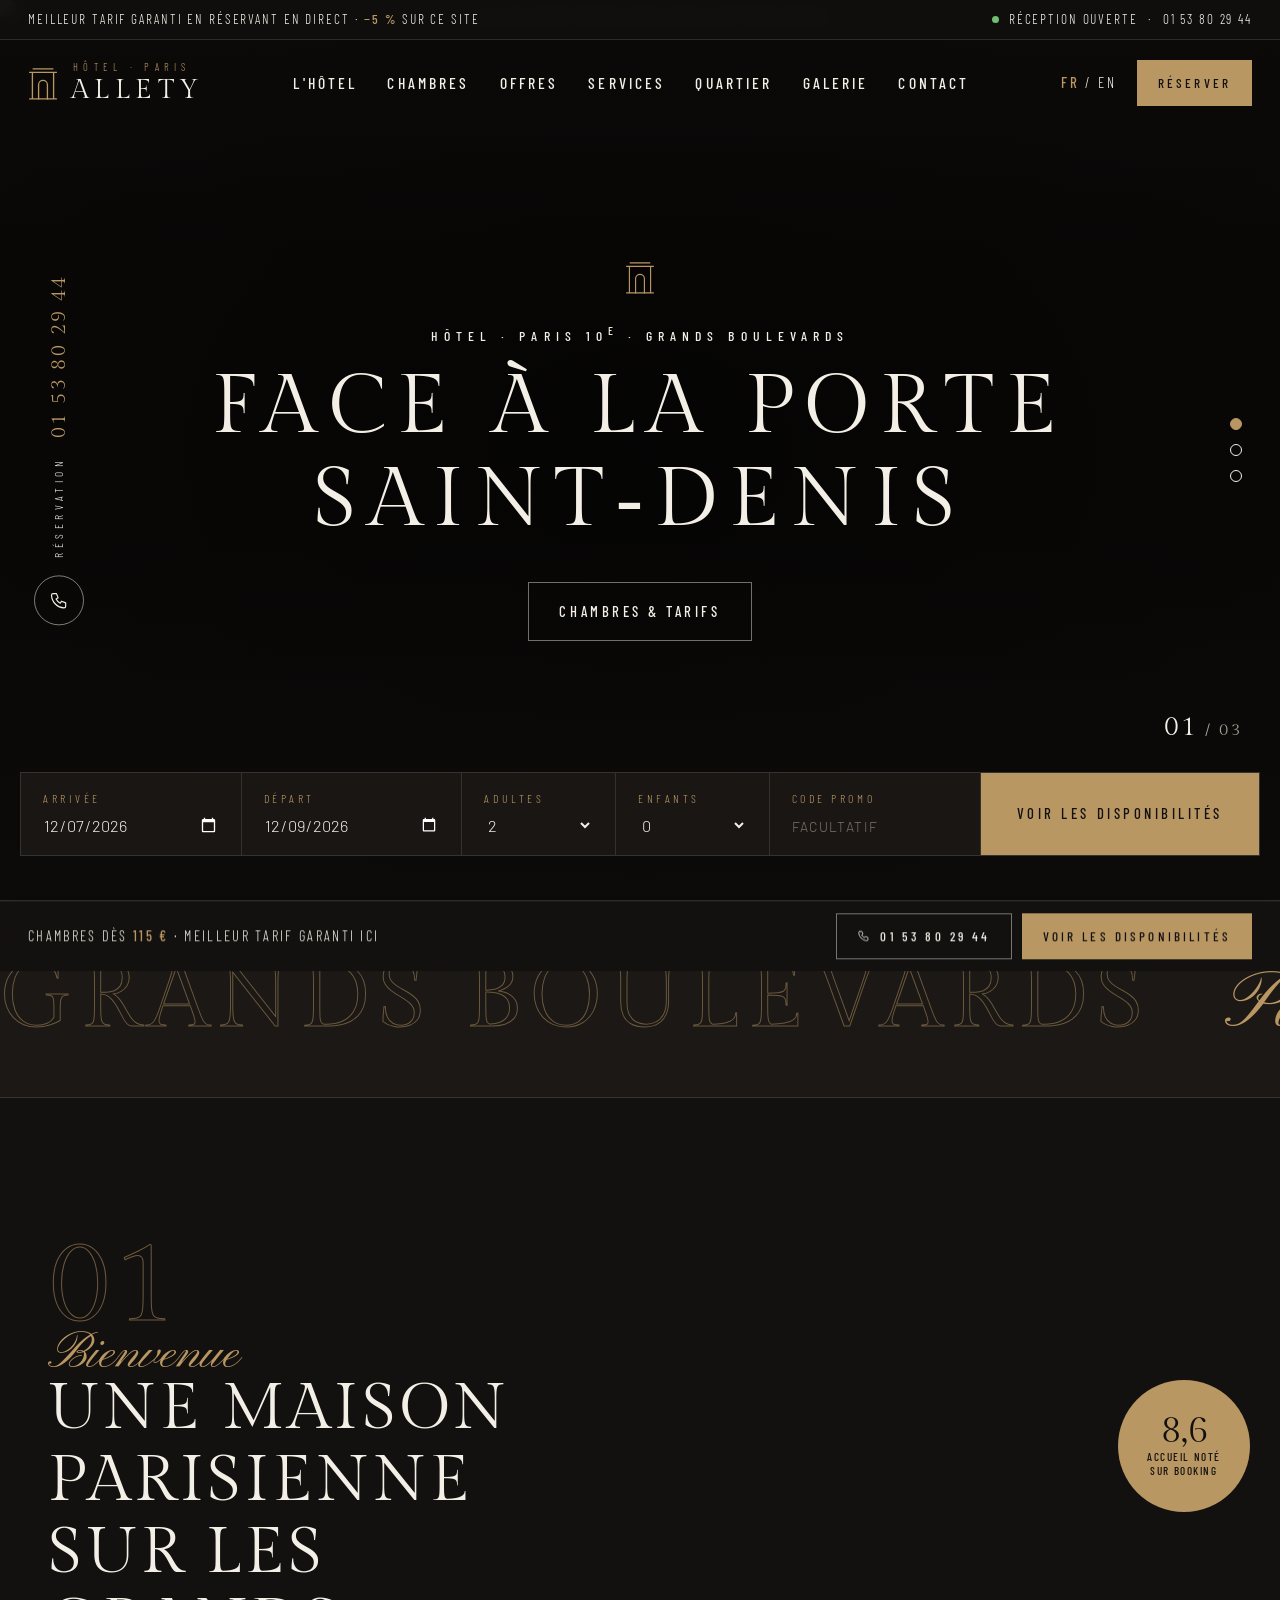
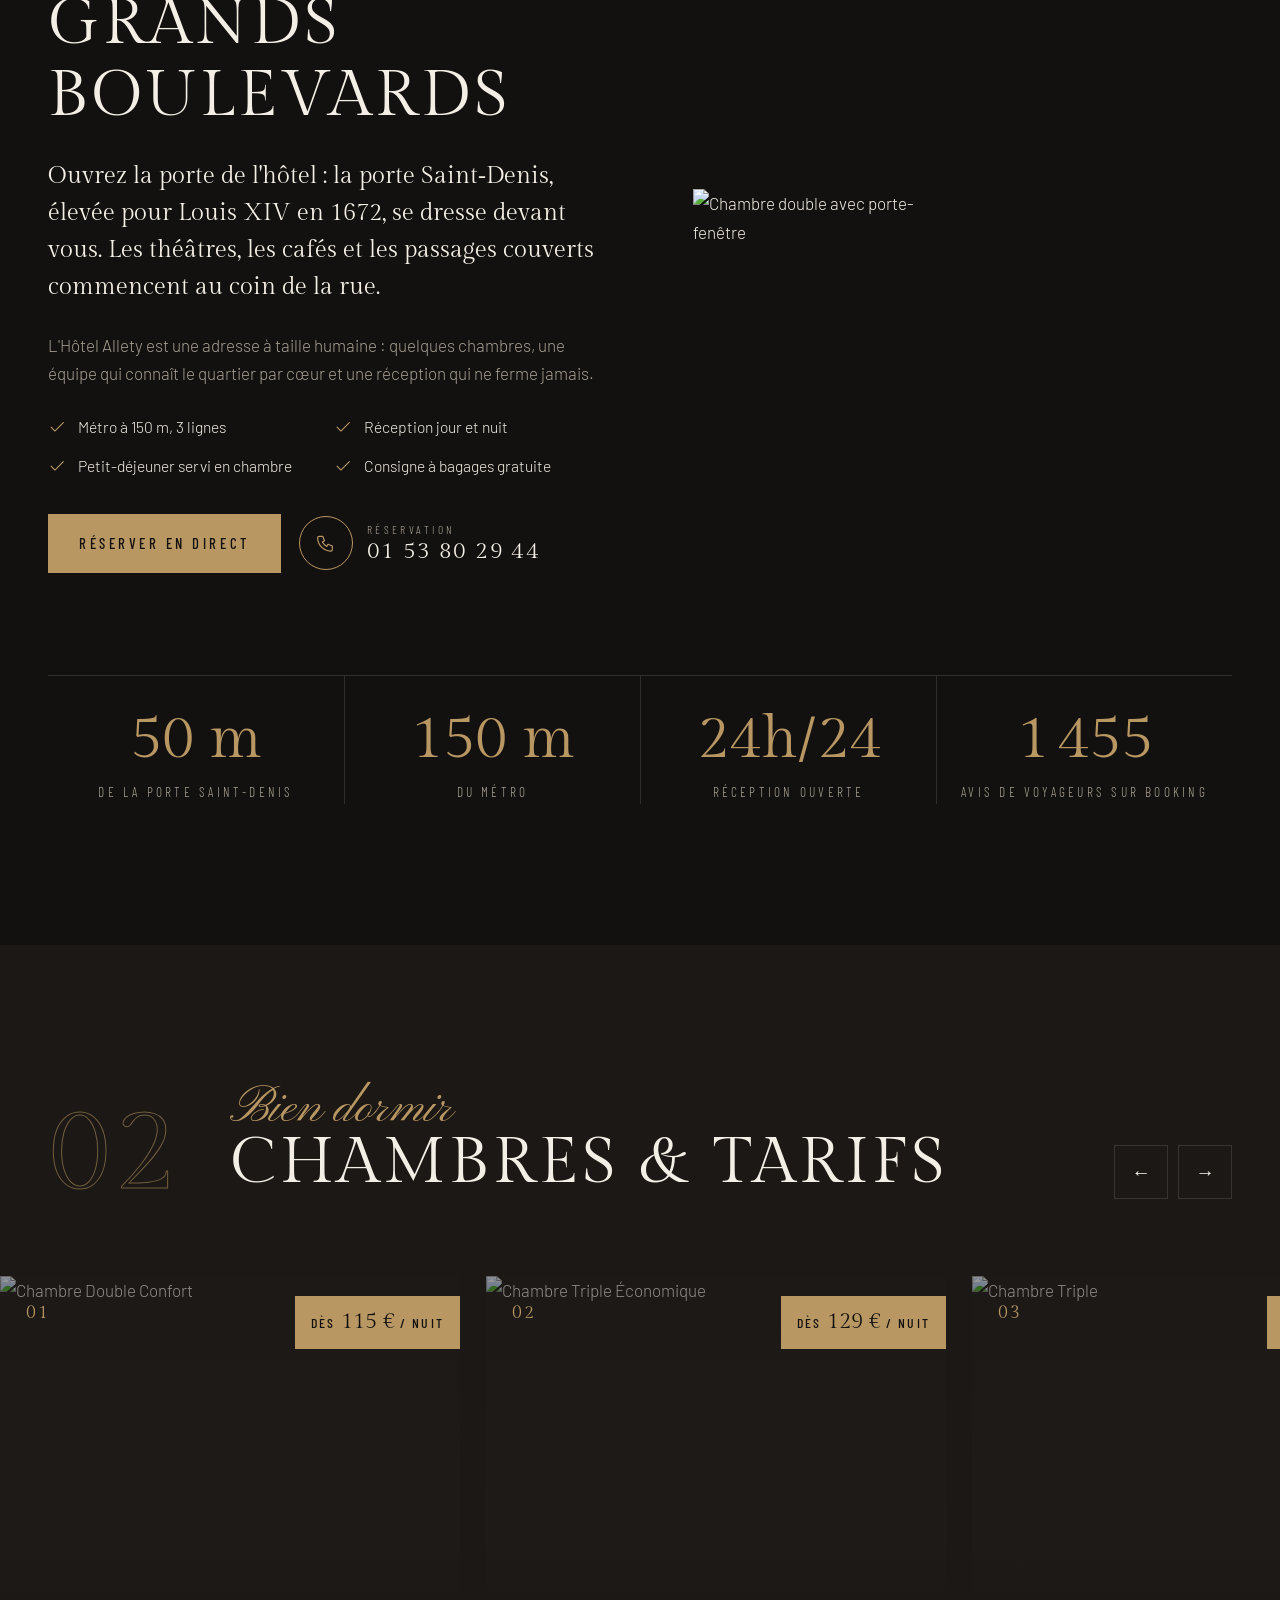
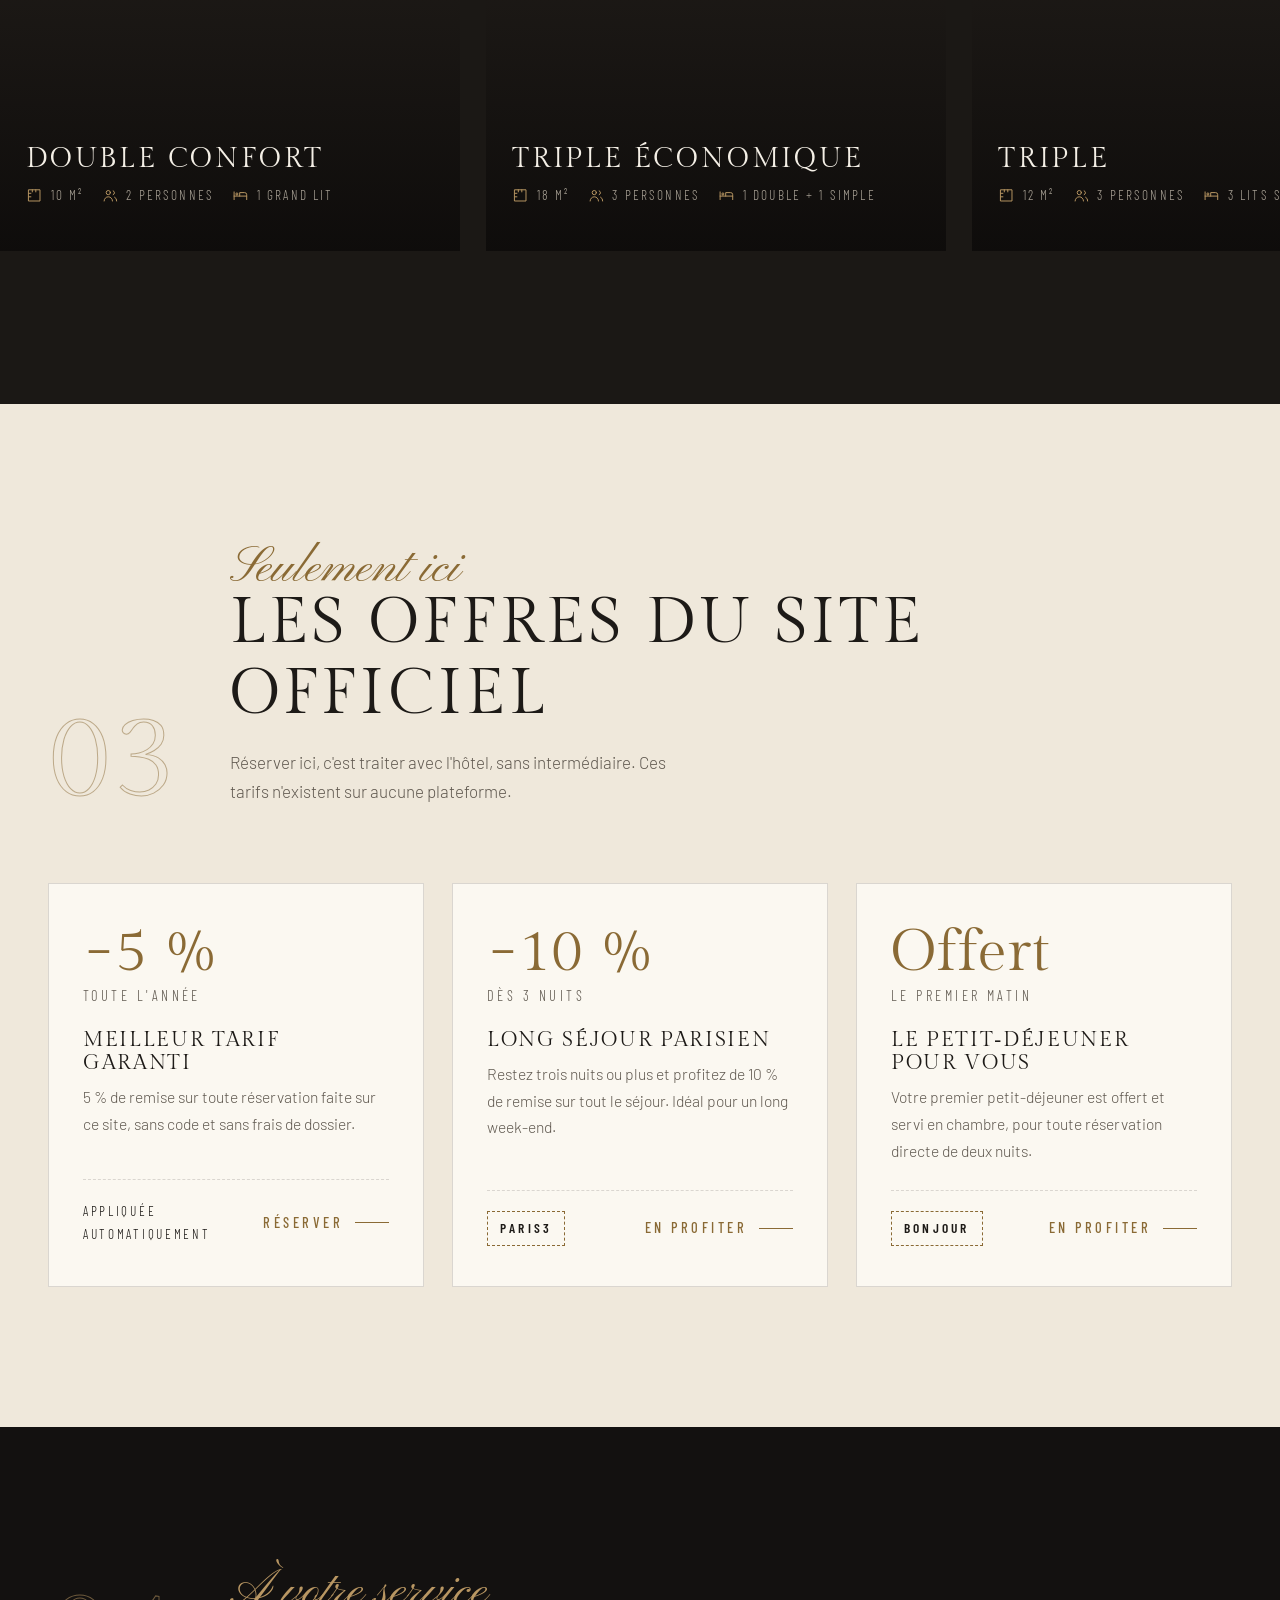
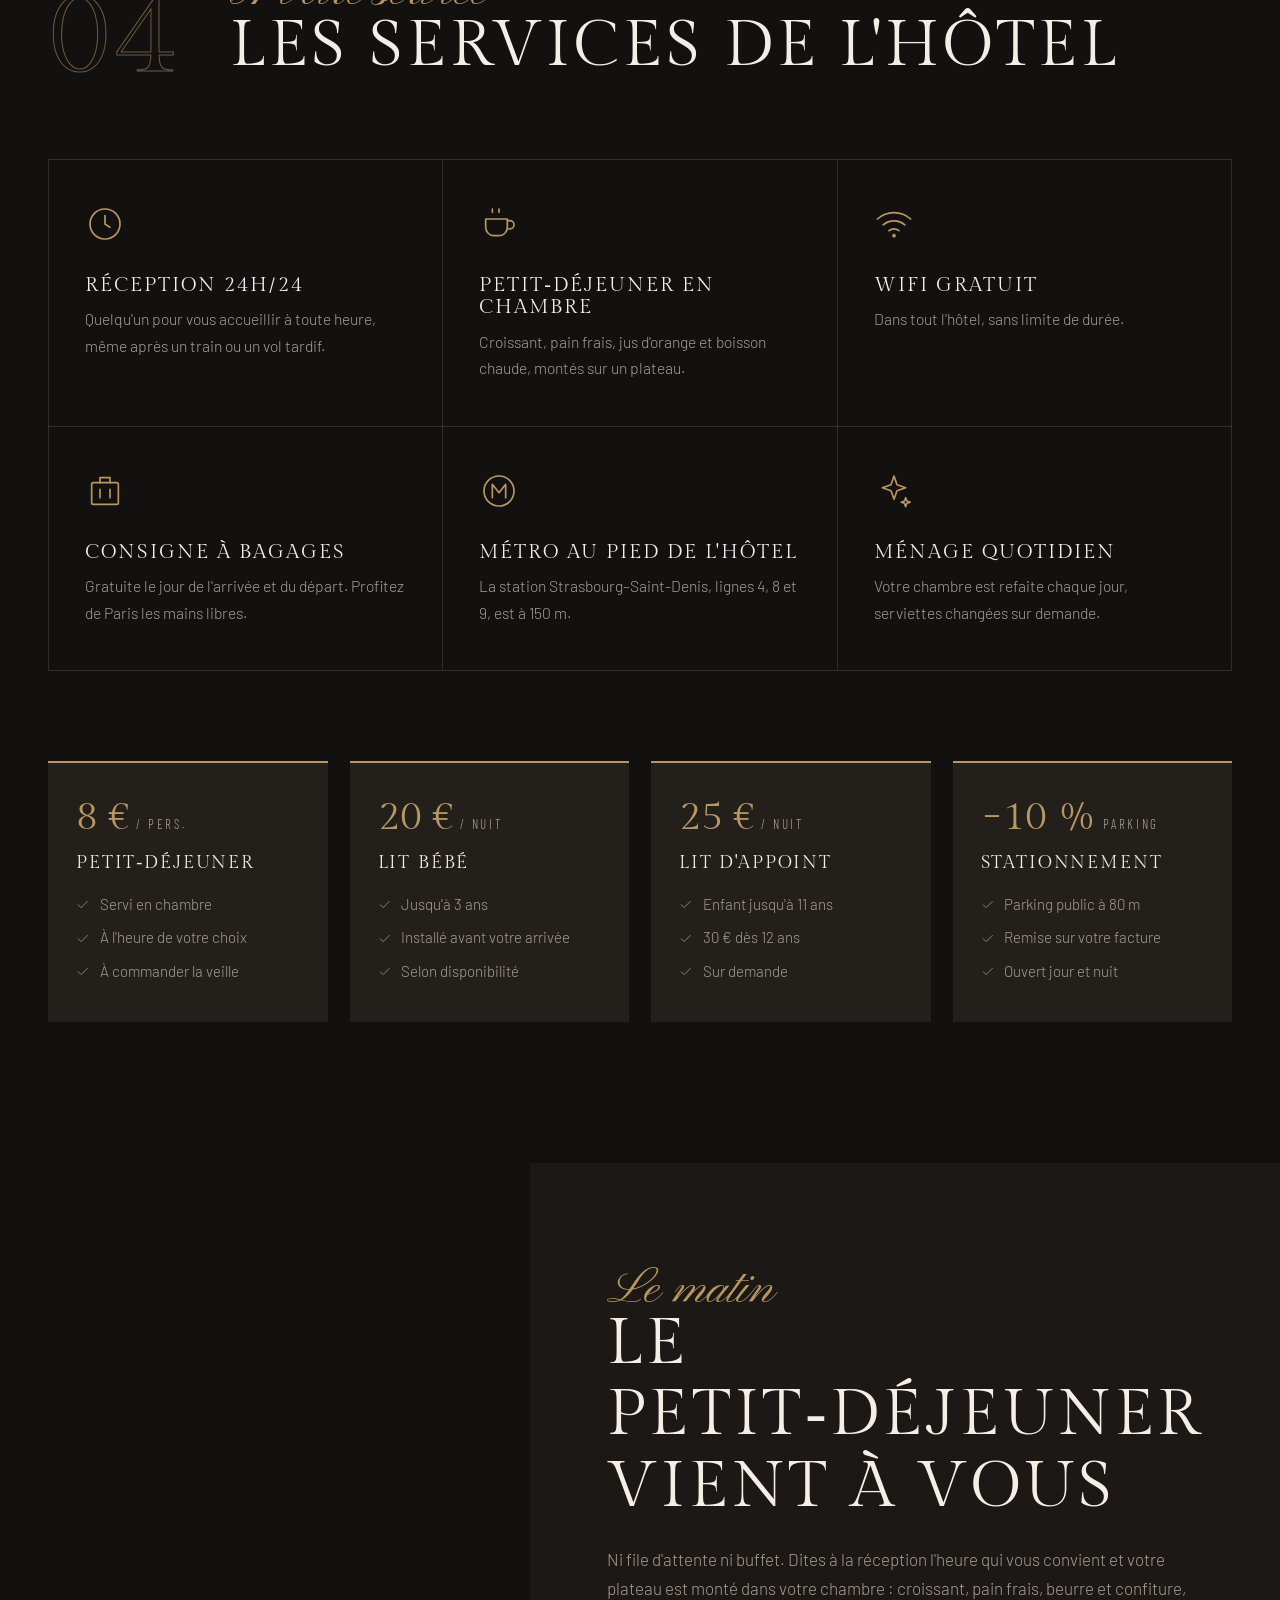
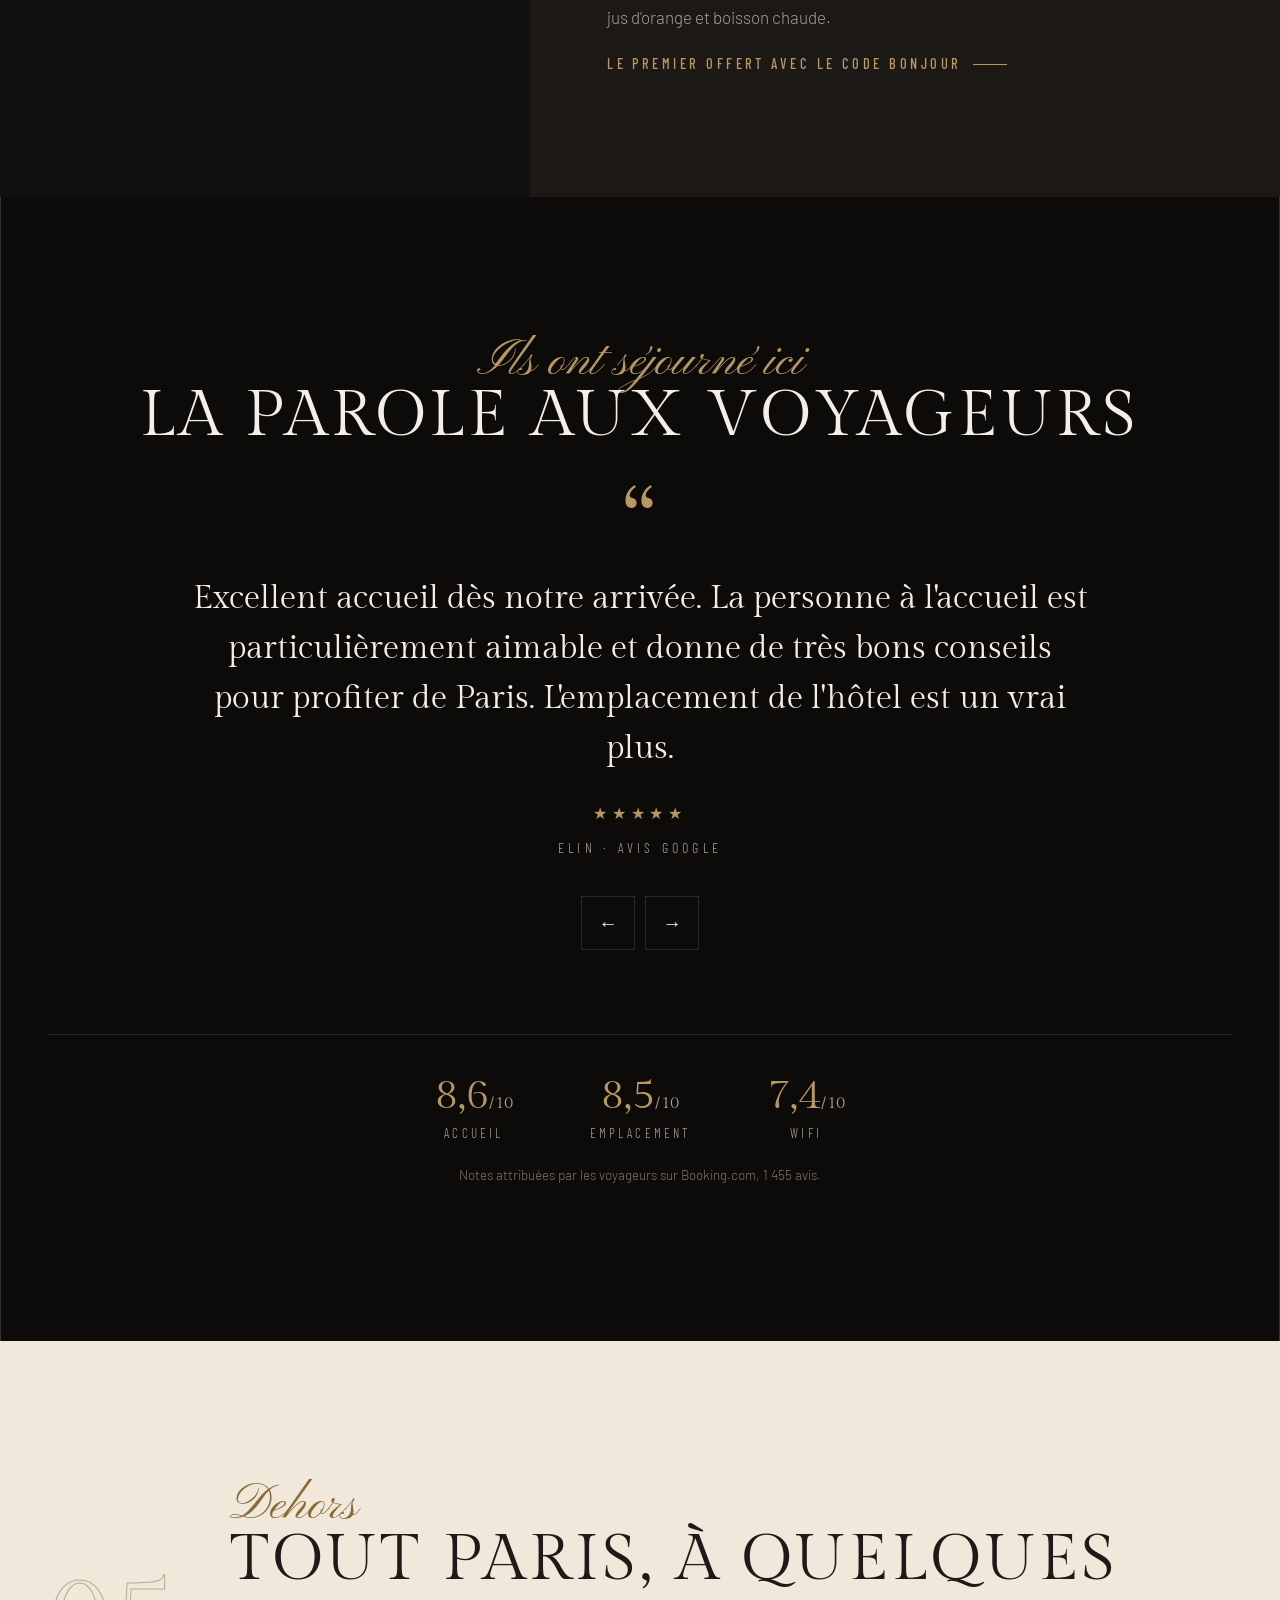
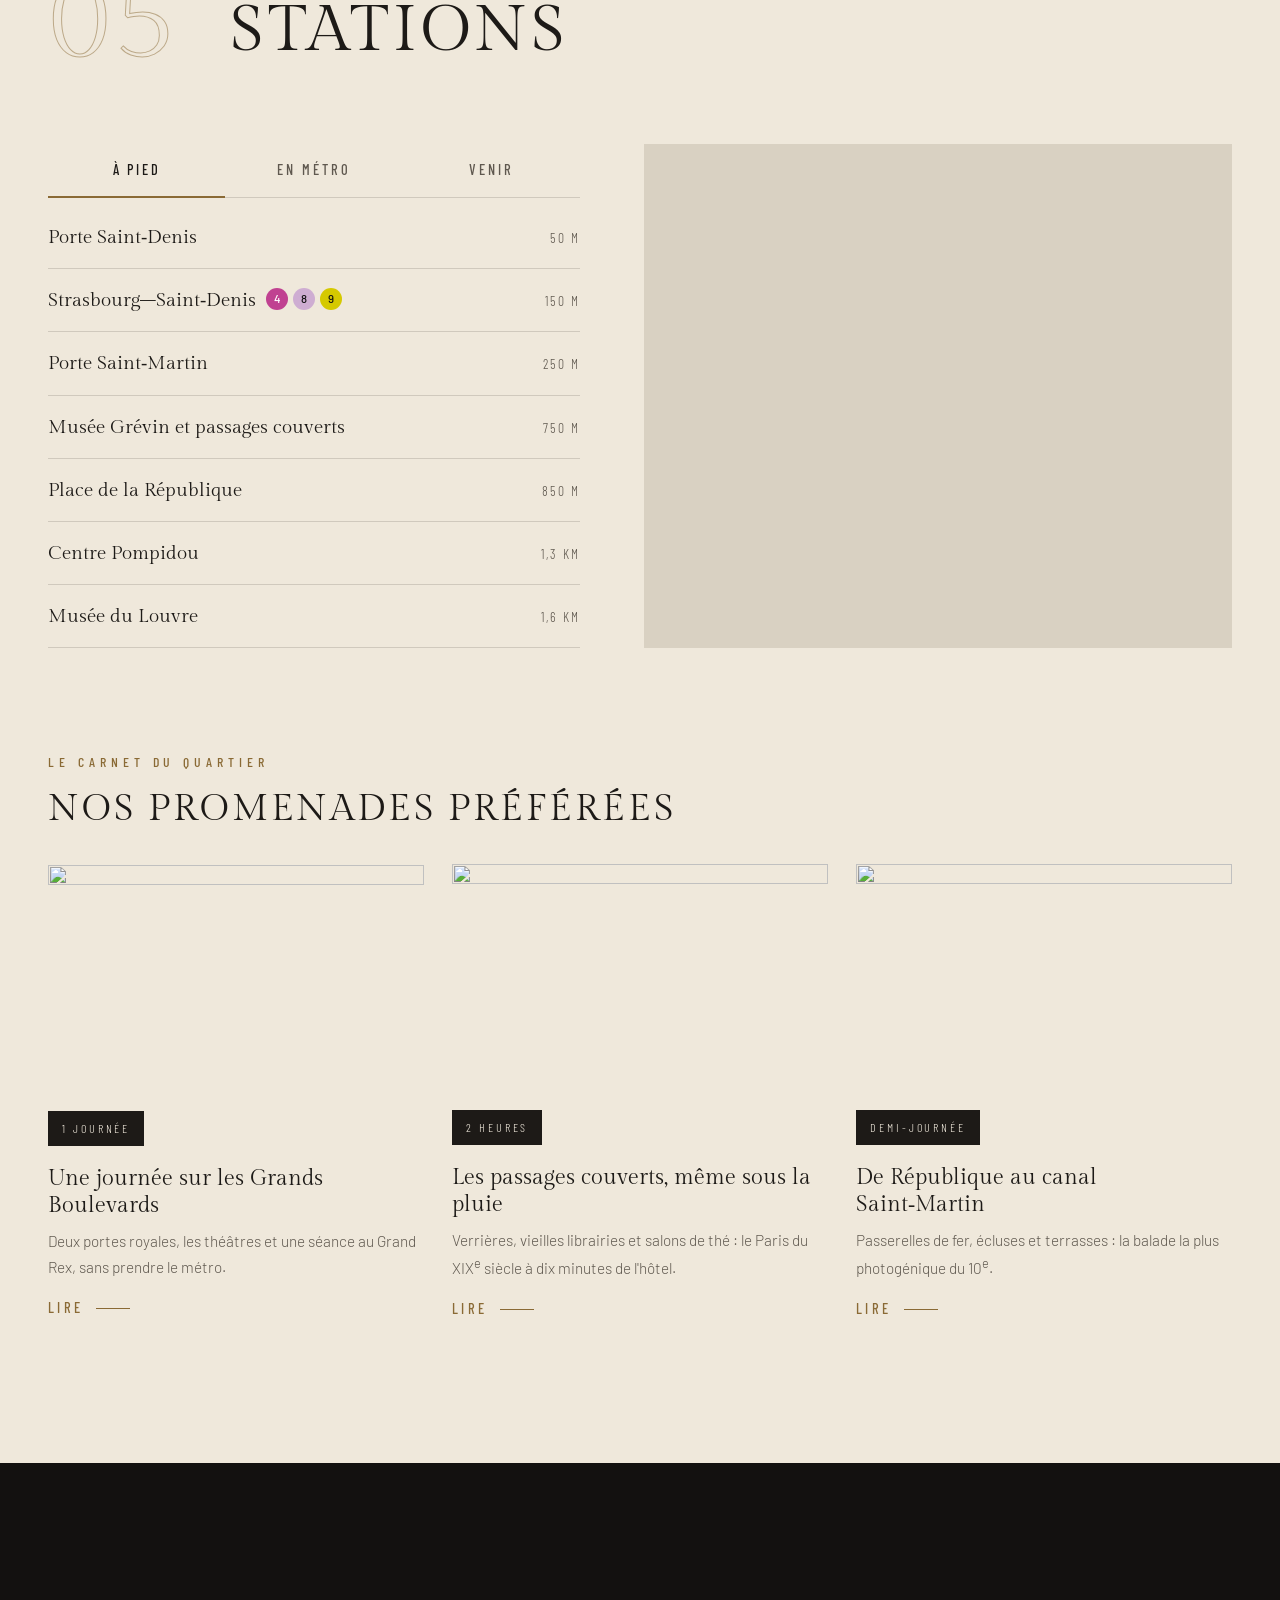
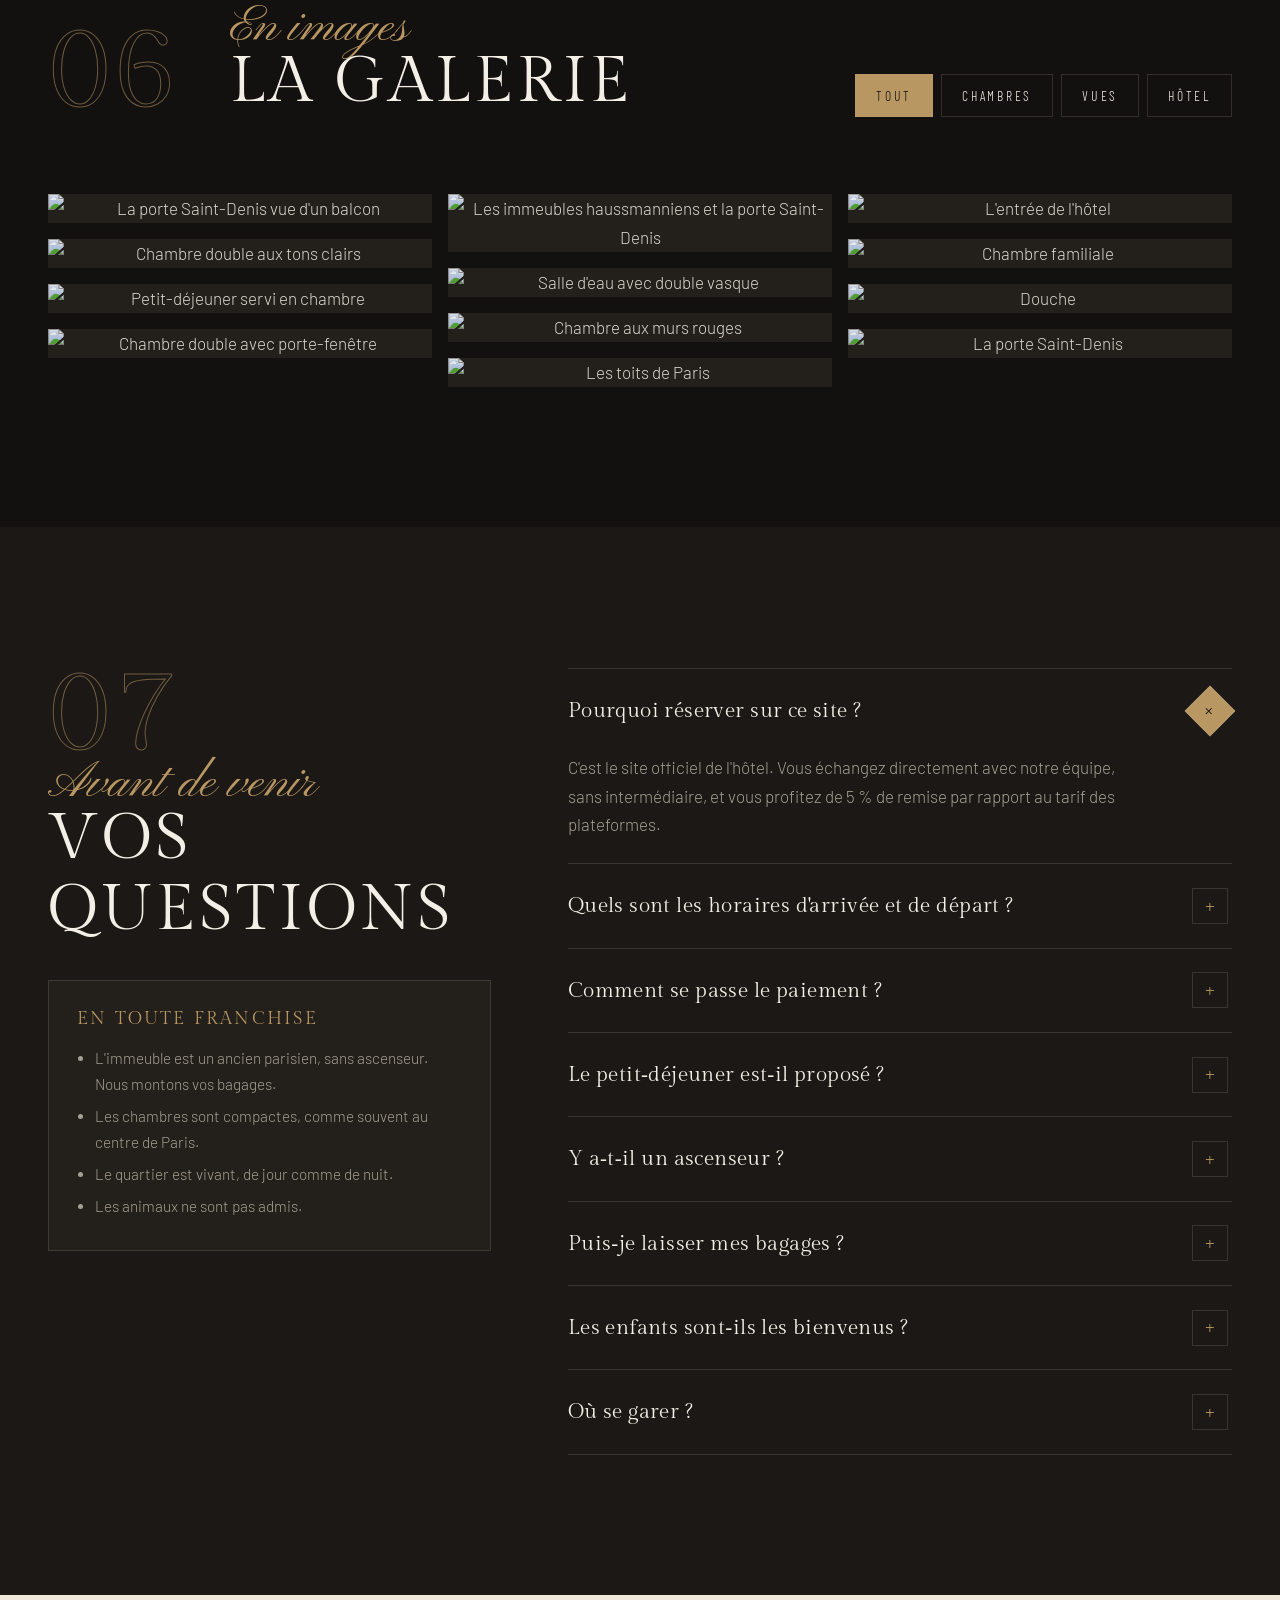
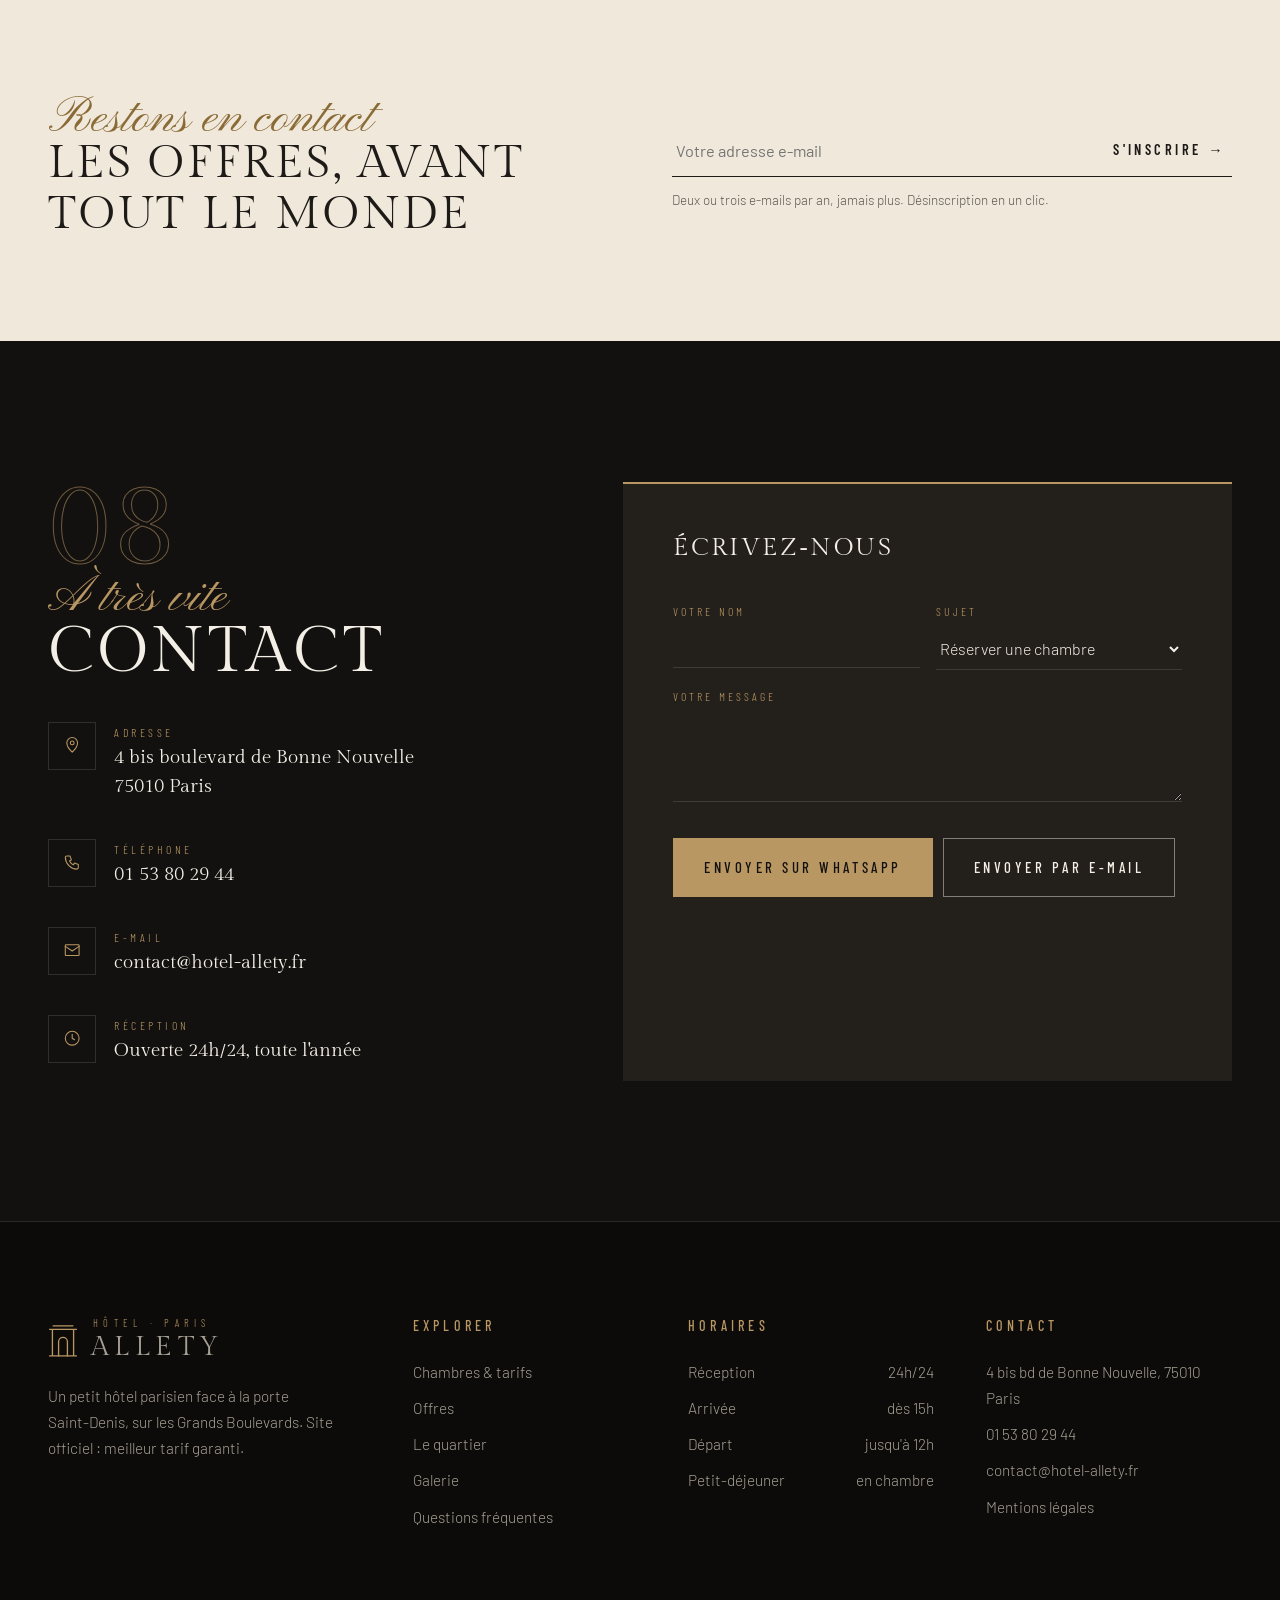
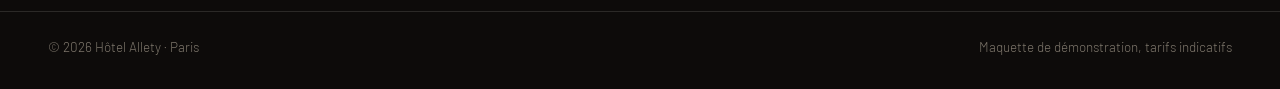
==== v2/index.html @ c83631f5 "Maquette v2 : index.html" ====
<!doctype html>
<html lang="fr">
<head>
<meta charset="utf-8">
<meta name="viewport" content="width=device-width, initial-scale=1, viewport-fit=cover">
<title>Hôtel Allety Paris | Site officiel, face à la porte Saint-Denis</title>
<meta name="description" content="Hôtel Allety, Paris 10e : face à la porte Saint-Denis, à 150 m du métro. Réception 24h/24. Réservez en direct au meilleur tarif garanti.">
<meta name="robots" content="noindex, nofollow">
<meta property="og:type" content="website">
<meta property="og:title" content="Hôtel Allety Paris | Site officiel">
<meta property="og:description" content="Votre adresse parisienne face à la porte Saint-Denis. Réservation directe, meilleur tarif garanti.">
<meta name="theme-color" content="#131110">
<link rel="icon" href="data:image/svg+xml,%3Csvg xmlns='http://www.w3.org/2000/svg' viewBox='0 0 64 64'%3E%3Crect width='64' height='64' fill='%23131110'/%3E%3Cg fill='none' stroke='%23b99763' stroke-width='3' stroke-linecap='square'%3E%3Cpath d='M14 52V18h36v34M10 18h44M16 12h32M10 52h44'/%3E%3Cpath d='M25 52V34a7 7 0 0 1 14 0v18'/%3E%3C/g%3E%3C/svg%3E">
<link rel="preconnect" href="https://fonts.googleapis.com">
<link rel="preconnect" href="https://fonts.gstatic.com" crossorigin>
<link href="https://fonts.googleapis.com/css2?family=Barlow+Condensed:wght@400;500;600&family=Barlow:wght@300;400;500&family=Gilda+Display&family=Pinyon+Script&display=swap" rel="stylesheet">
<script type="application/ld+json">
{"@context":"https://schema.org","@type":"Hotel","name":"Hôtel Allety","telephone":"+33153802944",
"address":{"@type":"PostalAddress","streetAddress":"4 bis boulevard de Bonne Nouvelle","postalCode":"75010","addressLocality":"Paris","addressCountry":"FR"},
"geo":{"@type":"GeoCoordinates","latitude":48.8700489,"longitude":2.3525853},
"checkinTime":"15:00","checkoutTime":"12:00","petsAllowed":false,"priceRange":"€",
"amenityFeature":[{"@type":"LocationFeatureSpecification","name":"Wifi gratuit","value":true},{"@type":"LocationFeatureSpecification","name":"Réception 24h/24","value":true},{"@type":"LocationFeatureSpecification","name":"Petit-déjeuner","value":true}]}
</script>
<style>
:root{
  --noir:#131110; --brun:#1b1815; --carte:#231f1b; --trait:rgba(244,239,230,.13);
  --or:#b99763; --or-clair:#d3b684; --creme:#f4efe6; --gris:#a69f93;
  --sable:#efe8db; --encre:#1d1a17; --encre-doux:#5f584f; --trait-clair:rgba(29,26,23,.15);
  --titre:"Gilda Display","Cormorant Garamond",Georgia,serif;
  --cond:"Barlow Condensed","Arial Narrow",sans-serif;
  --texte:"Barlow","Segoe UI",sans-serif;
  --script:"Pinyon Script","Snell Roundhand",cursive;
  --large:1240px;
}
*{box-sizing:border-box}
[hidden]{display:none!important}
html{scroll-behavior:smooth;-webkit-text-size-adjust:100%}
body{margin:0;background:var(--noir);color:var(--creme);font-family:var(--texte);font-weight:300;font-size:17px;line-height:1.7;-webkit-font-smoothing:antialiased;overflow-x:hidden}
body.fige{overflow:hidden}
img{display:block;max-width:100%}
a{color:inherit}
button{font:inherit;color:inherit}
h1,h2,h3,h4{font-family:var(--titre);font-weight:400;margin:0;line-height:1.12}
h2{font-size:clamp(2.1rem,5vw,4rem);text-transform:uppercase;letter-spacing:.06em}
h3{font-size:1.55rem;letter-spacing:.03em}
p{margin:0 0 1em}
.c{max-width:var(--large);margin:0 auto;padding-inline:28px}
section{padding-block:clamp(84px,11vw,150px);position:relative}
.clair{background:var(--sable);color:var(--encre)}
.clair p{color:var(--encre-doux)}
.brun{background:var(--brun)}
p.doux{color:var(--gris)}
.script{font-family:var(--script);font-size:clamp(2rem,4vw,3.1rem);color:var(--or);line-height:1;display:block;margin-bottom:-.15em;text-transform:none;letter-spacing:0}
.clair .script{color:#8a6a35}
.sur{font-family:var(--cond);font-size:.86rem;letter-spacing:.36em;text-transform:uppercase;color:var(--or);font-weight:500;margin:0 0 14px}
.clair .sur{color:#8a6a35}
.num{font-family:var(--titre);font-size:clamp(3.6rem,9vw,7.5rem);line-height:.8;color:transparent;-webkit-text-stroke:1px rgba(185,151,99,.55);letter-spacing:.02em}
.clair .num{-webkit-text-stroke:1px rgba(138,106,53,.5)}
.tete{display:grid;grid-template-columns:auto 1fr;gap:clamp(20px,4vw,56px);align-items:end;margin-bottom:clamp(44px,6vw,80px)}
.tete .intro{max-width:46ch;margin:18px 0 0}
svg.i{width:1em;height:1em;fill:none;stroke:currentColor;stroke-width:1.4;stroke-linecap:round;stroke-linejoin:round;flex:none}

/* Boutons */
.b{display:inline-flex;align-items:center;justify-content:center;gap:10px;font-family:var(--cond);font-size:.92rem;font-weight:500;letter-spacing:.24em;text-transform:uppercase;text-decoration:none;padding:16px 30px;border:1px solid var(--or);background:var(--or);color:var(--noir);cursor:pointer;transition:background .3s,color .3s,border-color .3s;white-space:nowrap}
.b:hover{background:transparent;color:var(--or)}
.b.vide{background:transparent;color:var(--creme);border-color:rgba(244,239,230,.45)}
.b.vide:hover{background:var(--creme);color:var(--noir);border-color:var(--creme)}
.clair .b.vide{color:var(--encre);border-color:rgba(29,26,23,.4)}
.clair .b.vide:hover{background:var(--encre);color:var(--sable);border-color:var(--encre)}
.b.petit{padding:11px 20px;font-size:.82rem}
.l{font-family:var(--cond);font-size:.9rem;letter-spacing:.24em;text-transform:uppercase;text-decoration:none;font-weight:500;display:inline-flex;align-items:center;gap:12px;background:none;border:0;padding:0;cursor:pointer;color:var(--or)}
.l::after{content:"";width:34px;height:1px;background:currentColor;transition:width .3s}
.l:hover::after{width:58px}
.clair .l{color:#8a6a35}
:focus-visible{outline:2px solid var(--or-clair);outline-offset:3px}

/* Chargement */
.charge{position:fixed;inset:0;z-index:200;background:var(--noir);display:flex;flex-direction:column;align-items:center;justify-content:center;gap:22px;transition:opacity .7s,visibility .7s}
.charge.fini{opacity:0;visibility:hidden}
.charge svg{width:46px;height:54px;color:var(--or)}
.charge span{font-family:var(--cond);letter-spacing:.5em;font-size:.8rem;text-transform:uppercase;color:var(--gris);padding-left:.5em}
.charge i{width:120px;height:1px;background:var(--trait);position:relative;overflow:hidden}
.charge i::after{content:"";position:absolute;inset:0;background:var(--or);transform:translateX(-100%);animation:barre 1.1s ease-in-out infinite}
@keyframes barre{to{transform:translateX(100%)}}
.progres{position:fixed;top:0;left:0;height:2px;background:var(--or);z-index:120;width:0}

/* En-tête */
.haut{position:fixed;inset:0 0 auto 0;z-index:100;transition:transform .4s,background .4s}
.annonce{background:rgba(19,17,16,.72);backdrop-filter:blur(6px);border-bottom:1px solid var(--trait);font-family:var(--cond);font-size:.84rem;letter-spacing:.14em;text-transform:uppercase}
.annonce .c{display:flex;justify-content:space-between;gap:20px;padding-block:8px;max-width:1400px}
.annonce b{color:var(--or);font-weight:500}
.annonce .etat{display:flex;align-items:center;gap:10px;white-space:nowrap}
.annonce .etat a{text-decoration:none}
.point{width:7px;height:7px;border-radius:50%;background:#6fbf73;box-shadow:0 0 0 0 rgba(111,191,115,.6);animation:pouls 2s infinite}
@keyframes pouls{70%{box-shadow:0 0 0 8px rgba(111,191,115,0)}100%{box-shadow:0 0 0 0 rgba(111,191,115,0)}}
.nav .c{display:flex;align-items:center;justify-content:space-between;gap:24px;padding-block:20px;max-width:1400px;transition:padding .4s}
.haut.colle{background:rgba(19,17,16,.94);backdrop-filter:blur(8px);transform:translateY(-37px);box-shadow:0 1px 0 var(--trait)}
.haut.colle .nav .c{padding-block:12px}
.logo{display:flex;align-items:center;gap:13px;text-decoration:none}
.logo svg{width:30px;height:36px;color:var(--or)}
.logo span{display:block;line-height:1}
.logo .p{font-family:var(--cond);font-size:.66rem;letter-spacing:.5em;color:var(--or);margin-bottom:5px;padding-left:2px}
.logo .n{font-family:var(--titre);font-size:1.7rem;letter-spacing:.2em;text-transform:uppercase}
.liens{display:flex;gap:30px;font-family:var(--cond);font-size:.98rem;letter-spacing:.2em;text-transform:uppercase;font-weight:500}
.liens a{text-decoration:none;padding:6px 0;position:relative}
.liens a::after{content:"";position:absolute;left:0;right:100%;bottom:0;height:1px;background:var(--or);transition:right .3s}
.liens a:hover::after{right:0}
.outils{display:flex;align-items:center;gap:18px}
.lg{background:none;border:0;font-family:var(--cond);letter-spacing:.18em;font-size:.92rem;cursor:pointer;padding:6px 2px}
.lg b{color:var(--or);font-weight:500}
.burger{background:none;border:1px solid var(--trait);width:46px;height:46px;cursor:pointer;display:none;flex-direction:column;justify-content:center;gap:6px;padding:0 12px}
.burger i{height:1px;background:var(--creme);display:block}
.burger i:last-child{width:60%}

/* Menu plein écran */
.voile{position:fixed;inset:0;z-index:150;background:var(--noir);display:grid;grid-template-columns:1.1fr .9fr;opacity:0;visibility:hidden;transition:opacity .45s,visibility .45s}
.voile.ouvert{opacity:1;visibility:visible}
.voile .gauche{padding:clamp(80px,10vh,120px) clamp(28px,7vw,110px) 40px;display:flex;flex-direction:column;justify-content:center;overflow:auto}
.voile nav a{display:flex;align-items:baseline;gap:20px;font-family:var(--titre);font-size:clamp(1.9rem,4.6vw,3.6rem);text-transform:uppercase;letter-spacing:.08em;text-decoration:none;padding:.16em 0;transition:color .3s,padding .3s}
.voile nav a small{font-family:var(--cond);font-size:.82rem;letter-spacing:.3em;color:var(--or)}
.voile nav a:hover{color:var(--or);padding-left:14px}
.voile .bas{margin-top:38px;padding-top:26px;border-top:1px solid var(--trait);display:flex;flex-wrap:wrap;gap:12px 40px;font-family:var(--cond);letter-spacing:.14em;text-transform:uppercase;font-size:.92rem;color:var(--gris)}
.voile .bas a{text-decoration:none;color:var(--creme)}
.voile .droite{position:relative;overflow:hidden}
.voile .droite img{width:100%;height:100%;object-fit:cover;filter:brightness(.7)}
.fermer{position:absolute;top:22px;right:26px;z-index:3;width:48px;height:48px;border:1px solid var(--trait);background:rgba(19,17,16,.5);cursor:pointer;font-size:1.3rem;display:grid;place-items:center}
.fermer:hover{border-color:var(--or);color:var(--or)}

/* Accueil */
.heros{position:relative;height:100svh;min-height:680px;overflow:hidden;background:#000;padding:0}
.diapo{position:absolute;inset:0;opacity:0;transition:opacity 1.6s ease;display:flex;align-items:center;justify-content:center;text-align:center}
.diapo.actif{opacity:1;z-index:2}
.diapo img{position:absolute;inset:0;width:100%;height:100%;object-fit:cover;transform:scale(1.14);transition:transform 9s linear}
.diapo.actif img{transform:scale(1)}
.diapo::after{content:"";position:absolute;inset:0;background:radial-gradient(ellipse at center,rgba(13,11,10,.42) 0%,rgba(13,11,10,.72) 100%),linear-gradient(180deg,rgba(13,11,10,.7) 0%,rgba(13,11,10,0) 28%,rgba(13,11,10,0) 60%,rgba(13,11,10,.85) 100%)}
.diapo .txt{position:relative;z-index:2;padding:0 24px;max-width:1100px;transform:translateY(26px);opacity:0;transition:transform 1.1s .5s cubic-bezier(.2,.7,.2,1),opacity 1.1s .5s}
.diapo.actif .txt{transform:none;opacity:1}
.diapo .arc{width:30px;height:36px;color:var(--or);margin:0 auto 18px}
.diapo h1,.diapo .h1{font-family:var(--titre);font-size:clamp(2.3rem,6.4vw,5.6rem);text-transform:uppercase;letter-spacing:.14em;line-height:1.14;margin:6px 0 34px}
.diapo .sur{color:var(--creme);letter-spacing:.44em}
.tel-v{position:absolute;left:34px;top:50%;z-index:5;transform:translateY(-50%);display:flex;flex-direction:column;align-items:center;gap:18px;text-decoration:none}
.tel-v span{writing-mode:vertical-rl;transform:rotate(180deg);font-family:var(--titre);font-size:1.25rem;letter-spacing:.12em;color:var(--or)}
.tel-v small{writing-mode:vertical-rl;transform:rotate(180deg);font-family:var(--cond);letter-spacing:.4em;font-size:.72rem;text-transform:uppercase}
.tel-v i{width:50px;height:50px;border:1px solid rgba(244,239,230,.5);border-radius:50%;display:grid;place-items:center;font-size:1.25rem;transition:background .3s,color .3s}
.tel-v:hover i{background:var(--or);color:var(--noir);border-color:var(--or)}
.pts{position:absolute;right:38px;top:50%;z-index:5;transform:translateY(-50%);display:flex;flex-direction:column;gap:14px}
.pts button{width:12px;height:12px;border-radius:50%;border:1px solid var(--creme);background:transparent;padding:0;cursor:pointer;transition:background .3s,border-color .3s}
.pts button.actif{background:var(--or);border-color:var(--or)}
.compte{position:absolute;right:38px;bottom:150px;z-index:5;font-family:var(--titre);font-size:1.05rem;letter-spacing:.14em;color:var(--gris)}
.compte b{color:var(--creme);font-weight:400;font-size:1.7rem}

/* Barre de réservation */
.resa{position:absolute;left:0;right:0;bottom:44px;z-index:6}
.resa form{max-width:var(--large);margin:0 auto;display:grid;grid-template-columns:1.15fr 1.15fr .8fr .8fr 1.1fr auto;background:rgba(27,24,21,.94);backdrop-filter:blur(8px);border:1px solid var(--trait)}
.ch{padding:15px 22px;border-right:1px solid var(--trait);min-width:0}
.ch label{display:block;font-family:var(--cond);font-size:.74rem;letter-spacing:.3em;text-transform:uppercase;color:var(--or);margin-bottom:3px}
.ch input,.ch select{width:100%;min-width:0;background:transparent;border:0;color:var(--creme);font-family:var(--texte);font-size:1.02rem;font-weight:300;padding:3px 0;color-scheme:dark;border-radius:0}
.ch input::placeholder{color:#7d766b;text-transform:uppercase;letter-spacing:.1em;font-size:.86rem}
.ch select option{background:var(--brun)}
.resa .b{height:100%;padding-inline:36px;border:0}
.resa .b:hover{background:var(--or-clair);color:var(--noir)}
.collante{position:fixed;left:0;right:0;bottom:0;z-index:90;background:rgba(19,17,16,.96);backdrop-filter:blur(8px);border-top:1px solid var(--trait);transform:translateY(100%);transition:transform .45s}
.collante.vue{transform:none}
.collante .c{display:flex;align-items:center;justify-content:space-between;gap:20px;padding-block:12px;max-width:1400px}
.collante p{margin:0;font-family:var(--cond);letter-spacing:.16em;text-transform:uppercase;font-size:.9rem}
.collante p b{color:var(--or);font-weight:500}
.collante .act{display:flex;gap:10px}

/* Bandeau défilant */
.defile{padding:0;border-block:1px solid var(--trait);overflow:hidden;background:var(--brun)}
.defile div{display:flex;width:max-content;animation:defile 46s linear infinite}
.defile span{font-family:var(--titre);font-size:clamp(2.6rem,7vw,5.6rem);text-transform:uppercase;letter-spacing:.1em;padding:22px 0;white-space:nowrap;color:transparent;-webkit-text-stroke:1px rgba(185,151,99,.5)}
.defile span b{font-weight:400;color:var(--or);-webkit-text-stroke:0;font-family:var(--script);text-transform:none;letter-spacing:0;font-size:.9em;padding:0 .5em}
@keyframes defile{to{transform:translateX(-50%)}}

/* L'hôtel */
.hotel .g{display:grid;grid-template-columns:1fr 1fr;gap:clamp(40px,7vw,120px);align-items:center}
.hotel h2{margin-bottom:26px}
.hotel .grand{font-family:var(--titre);font-size:clamp(1.2rem,1.9vw,1.5rem);line-height:1.55;color:var(--creme)}
.atouts{list-style:none;margin:26px 0 34px;padding:0;display:grid;grid-template-columns:1fr 1fr;gap:12px 24px}
.atouts li{display:flex;align-items:center;gap:12px;font-size:.98rem}
.atouts svg{color:var(--or);font-size:1.15rem}
.appel{display:flex;align-items:center;gap:18px;flex-wrap:wrap}
.appel a.t{display:flex;align-items:center;gap:14px;text-decoration:none}
.appel a.t i{width:54px;height:54px;border:1px solid var(--or);border-radius:50%;display:grid;place-items:center;color:var(--or);font-size:1.3rem}
.appel a.t small{display:block;font-family:var(--cond);letter-spacing:.3em;text-transform:uppercase;font-size:.72rem;color:var(--gris);line-height:1.4}
.appel a.t b{font-family:var(--titre);font-weight:400;font-size:1.45rem;letter-spacing:.06em;line-height:1.2}
.duo{position:relative;padding:0 0 70px 60px}
.duo .a{width:100%;aspect-ratio:3/4;object-fit:cover}
.duo .bb{position:absolute;left:0;bottom:0;width:52%;aspect-ratio:1;object-fit:cover;border:8px solid var(--noir)}
.duo .badge{position:absolute;right:-18px;top:34px;width:132px;height:132px;border-radius:50%;background:var(--or);color:var(--noir);display:flex;flex-direction:column;align-items:center;justify-content:center;text-align:center;font-family:var(--cond);text-transform:uppercase;letter-spacing:.14em;font-size:.7rem;line-height:1.3;font-weight:500}
.duo .badge b{font-family:var(--titre);font-size:2.3rem;font-weight:400;letter-spacing:0;line-height:1}
.chiffres{display:grid;grid-template-columns:repeat(4,1fr);margin-top:clamp(60px,8vw,110px);border-top:1px solid var(--trait)}
.chiffres div{padding:34px 20px 0;text-align:center}
.chiffres div+div{border-left:1px solid var(--trait)}
.chiffres b{display:block;font-family:var(--titre);font-weight:400;font-size:clamp(2.4rem,4.6vw,3.9rem);line-height:1;color:var(--or)}
.chiffres div>span{display:block;margin-top:12px;font-family:var(--cond);letter-spacing:.24em;text-transform:uppercase;font-size:.84rem;color:var(--gris)}

/* Chambres */
.chambres{overflow:hidden}
.chambres .tete,.tete.trois{grid-template-columns:auto 1fr auto}
.fleches{display:flex;gap:10px}
.fleches button{width:54px;height:54px;border:1px solid var(--trait);background:transparent;cursor:pointer;font-size:1.2rem;display:grid;place-items:center;transition:background .3s,color .3s,border-color .3s}
.fleches button:hover{background:var(--or);color:var(--noir);border-color:var(--or)}
.rail{display:flex;gap:26px;overflow-x:auto;scroll-snap-type:x mandatory;padding:0 max(28px,calc((100vw - var(--large))/2 + 28px)) 12px;scrollbar-width:none}
.rail::-webkit-scrollbar{display:none}
.piece{flex:0 0 min(460px,82vw);scroll-snap-align:start;position:relative;overflow:hidden;background:var(--carte);cursor:pointer}
.piece img{width:100%;aspect-ratio:4/5;object-fit:cover;transition:transform 1.4s cubic-bezier(.2,.7,.2,1),filter .6s;filter:brightness(.82) saturate(1.05)}
.piece:hover img{transform:scale(1.07);filter:brightness(.6)}
.piece::after{content:"";position:absolute;inset:0;background:linear-gradient(0deg,rgba(13,11,10,.94) 0%,rgba(13,11,10,.2) 55%,rgba(13,11,10,.3) 100%);pointer-events:none}
.piece .no{position:absolute;top:22px;left:26px;z-index:2;font-family:var(--titre);font-size:1.1rem;letter-spacing:.14em;color:var(--or)}
.piece .prix{position:absolute;top:20px;right:0;z-index:2;background:var(--or);color:var(--noir);font-family:var(--cond);letter-spacing:.16em;text-transform:uppercase;font-size:.86rem;font-weight:500;padding:8px 16px}
.piece .prix b{font-family:var(--titre);font-size:1.35rem;font-weight:400;letter-spacing:0}
.piece .bas{position:absolute;left:0;right:0;bottom:0;z-index:2;padding:26px}
.piece h3{font-size:1.75rem;text-transform:uppercase;letter-spacing:.1em}
.piece .meta{display:flex;flex-wrap:wrap;gap:6px 18px;font-family:var(--cond);letter-spacing:.16em;text-transform:uppercase;font-size:.84rem;color:var(--gris);margin:10px 0 18px}
.piece .meta span{display:flex;align-items:center;gap:8px}
.piece .meta svg{color:var(--or);font-size:1.05rem}
.piece .btns{display:flex;gap:10px;max-height:0;opacity:0;transition:max-height .5s,opacity .5s}
.piece:hover .btns,.piece:focus-within .btns{max-height:70px;opacity:1}

/* Offres */
.offres .grille{display:grid;grid-template-columns:repeat(3,1fr);gap:28px}
.offre{background:#fbf8f1;border:1px solid var(--trait-clair);padding:40px 34px;display:flex;flex-direction:column;position:relative;transition:transform .4s,box-shadow .4s}
.offre:hover{transform:translateY(-6px);box-shadow:0 30px 60px -34px rgba(29,26,23,.5)}
.offre .pc{font-family:var(--titre);font-size:3.6rem;line-height:1;color:#8a6a35}
.offre .pc small{font-family:var(--cond);font-size:.9rem;letter-spacing:.24em;text-transform:uppercase;display:block;margin-top:8px;color:var(--encre-doux)}
.offre h3{margin:24px 0 10px;text-transform:uppercase;letter-spacing:.08em;font-size:1.3rem}
.offre p{font-size:.98rem;flex:1}
.offre .code{display:flex;align-items:center;justify-content:space-between;gap:12px;border-top:1px dashed var(--trait-clair);padding-top:20px;margin-top:10px;font-family:var(--cond);letter-spacing:.2em;text-transform:uppercase;font-size:.84rem}
.offre .code b{font-weight:600;color:var(--encre);border:1px dashed #8a6a35;padding:5px 12px;letter-spacing:.24em}

/* Services */
.services .grille{display:grid;grid-template-columns:repeat(3,1fr);border-top:1px solid var(--trait);border-left:1px solid var(--trait)}
.service{padding:44px 36px;border-right:1px solid var(--trait);border-bottom:1px solid var(--trait);transition:background .4s}
.service:hover{background:var(--carte)}
.service svg{font-size:2.5rem;color:var(--or);stroke-width:1;margin-bottom:22px}
.service h3{font-size:1.25rem;text-transform:uppercase;letter-spacing:.1em;margin-bottom:10px}
.service p{margin:0;color:var(--gris);font-size:.98rem}
.extras{display:grid;grid-template-columns:repeat(4,1fr);gap:22px;margin-top:clamp(56px,7vw,90px)}
.extra{background:var(--carte);padding:34px 28px;border-top:2px solid var(--or)}
.extra .p{font-family:var(--titre);font-size:2.5rem;line-height:1;color:var(--or)}
.extra .p small{font-family:var(--cond);font-size:.82rem;letter-spacing:.2em;text-transform:uppercase;color:var(--gris);margin-left:6px}
.extra h3{font-size:1.15rem;text-transform:uppercase;letter-spacing:.1em;margin:16px 0 14px}
.extra ul{margin:0;padding:0;list-style:none;color:var(--gris);font-size:.94rem}
.extra li{display:flex;gap:10px;align-items:baseline;padding:4px 0}
.extra li svg{color:var(--or);font-size:.85rem;transform:translateY(2px)}

/* Matin */
.matin{padding:0}
.matin .g{display:grid;grid-template-columns:1fr 1fr;min-height:620px}
.matin .img{position:relative;overflow:hidden}
.matin .img img{position:absolute;inset:-14% 0;width:100%;height:128%;object-fit:cover}
.matin .t{padding:clamp(60px,8vw,120px) clamp(28px,6vw,100px);display:flex;flex-direction:column;justify-content:center;background:var(--brun)}
.matin h2{margin-bottom:22px}

/* Avis */
.avis{background:#0d0b0a;text-align:center;overflow:hidden}
.avis .fond{position:absolute;inset:-12% 0;height:124%;width:100%;object-fit:cover;opacity:.22;filter:grayscale(.4)}
.avis .c{position:relative}
.avis h2{margin-bottom:46px}
.avis .guil{font-family:var(--titre);font-size:6rem;line-height:.6;color:var(--or);display:block;height:54px}
.temoin{display:none;max-width:900px;margin:0 auto}
.temoin.actif{display:block;animation:monte .8s both}
@keyframes monte{from{opacity:0;transform:translateY(18px)}to{opacity:1;transform:none}}
.temoin p{font-family:var(--titre);font-size:clamp(1.35rem,2.6vw,2.1rem);line-height:1.5;color:var(--creme);margin:22px 0 26px}
.etoiles{color:var(--or);letter-spacing:.3em;font-size:1rem}
.temoin cite{display:block;font-style:normal;font-family:var(--cond);letter-spacing:.3em;text-transform:uppercase;font-size:.88rem;color:var(--gris);margin-top:10px}
.avis .fleches{justify-content:center;margin-top:36px}
.notes{display:flex;justify-content:center;gap:clamp(26px,6vw,80px);flex-wrap:wrap;margin-top:clamp(50px,7vw,84px);padding-top:40px;border-top:1px solid var(--trait)}
.notes div b{display:block;font-family:var(--titre);font-size:2.6rem;font-weight:400;line-height:1;color:var(--or)}
.notes div b small{font-size:.42em;color:var(--gris)}
.notes div span{font-family:var(--cond);letter-spacing:.24em;text-transform:uppercase;font-size:.82rem;color:var(--gris)}
.source{margin-top:18px;font-size:.84rem;color:#7d766b}

/* Quartier */
.quartier .g{display:grid;grid-template-columns:.95fr 1.05fr;gap:clamp(32px,5vw,80px);align-items:stretch}
.onglets{display:flex;gap:0;border-bottom:1px solid var(--trait-clair);margin-bottom:8px}
.onglets button{flex:1;background:none;border:0;border-bottom:2px solid transparent;margin-bottom:-1px;padding:14px 8px;font-family:var(--cond);letter-spacing:.2em;text-transform:uppercase;font-size:.9rem;font-weight:500;cursor:pointer;color:var(--encre-doux)}
.onglets button.actif{color:var(--encre);border-color:#8a6a35}
.trajets{margin:0;padding:0;list-style:none}
.trajets li{display:flex;justify-content:space-between;align-items:baseline;gap:16px;padding:15px 0;border-bottom:1px solid var(--trait-clair)}
.trajets li span:first-child{font-family:var(--titre);font-size:1.18rem;color:var(--encre)}
.trajets li span:last-child{font-family:var(--cond);letter-spacing:.14em;text-transform:uppercase;font-size:.86rem;color:var(--encre-doux);text-align:right}
.m{display:inline-flex;align-items:center;justify-content:center;width:22px;height:22px;border-radius:50%;font-family:var(--texte);font-size:.72rem;font-weight:500;color:#111;margin-left:5px;vertical-align:3px;font-style:normal}
.m4{background:#c04191;color:#fff}.m8{background:#ceadd2}.m9{background:#d5c900}.m14{background:#62259d;color:#fff}.mb{background:#5291ce;color:#fff}
.plan{min-height:480px;background:#d9d1c2;position:relative}
.plan iframe{position:absolute;inset:0;width:100%;height:100%;border:0;filter:grayscale(.7) sepia(.18) contrast(1.05)}
.carnet{margin-top:clamp(64px,8vw,110px)}
.carnet .ligne{display:flex;justify-content:space-between;align-items:end;gap:20px;flex-wrap:wrap;margin-bottom:34px}
.carnet h3{font-size:clamp(1.6rem,3vw,2.3rem);text-transform:uppercase;letter-spacing:.08em;color:var(--encre)}
.articles{display:grid;grid-template-columns:repeat(3,1fr);gap:28px}
.article{cursor:pointer;background:none;border:0;padding:0;text-align:left;color:inherit}
.article .ph{overflow:hidden;position:relative}
.article img{width:100%;aspect-ratio:4/3;object-fit:cover;transition:transform 1.2s cubic-bezier(.2,.7,.2,1)}
.article:hover img{transform:scale(1.06)}
.article .cat{position:absolute;left:0;bottom:0;background:var(--encre);color:var(--sable);font-family:var(--cond);letter-spacing:.24em;text-transform:uppercase;font-size:.76rem;padding:7px 14px}
.article h4{font-size:1.35rem;color:var(--encre);margin:20px 0 8px;line-height:1.25}
.article p{font-size:.96rem;margin:0 0 12px}

/* Galerie */
.filtres{display:flex;flex-wrap:wrap;gap:8px}
.filtres button{background:none;border:1px solid var(--trait);padding:9px 20px;font-family:var(--cond);letter-spacing:.2em;text-transform:uppercase;font-size:.86rem;cursor:pointer;transition:background .3s,color .3s,border-color .3s}
.filtres button.actif,.filtres button:hover{background:var(--or);color:var(--noir);border-color:var(--or)}
.mur{columns:3;column-gap:16px}
.mur button{display:block;width:100%;margin:0 0 16px;padding:0;border:0;background:var(--carte);cursor:zoom-in;position:relative;overflow:hidden;break-inside:avoid}
.mur img{width:100%;transition:transform 1.2s cubic-bezier(.2,.7,.2,1),filter .5s;filter:brightness(.9)}
.mur button:hover img{transform:scale(1.05);filter:brightness(.55)}
.mur button span{position:absolute;inset:auto 0 0 0;padding:18px;font-family:var(--cond);letter-spacing:.2em;text-transform:uppercase;font-size:.84rem;text-align:left;opacity:0;transform:translateY(8px);transition:opacity .4s,transform .4s}
.mur button:hover span{opacity:1;transform:none}
.visionneuse{position:fixed;inset:0;z-index:180;background:rgba(10,9,8,.96);display:flex;align-items:center;justify-content:center;opacity:0;visibility:hidden;transition:opacity .35s,visibility .35s}
.visionneuse.ouvert{opacity:1;visibility:visible}
.visionneuse img{max-width:min(92vw,1300px);max-height:82vh;object-fit:contain}
.visionneuse p{position:absolute;bottom:24px;left:0;right:0;text-align:center;margin:0;font-family:var(--cond);letter-spacing:.24em;text-transform:uppercase;font-size:.88rem;color:var(--gris)}
.visionneuse .nv{position:absolute;top:50%;transform:translateY(-50%);width:58px;height:58px;border:1px solid var(--trait);background:rgba(19,17,16,.6);cursor:pointer;font-size:1.3rem}
.visionneuse .nv:hover{background:var(--or);color:var(--noir)}
.visionneuse .pr{left:22px}.visionneuse .sv{right:22px}

/* Questions */
.questions .g{display:grid;grid-template-columns:.8fr 1.2fr;gap:clamp(32px,6vw,100px)}
.franc{margin-top:34px;padding:28px;border:1px solid var(--trait);background:var(--carte)}
.franc h3{font-size:1.15rem;text-transform:uppercase;letter-spacing:.12em;color:var(--or);margin-bottom:12px}
.franc ul{margin:0;padding-left:18px;color:var(--gris);font-size:.96rem}
.franc li{padding:3px 0}
details{border-bottom:1px solid var(--trait)}
details:first-of-type{border-top:1px solid var(--trait)}
summary{list-style:none;cursor:pointer;padding:24px 50px 24px 0;font-family:var(--titre);font-size:1.3rem;letter-spacing:.02em;position:relative;transition:color .3s}
summary:hover{color:var(--or)}
summary::-webkit-details-marker{display:none}
summary::after{content:"+";position:absolute;right:4px;top:50%;transform:translateY(-50%);width:34px;height:34px;border:1px solid var(--trait);display:grid;place-items:center;font-family:var(--texte);font-size:1.2rem;color:var(--or);transition:transform .3s,background .3s,color .3s}
details[open] summary::after{transform:translateY(-50%) rotate(45deg);background:var(--or);color:var(--noir)}
details p{color:var(--gris);padding:0 50px 24px 0;margin:0;max-width:62ch}

/* Lettre */
.lettre{padding-block:clamp(60px,8vw,100px)}
.lettre .g{display:grid;grid-template-columns:1fr 1fr;gap:clamp(28px,5vw,80px);align-items:center}
.lettre h2{font-size:clamp(1.8rem,3.6vw,2.9rem)}
.lettre form{display:flex;border-bottom:1px solid var(--encre)}
.lettre input{flex:1;min-width:0;background:transparent;border:0;padding:16px 4px;font-family:var(--texte);font-size:1.02rem;color:var(--encre)}
.lettre button{background:none;border:0;font-family:var(--cond);letter-spacing:.24em;text-transform:uppercase;font-weight:600;font-size:.9rem;cursor:pointer;color:var(--encre);padding:0 6px}
.lettre small{display:block;margin-top:12px;color:var(--encre-doux);font-size:.84rem}
.ok{color:#3d6b3f!important;font-weight:400}

/* Contact */
.contact .g{display:grid;grid-template-columns:.9fr 1.1fr;gap:clamp(36px,6vw,100px)}
.infos{margin:34px 0 0;display:grid;gap:22px}
.infos div{display:flex;gap:18px;align-items:flex-start}
.infos i{width:48px;height:48px;border:1px solid var(--trait);display:grid;place-items:center;color:var(--or);font-size:1.15rem;flex:none}
.infos small{display:block;font-family:var(--cond);letter-spacing:.3em;text-transform:uppercase;font-size:.74rem;color:var(--or)}
.infos span,.infos a{font-family:var(--titre);font-size:1.2rem;text-decoration:none;line-height:1.4}
.formulaire{background:var(--carte);padding:clamp(28px,4vw,50px);border-top:2px solid var(--or)}
.formulaire h3{text-transform:uppercase;letter-spacing:.1em;margin-bottom:24px}
.formulaire .r{display:grid;grid-template-columns:1fr 1fr;gap:16px}
.formulaire label{display:block;font-family:var(--cond);letter-spacing:.26em;text-transform:uppercase;font-size:.74rem;color:var(--or);margin:16px 0 6px}
.formulaire input,.formulaire select,.formulaire textarea{width:100%;background:transparent;border:0;border-bottom:1px solid var(--trait);color:var(--creme);font-family:var(--texte);font-size:1rem;font-weight:300;padding:10px 0;color-scheme:dark;border-radius:0}
.formulaire select option{background:var(--brun)}
.formulaire textarea{min-height:90px;resize:vertical}
.formulaire .envoi{display:flex;flex-wrap:wrap;gap:10px;margin-top:28px}

/* Pied */
.pied{background:#0d0b0a;padding:clamp(60px,8vw,96px) 0 0;border-top:1px solid var(--trait)}
.pied .cols{display:grid;grid-template-columns:1.4fr 1fr 1.1fr 1.1fr;gap:clamp(28px,4vw,60px)}
.pied h4{font-family:var(--cond);font-weight:500;letter-spacing:.3em;text-transform:uppercase;font-size:.88rem;color:var(--or);margin-bottom:20px}
.pied p,.pied li{color:var(--gris);font-size:.96rem}
.pied ul{margin:0;padding:0;list-style:none}
.pied li{padding:5px 0;display:flex;justify-content:space-between;gap:14px}
.pied a,.pied .lienb{text-decoration:none;background:none;border:0;padding:0;cursor:pointer;color:var(--gris);font-weight:300}
.pied a:hover,.pied .lienb:hover{color:var(--or)}
.pied .logo{margin-bottom:22px}
.fin{margin-top:clamp(48px,6vw,80px);border-top:1px solid var(--trait);padding-block:24px 30px;font-size:.84rem;color:#7d766b}
.fin .c{display:flex;justify-content:space-between;gap:12px 30px;flex-wrap:wrap}

/* Boutons flottants */
.remonter{position:fixed;right:24px;bottom:92px;z-index:80;width:50px;height:50px;border:1px solid var(--or);background:rgba(19,17,16,.85);color:var(--or);cursor:pointer;font-size:1.1rem;opacity:0;visibility:hidden;transition:opacity .4s,visibility .4s,background .3s,color .3s}
.remonter.vue{opacity:1;visibility:visible}
.remonter:hover{background:var(--or);color:var(--noir)}

/* Fenêtres */
.fenetre{position:fixed;inset:0;z-index:170;background:rgba(10,9,8,.82);backdrop-filter:blur(5px);display:flex;align-items:center;justify-content:center;padding:20px;opacity:0;visibility:hidden;transition:opacity .35s,visibility .35s}
.fenetre.ouvert{opacity:1;visibility:visible}
.boite{background:var(--brun);border:1px solid var(--trait);width:min(1080px,100%);max-height:92vh;overflow:auto;position:relative;transform:translateY(24px);transition:transform .45s cubic-bezier(.2,.7,.2,1)}
.fenetre.ouvert .boite{transform:none}
.boite.etroite{width:min(720px,100%)}
.boite .dedans{padding:clamp(26px,4vw,52px)}
.boite h2{font-size:clamp(1.7rem,3.4vw,2.6rem);margin-bottom:8px}
.fiche{display:grid;grid-template-columns:1.05fr .95fr}
.fiche .vis{position:relative;background:#000;min-height:420px}
.fiche .vis img{position:absolute;inset:0;width:100%;height:100%;object-fit:cover}
.fiche .mini{position:absolute;left:14px;right:14px;bottom:14px;display:flex;gap:8px;z-index:2}
.fiche .mini button{flex:1;height:64px;border:2px solid transparent;padding:0;cursor:pointer;background:#000;opacity:.6;overflow:hidden;position:relative}
.fiche .mini button.actif{border-color:var(--or);opacity:1}
.fiche .mini img{position:absolute;inset:0;width:100%;height:100%;object-fit:cover}
.fiche .tarif{font-family:var(--titre);font-size:2.2rem;color:var(--or);line-height:1;margin:14px 0 18px}
.fiche .tarif small{font-family:var(--cond);font-size:.84rem;letter-spacing:.2em;text-transform:uppercase;color:var(--gris);margin-left:8px}
.equip{list-style:none;margin:22px 0;padding:22px 0;border-block:1px solid var(--trait);display:grid;grid-template-columns:1fr 1fr;gap:12px 20px;font-size:.96rem}
.equip li{display:flex;align-items:center;gap:12px}
.equip svg{color:var(--or);font-size:1.2rem}
.regles{display:grid;grid-template-columns:1fr 1fr;gap:14px 20px;font-size:.94rem;color:var(--gris);margin-bottom:26px}
.regles b{display:block;font-family:var(--cond);font-weight:500;letter-spacing:.24em;text-transform:uppercase;font-size:.76rem;color:var(--or)}
.etapes{display:flex;gap:26px;font-family:var(--cond);letter-spacing:.24em;text-transform:uppercase;font-size:.82rem;color:#7d766b;margin:14px 0 26px;flex-wrap:wrap}
.etapes span.actif{color:var(--or)}
.choix{display:grid;gap:14px}
.option{display:grid;grid-template-columns:130px 1fr auto;gap:20px;align-items:center;background:var(--carte);border:1px solid var(--trait);padding:12px 20px 12px 12px}
.option img{width:130px;height:96px;object-fit:cover}
.option h3{font-size:1.2rem;text-transform:uppercase;letter-spacing:.08em}
.option .d{font-family:var(--cond);letter-spacing:.14em;text-transform:uppercase;font-size:.82rem;color:var(--gris)}
.option .px{text-align:right;white-space:nowrap}
.option .px s{color:#7d766b;font-size:.92rem}
.option .px b{display:block;font-family:var(--titre);font-weight:400;font-size:1.6rem;color:var(--or);line-height:1.1}
.option .px small{display:block;font-family:var(--cond);letter-spacing:.14em;text-transform:uppercase;font-size:.72rem;color:var(--gris);margin-bottom:8px}
.option.non{opacity:.45}
.recap{background:var(--carte);border:1px solid var(--trait);padding:24px;margin:20px 0}
.recap dl{display:grid;grid-template-columns:auto 1fr;gap:8px 26px;margin:0}
.recap dt{font-family:var(--cond);letter-spacing:.24em;text-transform:uppercase;font-size:.78rem;color:var(--or);padding-top:4px}
.recap dd{margin:0}
.recap .total{font-family:var(--titre);font-size:1.7rem;color:var(--or)}
.note-code{font-size:.92rem;margin:0 0 14px}
.note-code.bon{color:#8fcf93}.note-code.mauvais{color:#e0907f}
.article-txt p{color:var(--gris)}
.article-txt h4{font-size:1.2rem;color:var(--or);margin:22px 0 6px;letter-spacing:.04em}
.boite .tete-img{width:100%;aspect-ratio:16/7;object-fit:cover}

/* Apparitions */
.js .rv{opacity:0;transform:translateY(38px);transition:opacity 1s cubic-bezier(.2,.7,.2,1),transform 1s cubic-bezier(.2,.7,.2,1)}
.js .rv.vu{opacity:1;transform:none}
.js .rv.d1{transition-delay:.12s}.js .rv.d2{transition-delay:.24s}.js .rv.d3{transition-delay:.36s}
.js .rideau{clip-path:inset(0 0 100% 0);transition:clip-path 1.3s cubic-bezier(.7,0,.2,1)}
.js .rideau.vu{clip-path:inset(0)}

.mobile{display:none}

@media (max-width:1180px){
  .liens{display:none}
  .burger{display:flex}
  .tel-v,.compte{display:none}
  .pts{right:18px}
  .resa form{grid-template-columns:1fr 1fr 1fr;margin-inline:20px}
  .ch:nth-child(3){border-right:0}
  .ch{border-bottom:1px solid var(--trait)}
  .resa .b{grid-column:span 1;padding-block:18px}
  .extras{grid-template-columns:1fr 1fr}
  .pied .cols{grid-template-columns:1fr 1fr}
}
@media (max-width:860px){
  body{font-size:16px;padding-bottom:62px}
  .c{padding-inline:20px}
  .annonce .etat{display:none}
  .annonce .c{justify-content:center;text-align:center;font-size:.76rem}
  .haut.colle{transform:translateY(-34px)}
  .outils .b{display:none}
  .logo .n{font-size:1.35rem}
  .voile{grid-template-columns:1fr}
  .voile .droite{display:none}
  .heros{height:auto;min-height:0;display:flex;flex-direction:column}
  .diapos{position:relative;height:74svh;min-height:520px}
  .resa{position:relative;bottom:auto;margin-top:-30px;padding-bottom:26px;background:linear-gradient(180deg,transparent 30px,var(--noir) 30px)}
  .resa form{grid-template-columns:1fr 1fr}
  .ch:nth-child(3){border-right:1px solid var(--trait)}
  .ch:nth-child(even){border-right:0}
  .ch:nth-child(5){grid-column:1/-1;border-right:0}
  .resa .b{grid-column:1/-1}
  .pts{flex-direction:row;top:auto;bottom:64px;right:50%;transform:translateX(50%)}
  .collante{display:none}
  .tete,.chambres .tete,.tete.trois{grid-template-columns:1fr;gap:10px}
  .filtres{margin-top:14px}
  .diapo .arc{display:none}
  .hotel .g,.matin .g,.quartier .g,.questions .g,.lettre .g,.contact .g,.fiche{grid-template-columns:1fr}
  .duo{padding:0 0 50px 34px;margin-right:10px}
  .duo .badge{right:-10px;width:108px;height:108px}
  .duo .badge b{font-size:1.8rem}
  .atouts{grid-template-columns:1fr}
  .chiffres{grid-template-columns:1fr 1fr}
  .chiffres div{padding:26px 10px}
  .chiffres div:nth-child(3){border-left:0}
  .chiffres div:nth-child(n+3){border-top:1px solid var(--trait)}
  .piece .btns{max-height:70px;opacity:1}
  .offres .grille,.services .grille,.articles{grid-template-columns:1fr}
  .extras{grid-template-columns:1fr}
  .matin .img{min-height:320px}
  .plan{min-height:340px}
  .mur{columns:2;column-gap:10px}
  .mur button{margin-bottom:10px}
  .formulaire .r{grid-template-columns:1fr}
  .pied .cols{grid-template-columns:1fr}
  .remonter{bottom:78px;right:14px;width:44px;height:44px}
  .fiche .vis{min-height:300px}
  .equip,.regles{grid-template-columns:1fr}
  .option{grid-template-columns:84px 1fr;padding:10px}
  .option img{width:84px;height:84px}
  .option .px{grid-column:1/-1;text-align:left;display:flex;align-items:center;justify-content:space-between;gap:12px;flex-wrap:wrap}
  .option .px small{margin:0}
  .visionneuse .nv{top:auto;bottom:60px;transform:none}
  .mobile{display:grid;grid-template-columns:1fr 1.5fr;position:fixed;inset:auto 0 0 0;z-index:95;background:var(--noir);border-top:1px solid var(--trait);padding-bottom:env(safe-area-inset-bottom,0px)}
  .mobile a,.mobile button{height:60px;display:flex;align-items:center;justify-content:center;gap:10px;text-decoration:none;font-family:var(--cond);letter-spacing:.22em;text-transform:uppercase;font-size:.9rem;font-weight:500;border:0;background:none;cursor:pointer}
  .mobile button{background:var(--or);color:var(--noir)}
}
@media (prefers-reduced-motion:reduce){
  html{scroll-behavior:auto}
  .diapo img,.defile div{animation:none;transition:none;transform:none}
  .js .rv,.js .rideau{opacity:1;transform:none;clip-path:none;transition:none}
}
</style>
</head>
<body>

<svg width="0" height="0" style="position:absolute" aria-hidden="true">
  <symbol id="arc" viewBox="0 0 34 40"><path d="M5 38V8h24v30M2 8h30M6 4h22M2 38h30"/><path d="M12 38V22a5 5 0 0 1 10 0v16"/></symbol>
  <symbol id="tel" viewBox="0 0 24 24"><path d="M5 4h4l2 5-2.5 1.5a11 11 0 0 0 5 5L15 13l5 2v4a2 2 0 0 1-2 2A16 16 0 0 1 3 6a2 2 0 0 1 2-2"/></symbol>
  <symbol id="wifi" viewBox="0 0 24 24"><path d="M2 9a15 15 0 0 1 20 0M5.5 12.5a10 10 0 0 1 13 0M9 16a5 5 0 0 1 6 0"/><circle cx="12" cy="19" r=".6"/></symbol>
  <symbol id="h24" viewBox="0 0 24 24"><circle cx="12" cy="12" r="9"/><path d="M12 7v5l3 2"/></symbol>
  <symbol id="tasse" viewBox="0 0 24 24"><path d="M4 9h13v5a5 5 0 0 1-5 5H9a5 5 0 0 1-5-5zM17 10h1.5a2.5 2.5 0 0 1 0 5H17M8 3v2M12 3v2"/></symbol>
  <symbol id="valise" viewBox="0 0 24 24"><rect x="4" y="7" width="16" height="13" rx="1"/><path d="M9 7V4h6v3M9 11v5M15 11v5"/></symbol>
  <symbol id="metro" viewBox="0 0 24 24"><circle cx="12" cy="12" r="9"/><path d="M8 16V8l4 5 4-5v8"/></symbol>
  <symbol id="eclat" viewBox="0 0 24 24"><path d="M12 3l1.8 5.2L19 10l-5.2 1.8L12 17l-1.8-5.2L5 10l5.2-1.8zM19 16l.7 2 2 .7-2 .7-.7 2-.7-2-2-.7 2-.7z"/></symbol>
  <symbol id="lit" viewBox="0 0 24 24"><path d="M3 18V7M3 13h18v5M21 13v-2a3 3 0 0 0-3-3h-7v5M7 11.5a1.5 1.5 0 1 0 0-3 1.500 1.500 0 0 0 0 3"/></symbol>
  <symbol id="gens" viewBox="0 0 24 24"><circle cx="9" cy="8" r="3"/><path d="M3 20a6 6 0 0 1 12 0M16 5.500a3 3 0 0 1 0 5.500M18 14.500a5.500 5.500 0 0 1 3 5.500"/></symbol>
  <symbol id="plan2" viewBox="0 0 24 24"><path d="M4 4h16v16H4zM4 9h3M4 14h3M9 4v3M14 4v3"/></symbol>
  <symbol id="tv" viewBox="0 0 24 24"><rect x="3" y="5" width="18" height="12" rx="1"/><path d="M8 21h8"/></symbol>
  <symbol id="douche" viewBox="0 0 24 24"><path d="M5 21V7a4 4 0 0 1 8 0M10 9h6M11 13v1M14 13v1M12.500 17v1"/></symbol>
  <symbol id="epingle" viewBox="0 0 24 24"><path d="M12 21s7-6.500 7-12a7 7 0 0 0-14 0c0 5.500 7 12 7 12"/><circle cx="12" cy="9" r="2.500"/></symbol>
  <symbol id="mail" viewBox="0 0 24 24"><rect x="3" y="5" width="18" height="14" rx="1"/><path d="M3 7l9 6 9-6"/></symbol>
  <symbol id="coche" viewBox="0 0 24 24"><path d="M4 12l5 5L20 6"/></symbol>
  <symbol id="balcon" viewBox="0 0 24 24"><path d="M6 13V5a2 2 0 0 1 2-2h8a2 2 0 0 1 2 2v8M3 13h18M5 13v8M19 13v8M9.500 13v8M14.500 13v8M3 21h18"/></symbol>
</svg>

<div class="charge" id="charge"><svg fill="none" stroke="currentColor" stroke-width="1.3" stroke-linecap="square"><use href="#arc"/></svg><span>Hôtel Allety</span><i></i></div>
<div class="progres" id="progres"></div>

<header class="haut" id="haut">
  <div class="annonce"><div class="c">
    <span data-en="Best rate guaranteed when you book direct · <b>5% off</b> on this website">Meilleur tarif garanti en réservant en direct · <b>−5 %</b> sur ce site</span>
    <span class="etat"><i class="point"></i><span data-en="Front desk open now">Réception ouverte</span> · <a href="tel:+33153802944">01 53 80 29 44</a></span>
  </div></div>
  <div class="nav"><div class="c">
    <a class="logo" href="#accueil" aria-label="Hôtel Allety"><svg fill="none" stroke="currentColor" stroke-width="1.5" stroke-linecap="square"><use href="#arc"/></svg><span><span class="p">HÔTEL · PARIS</span><span class="n">Allety</span></span></a>
    <nav class="liens" aria-label="Navigation principale">
      <a href="#hotel" data-en="The hotel">L'hôtel</a>
      <a href="#chambres" data-en="Rooms">Chambres</a>
      <a href="#offres" data-en="Offers">Offres</a>
      <a href="#services">Services</a>
      <a href="#quartier" data-en="Location">Quartier</a>
      <a href="#galerie" data-en="Gallery">Galerie</a>
      <a href="#contact">Contact</a>
    </nav>
    <div class="outils">
      <button class="lg" id="lg" type="button" aria-label="Langue / Language"><b>FR</b> / EN</button>
      <a class="b petit" href="#accueil" data-ouvre-resa data-en="Book">Réserver</a>
      <button class="burger" id="burger" type="button" aria-label="Menu"><i></i><i></i></button>
    </div>
  </div></div>
</header>

<div class="voile" id="voile" aria-hidden="true">
  <button class="fermer" type="button" data-ferme-menu aria-label="Fermer">✕</button>
  <div class="gauche">
    <nav>
      <a href="#hotel"><small>01</small><span data-en="The hotel">L'hôtel</span></a>
      <a href="#chambres"><small>02</small><span data-en="Rooms">Chambres</span></a>
      <a href="#offres"><small>03</small><span data-en="Offers">Offres</span></a>
      <a href="#services"><small>04</small><span>Services</span></a>
      <a href="#quartier"><small>05</small><span data-en="Location">Quartier</span></a>
      <a href="#galerie"><small>06</small><span data-en="Gallery">Galerie</span></a>
      <a href="#contact"><small>07</small><span>Contact</span></a>
    </nav>
    <div class="bas"><a href="tel:+33153802944">01 53 80 29 44</a><span>4 bis bd de Bonne Nouvelle, Paris 10<sup>e</sup></span></div>
  </div>
  <div class="droite"><img src="img/vue-portrait.jpg" alt="" loading="lazy"></div>
</div>

<main>

<section class="heros" id="accueil">
  <div class="diapos">
    <div class="diapo actif">
      <img src="img/hero.jpg" alt="La porte Saint-Denis, à 50 mètres de l'Hôtel Allety" fetchpriority="high">
      <div class="txt">
        <svg class="arc" fill="none" stroke="currentColor" stroke-width="1.3" stroke-linecap="square"><use href="#arc"/></svg>
        <p class="sur" data-en="Hotel · Paris 10 · Grands Boulevards">Hôtel · Paris 10<sup>e</sup> · Grands Boulevards</p>
        <h1 data-en="Facing the Porte Saint‑Denis">Face à la porte Saint‑Denis</h1>
        <a class="b vide" href="#chambres" data-en="Rooms & rates">Chambres &amp; tarifs</a>
      </div>
    </div>
    <div class="diapo">
      <img src="img/vue.jpg" alt="Vue sur la porte Saint-Denis depuis une chambre" loading="lazy">
      <div class="txt">
        <svg class="arc" fill="none" stroke="currentColor" stroke-width="1.3" stroke-linecap="square"><use href="#arc"/></svg>
        <p class="sur" data-en="Balconies over the boulevard">Des balcons sur le boulevard</p>
        <p class="h1" data-en="Paris at your window">Paris à vos fenêtres</p>
        <a class="b vide" href="#galerie" data-en="See the gallery">Voir la galerie</a>
      </div>
    </div>
    <div class="diapo">
      <img src="img/rue2.jpg" alt="Les toits de Paris vus d'un balcon de l'hôtel" loading="lazy">
      <div class="txt">
        <svg class="arc" fill="none" stroke="currentColor" stroke-width="1.3" stroke-linecap="square"><use href="#arc"/></svg>
        <p class="sur" data-en="Metro 150 m away · lines 4, 8 and 9">Métro à 150 m · lignes 4, 8 et 9</p>
        <p class="h1" data-en="All of Paris, a few stops away">Tout Paris en quelques stations</p>
        <a class="b vide" href="#quartier" data-en="Explore the area">Découvrir le quartier</a>
      </div>
    </div>
    <a class="tel-v" href="tel:+33153802944"><span>01 53 80 29 44</span><small data-en="Reservations">Réservation</small><i><svg class="i"><use href="#tel"/></svg></i></a>
    <div class="pts" id="pts"><button class="actif" aria-label="1"></button><button aria-label="2"></button><button aria-label="3"></button></div>
    <div class="compte"><b id="compte">01</b> / 03</div>
  </div>
  <div class="resa">
    <form id="resa" novalidate>
      <div class="ch"><label for="arr" data-en="Check‑in">Arrivée</label><input type="date" id="arr" required></div>
      <div class="ch"><label for="dep" data-en="Check‑out">Départ</label><input type="date" id="dep" required></div>
      <div class="ch"><label for="ad" data-en="Adults">Adultes</label><select id="ad"><option>1</option><option selected>2</option><option>3</option><option>4</option></select></div>
      <div class="ch"><label for="en" data-en="Children">Enfants</label><select id="en"><option>0</option><option>1</option><option>2</option></select></div>
      <div class="ch"><label for="code" data-en="Promo code">Code promo</label><input type="text" id="code" placeholder="Facultatif" autocomplete="off" maxlength="12"></div>
      <button class="b" type="submit" data-en="Check availability">Voir les disponibilités</button>
    </form>
  </div>
</section>

<div class="defile" aria-hidden="true"><div>
  <span>Grands Boulevards <b>Paris</b> Porte Saint‑Denis <b>depuis votre balcon</b> Réception 24h/24 <b>bienvenue</b>&nbsp;</span>
  <span>Grands Boulevards <b>Paris</b> Porte Saint‑Denis <b>depuis votre balcon</b> Réception 24h/24 <b>bienvenue</b>&nbsp;</span>
</div></div>

<section class="hotel" id="hotel">
  <div class="c">
    <div class="g">
      <div>
        <div class="num rv">01</div>
        <span class="script rv" data-en="Welcome">Bienvenue</span>
        <h2 class="rv" data-en="A Parisian house on the Grands Boulevards">Une maison parisienne sur les Grands Boulevards</h2>
        <p class="grand rv d1" data-en="Step outside and the Porte Saint‑Denis, built for Louis XIV in 1672, stands right in front of you. Theatres, cafés and covered passages begin at the corner of the street.">Ouvrez la porte de l'hôtel : la porte Saint‑Denis, élevée pour Louis XIV en 1672, se dresse devant vous. Les théâtres, les cafés et les passages couverts commencent au coin de la rue.</p>
        <p class="doux rv d1" data-en="Hôtel Allety is a small, family‑sized address: a handful of rooms, a team that knows the neighbourhood by heart and a front desk that never closes.">L'Hôtel Allety est une adresse à taille humaine : quelques chambres, une équipe qui connaît le quartier par cœur et une réception qui ne ferme jamais.</p>
        <ul class="atouts rv d2">
          <li><svg class="i"><use href="#coche"/></svg><span data-en="Metro at 150 m, 3 lines">Métro à 150 m, 3 lignes</span></li>
          <li><svg class="i"><use href="#coche"/></svg><span data-en="24/7 front desk">Réception jour et nuit</span></li>
          <li><svg class="i"><use href="#coche"/></svg><span data-en="Breakfast served in your room">Petit‑déjeuner servi en chambre</span></li>
          <li><svg class="i"><use href="#coche"/></svg><span data-en="Free luggage storage">Consigne à bagages gratuite</span></li>
        </ul>
        <div class="appel rv d3">
          <button class="b" type="button" data-ouvre-resa data-en="Book direct">Réserver en direct</button>
          <a class="t" href="tel:+33153802944"><i><svg class="i"><use href="#tel"/></svg></i><span><small data-en="Reservations">Réservation</small><b>01 53 80 29 44</b></span></a>
        </div>
      </div>
      <div class="duo">
        <img class="a rideau" src="img/vue-portrait.jpg" alt="La porte Saint-Denis vue depuis un balcon de l'hôtel" loading="lazy">
        <img class="bb rv d2" src="img/ch-double.jpg" alt="Chambre double avec porte-fenêtre" loading="lazy">
        <div class="badge rv d3"><b>8,6</b><span data-en="Staff rating<br>Booking.com">Accueil noté<br>sur Booking</span></div>
      </div>
    </div>
    <div class="chiffres">
      <div class="rv"><b><span data-compte="50">50</span> m</b><span data-en="from the Porte Saint‑Denis">de la porte Saint‑Denis</span></div>
      <div class="rv d1"><b><span data-compte="150">150</span> m</b><span data-en="from the metro">du métro</span></div>
      <div class="rv d2"><b><span data-compte="24">24</span>h/24</b><span data-en="front desk">réception ouverte</span></div>
      <div class="rv d3"><b><span data-compte="1455">1 455</span></b><span data-en="guest reviews on Booking">avis de voyageurs sur Booking</span></div>
    </div>
  </div>
</section>

<section class="chambres brun" id="chambres">
  <div class="c">
    <div class="tete">
      <div class="num rv">02</div>
      <div>
        <span class="script rv" data-en="Sleep well">Bien dormir</span>
        <h2 class="rv" data-en="Rooms & rates">Chambres &amp; tarifs</h2>
      </div>
      <div class="fleches rv"><button type="button" id="rg" aria-label="Précédent">←</button><button type="button" id="rd" aria-label="Suivant">→</button></div>
    </div>
  </div>
  <div class="rail" id="rail">
    <article class="piece" data-chambre="double" tabindex="0">
      <img src="img/ch-double.jpg" alt="Chambre Double Confort" loading="lazy">
      <span class="no">01</span><span class="prix"><span data-en="from">dès</span> <b>115 €</b> <span data-en="/ night">/ nuit</span></span>
      <div class="bas"><h3 data-en="Comfort Double">Double Confort</h3>
        <div class="meta"><span><svg class="i"><use href="#plan2"/></svg>10 m²</span><span><svg class="i"><use href="#gens"/></svg><span data-en="2 guests">2 personnes</span></span><span><svg class="i"><use href="#lit"/></svg><span data-en="1 double bed">1 grand lit</span></span></div>
        <div class="btns"><button class="b petit" type="button" data-reserve="double" data-en="Book">Réserver</button><button class="b petit vide" type="button" data-en="Details">Détails</button></div></div>
    </article>
    <article class="piece" data-chambre="eco" tabindex="0">
      <img src="img/ch-eco.jpg" alt="Chambre Triple Économique" loading="lazy">
      <span class="no">02</span><span class="prix"><span data-en="from">dès</span> <b>129 €</b> <span data-en="/ night">/ nuit</span></span>
      <div class="bas"><h3 data-en="Economy Triple">Triple Économique</h3>
        <div class="meta"><span><svg class="i"><use href="#plan2"/></svg>18 m²</span><span><svg class="i"><use href="#gens"/></svg><span data-en="3 guests">3 personnes</span></span><span><svg class="i"><use href="#lit"/></svg><span data-en="1 double + 1 single">1 double + 1 simple</span></span></div>
        <div class="btns"><button class="b petit" type="button" data-reserve="eco" data-en="Book">Réserver</button><button class="b petit vide" type="button" data-en="Details">Détails</button></div></div>
    </article>
    <article class="piece" data-chambre="triple" tabindex="0">
      <img src="img/ch-triple.jpg" alt="Chambre Triple" loading="lazy">
      <span class="no">03</span><span class="prix"><span data-en="from">dès</span> <b>139 €</b> <span data-en="/ night">/ nuit</span></span>
      <div class="bas"><h3>Triple</h3>
        <div class="meta"><span><svg class="i"><use href="#plan2"/></svg>12 m²</span><span><svg class="i"><use href="#gens"/></svg><span data-en="3 guests">3 personnes</span></span><span><svg class="i"><use href="#lit"/></svg><span data-en="3 single beds">3 lits simples</span></span></div>
        <div class="btns"><button class="b petit" type="button" data-reserve="triple" data-en="Book">Réserver</button><button class="b petit vide" type="button" data-en="Details">Détails</button></div></div>
    </article>
    <article class="piece" data-chambre="quad" tabindex="0">
      <img src="img/ch-quad.jpg" alt="Chambre Quadruple avec balcon" loading="lazy">
      <span class="no">04</span><span class="prix"><span data-en="from">dès</span> <b>165 €</b> <span data-en="/ night">/ nuit</span></span>
      <div class="bas"><h3 data-en="Quadruple with balcony">Quadruple avec balcon</h3>
        <div class="meta"><span><svg class="i"><use href="#gens"/></svg><span data-en="4 guests">4 personnes</span></span><span><svg class="i"><use href="#lit"/></svg><span data-en="1 double + 2 singles">1 double + 2 simples</span></span><span><svg class="i"><use href="#balcon"/></svg><span data-en="Balcony">Balcon</span></span></div>
        <div class="btns"><button class="b petit" type="button" data-reserve="quad" data-en="Book">Réserver</button><button class="b petit vide" type="button" data-en="Details">Détails</button></div></div>
    </article>
  </div>
</section>

<section class="offres clair" id="offres">
  <div class="c">
    <div class="tete">
      <div class="num rv">03</div>
      <div>
        <span class="script rv" data-en="Only here">Seulement ici</span>
        <h2 class="rv" data-en="Direct booking offers">Les offres du site officiel</h2>
        <p class="intro rv d1" data-en="Booking here means dealing with the hotel itself, with no middleman. These rates are not available on booking platforms.">Réserver ici, c'est traiter avec l'hôtel, sans intermédiaire. Ces tarifs n'existent sur aucune plateforme.</p>
      </div>
    </div>
    <div class="grille">
      <div class="offre rv"><div class="pc">−5 %<small data-en="all year round">toute l'année</small></div><h3 data-en="Best rate guaranteed">Meilleur tarif garanti</h3><p data-en="5% off every booking made on this website, with no code needed and no booking fees.">5 % de remise sur toute réservation faite sur ce site, sans code et sans frais de dossier.</p><div class="code"><span data-en="Applied automatically">Appliquée automatiquement</span><button class="l" type="button" data-code="" data-en="Book">Réserver</button></div></div>
      <div class="offre rv d1"><div class="pc">−10 %<small data-en="3 nights or more">dès 3 nuits</small></div><h3 data-en="Long stay in Paris">Long séjour parisien</h3><p data-en="Stay three nights or more and get 10% off your whole stay. Perfect for a long weekend.">Restez trois nuits ou plus et profitez de 10 % de remise sur tout le séjour. Idéal pour un long week‑end.</p><div class="code"><b>PARIS3</b><button class="l" type="button" data-code="PARIS3" data-en="Use it">En profiter</button></div></div>
      <div class="offre rv d2"><div class="pc" data-en="Free<small>first morning</small>">Offert<small>le premier matin</small></div><h3 data-en="Breakfast on us">Le petit‑déjeuner pour vous</h3><p data-en="Your first breakfast is on the house, brought to your room, for every direct booking of two nights.">Votre premier petit‑déjeuner est offert et servi en chambre, pour toute réservation directe de deux nuits.</p><div class="code"><b>BONJOUR</b><button class="l" type="button" data-code="BONJOUR" data-en="Use it">En profiter</button></div></div>
    </div>
  </div>
</section>

<section class="services" id="services">
  <div class="c">
    <div class="tete">
      <div class="num rv">04</div>
      <div>
        <span class="script rv" data-en="At your service">À votre service</span>
        <h2 class="rv" data-en="Hotel services">Les services de l'hôtel</h2>
      </div>
    </div>
    <div class="grille">
      <div class="service rv"><svg class="i"><use href="#h24"/></svg><h3 data-en="24/7 front desk">Réception 24h/24</h3><p data-en="Someone to welcome you at any hour, even after a late train or flight.">Quelqu'un pour vous accueillir à toute heure, même après un train ou un vol tardif.</p></div>
      <div class="service rv d1"><svg class="i"><use href="#tasse"/></svg><h3 data-en="Room breakfast">Petit‑déjeuner en chambre</h3><p data-en="Croissant, fresh bread, orange juice and a hot drink, brought up on a tray.">Croissant, pain frais, jus d'orange et boisson chaude, montés sur un plateau.</p></div>
      <div class="service rv d2"><svg class="i"><use href="#wifi"/></svg><h3 data-en="Free wifi">Wifi gratuit</h3><p data-en="Throughout the hotel, with no time limit.">Dans tout l'hôtel, sans limite de durée.</p></div>
      <div class="service rv"><svg class="i"><use href="#valise"/></svg><h3 data-en="Luggage storage">Consigne à bagages</h3><p data-en="Free on your arrival and departure days. Enjoy Paris hands‑free.">Gratuite le jour de l'arrivée et du départ. Profitez de Paris les mains libres.</p></div>
      <div class="service rv d1"><svg class="i"><use href="#metro"/></svg><h3 data-en="Metro on your doorstep">Métro au pied de l'hôtel</h3><p data-en="Strasbourg–Saint‑Denis station, lines 4, 8 and 9, is 150 m away.">La station Strasbourg–Saint‑Denis, lignes 4, 8 et 9, est à 150 m.</p></div>
      <div class="service rv d2"><svg class="i"><use href="#eclat"/></svg><h3 data-en="Daily housekeeping">Ménage quotidien</h3><p data-en="Your room is made up every day, with fresh towels on request.">Votre chambre est refaite chaque jour, serviettes changées sur demande.</p></div>
    </div>
    <div class="extras">
      <div class="extra rv"><div class="p">8 €<small data-en="/ person">/ pers.</small></div><h3 data-en="Breakfast">Petit‑déjeuner</h3><ul><li><svg class="i"><use href="#coche"/></svg><span data-en="Served in your room">Servi en chambre</span></li><li><svg class="i"><use href="#coche"/></svg><span data-en="At the time you choose">À l'heure de votre choix</span></li><li><svg class="i"><use href="#coche"/></svg><span data-en="Order the evening before">À commander la veille</span></li></ul></div>
      <div class="extra rv d1"><div class="p">20 €<small data-en="/ night">/ nuit</small></div><h3 data-en="Baby cot">Lit bébé</h3><ul><li><svg class="i"><use href="#coche"/></svg><span data-en="Up to 3 years old">Jusqu'à 3 ans</span></li><li><svg class="i"><use href="#coche"/></svg><span data-en="Set up before you arrive">Installé avant votre arrivée</span></li><li><svg class="i"><use href="#coche"/></svg><span data-en="Subject to availability">Selon disponibilité</span></li></ul></div>
      <div class="extra rv d2"><div class="p">25 €<small data-en="/ night">/ nuit</small></div><h3 data-en="Extra bed">Lit d'appoint</h3><ul><li><svg class="i"><use href="#coche"/></svg><span data-en="For children up to 11">Enfant jusqu'à 11 ans</span></li><li><svg class="i"><use href="#coche"/></svg><span data-en="€30 from age 12">30 € dès 12 ans</span></li><li><svg class="i"><use href="#coche"/></svg><span data-en="On request">Sur demande</span></li></ul></div>
      <div class="extra rv d3"><div class="p">−10 %<small>parking</small></div><h3 data-en="Car park">Stationnement</h3><ul><li><svg class="i"><use href="#coche"/></svg><span data-en="Public car park 80 m away">Parking public à 80 m</span></li><li><svg class="i"><use href="#coche"/></svg><span data-en="Discount with your invoice">Remise sur votre facture</span></li><li><svg class="i"><use href="#coche"/></svg><span data-en="Open day and night">Ouvert jour et nuit</span></li></ul></div>
    </div>
  </div>
</section>

<section class="matin">
  <div class="g">
    <div class="img"><img src="img/dejeuner.jpg" alt="Plateau de petit-déjeuner servi en chambre" loading="lazy" data-para></div>
    <div class="t">
      <span class="script rv" data-en="Good morning">Le matin</span>
      <h2 class="rv" data-en="Breakfast comes to you">Le petit‑déjeuner vient à vous</h2>
      <p class="doux rv d1" data-en="No queue, no buffet. Tell the front desk what time suits you and your tray is brought up to your room: croissant, fresh bread, butter and jam, orange juice and a hot drink.">Ni file d'attente ni buffet. Dites à la réception l'heure qui vous convient et votre plateau est monté dans votre chambre : croissant, pain frais, beurre et confiture, jus d'orange et boisson chaude.</p>
      <p class="rv d2"><button class="l" type="button" data-code="BONJOUR" data-en="First breakfast free with code BONJOUR">Le premier offert avec le code BONJOUR</button></p>
    </div>
  </div>
</section>

<section class="avis" id="avis">
  <img class="fond" src="img/hero.jpg" alt="" loading="lazy" data-para>
  <div class="c">
    <span class="script" data-en="They stayed here">Ils ont séjourné ici</span>
    <h2 data-en="Guest reviews">La parole aux voyageurs</h2>
    <span class="guil" aria-hidden="true">“</span>
    <div id="temoins">
      <blockquote class="temoin actif"><p>Excellent accueil dès notre arrivée. La personne à l'accueil est particulièrement aimable et donne de très bons conseils pour profiter de Paris. L'emplacement de l'hôtel est un vrai plus.</p><div class="etoiles">★★★★★</div><cite>Elin · <span data-en="Google review">Avis Google</span></cite></blockquote>
      <blockquote class="temoin"><p>Un accueil super chaleureux, une chambre très bien et spacieuse. Le matin, un excellent petit déjeuner ramené directement dans notre chambre, avec un rapport qualité prix excellent.</p><div class="etoiles">★★★★★</div><cite>Flo · <span data-en="Google review">Avis Google</span></cite></blockquote>
      <blockquote class="temoin"><p>Personnel incroyablement gentil et attentionné. Idéalement placé au pied du métro, dans un quartier animé. Chambre calme et fonctionnelle.</p><div class="etoiles">★★★★☆</div><cite>Anna · <span data-en="Google review">Avis Google</span></cite></blockquote>
      <blockquote class="temoin"><p lang="en">The room has a wonderful balcony view and the hotel is at the center of the city. The staff is wonderful and very helpful. Would totally recommend it.</p><div class="etoiles">★★★★★</div><cite><span data-en="A guest · Booking.com review">Un voyageur · Avis Booking.com</span></cite></blockquote>
    </div>
    <div class="fleches"><button type="button" id="tg" aria-label="Avis précédent">←</button><button type="button" id="td" aria-label="Avis suivant">→</button></div>
    <div class="notes">
      <div><b>8,6<small>/10</small></b><span data-en="Staff">Accueil</span></div>
      <div><b>8,5<small>/10</small></b><span data-en="Location">Emplacement</span></div>
      <div><b>7,4<small>/10</small></b><span>Wifi</span></div>
    </div>
    <p class="source" data-en="Ratings given by guests on Booking.com, 1,455 reviews.">Notes attribuées par les voyageurs sur Booking.com, 1 455 avis.</p>
  </div>
</section>

<section class="quartier clair" id="quartier">
  <div class="c">
    <div class="tete">
      <div class="num rv">05</div>
      <div>
        <span class="script rv" data-en="Step outside">Dehors</span>
        <h2 class="rv" data-en="All of Paris, a few stops away">Tout Paris, à quelques stations</h2>
      </div>
    </div>
    <div class="g">
      <div class="rv">
        <div class="onglets" role="tablist">
          <button class="actif" type="button" data-onglet="pied" data-en="On foot">À pied</button>
          <button type="button" data-onglet="metro" data-en="By metro">En métro</button>
          <button type="button" data-onglet="arrivee" data-en="Getting here">Venir</button>
        </div>
        <ul class="trajets" data-panneau="pied">
          <li><span>Porte Saint‑Denis</span><span>50 m</span></li>
          <li><span>Strasbourg–Saint‑Denis <i class="m m4">4</i><i class="m m8">8</i><i class="m m9">9</i></span><span>150 m</span></li>
          <li><span>Porte Saint‑Martin</span><span>250 m</span></li>
          <li><span data-en="Musée Grévin & covered passages">Musée Grévin et passages couverts</span><span>750 m</span></li>
          <li><span>Place de la République</span><span>850 m</span></li>
          <li><span>Centre Pompidou</span><span>1,3 km</span></li>
          <li><span data-en="The Louvre">Musée du Louvre</span><span>1,6 km</span></li>
        </ul>
        <ul class="trajets" data-panneau="metro" hidden>
          <li><span>République <i class="m m8">8</i><i class="m m9">9</i></span><span data-en="1 stop">1 station</span></li>
          <li><span>Gare de l'Est <i class="m m4">4</i></span><span data-en="2 stops">2 stations</span></li>
          <li><span>Gare du Nord <i class="m m4">4</i></span><span data-en="3 stops">3 stations</span></li>
          <li><span>Châtelet <i class="m m4">4</i></span><span data-en="4 stops">4 stations</span></li>
          <li><span>Opéra <i class="m m8">8</i></span><span data-en="4 stops">4 stations</span></li>
          <li><span>Saint‑Germain‑des‑Prés <i class="m m4">4</i></span><span data-en="direct line">ligne directe</span></li>
        </ul>
        <ul class="trajets" data-panneau="arrivee" hidden>
          <li><span>Roissy‑CDG <i class="m mb">B</i><i class="m m4">4</i></span><span data-en="RER B, then 3 stops">RER B, puis 3 stations</span></li>
          <li><span>Orly <i class="m m14">14</i><i class="m m4">4</i></span><span data-en="Line 14, then 4 stops">Ligne 14, puis 4 stations</span></li>
          <li><span>Eurostar · Gare du Nord <i class="m m4">4</i></span><span data-en="3 stops">3 stations</span></li>
          <li><span>TGV Est · Gare de l'Est <i class="m m4">4</i></span><span data-en="2 stops or 1.1 km on foot">2 stations ou 1,1 km à pied</span></li>
          <li><span data-en="By car">En voiture</span><span data-en="Public car park 80 m away, 10% off">Parking public à 80 m, −10 %</span></li>
        </ul>
      </div>
      <div class="plan rv d1"><iframe title="Plan d'accès à l'Hôtel Allety" loading="lazy" referrerpolicy="no-referrer-when-downgrade" src="https://www.google.com/maps?q=H%C3%B4tel+Allety,+4+bis+boulevard+de+Bonne+Nouvelle,+75010+Paris&z=15&output=embed"></iframe></div>
    </div>

    <div class="carnet">
      <div class="ligne"><div><p class="sur rv" data-en="The neighbourhood notebook">Le carnet du quartier</p><h3 class="rv" data-en="Our favourite walks">Nos promenades préférées</h3></div></div>
      <div class="articles">
        <button class="article rv" type="button" data-article="boulevards"><div class="ph"><img src="img/rue.jpg" alt="" loading="lazy"><span class="cat" data-en="1 day">1 journée</span></div><h4 data-en="A day on the Grands Boulevards">Une journée sur les Grands Boulevards</h4><p data-en="Two royal gates, the theatres and a film at the Grand Rex, all without taking the metro.">Deux portes royales, les théâtres et une séance au Grand Rex, sans prendre le métro.</p><span class="l" data-en="Read">Lire</span></button>
        <button class="article rv d1" type="button" data-article="passages"><div class="ph"><img src="img/facade.jpg" alt="" loading="lazy"><span class="cat" data-en="2 hours">2 heures</span></div><h4 data-en="The covered passages, rain or shine">Les passages couverts, même sous la pluie</h4><p data-en="Glass roofs, old bookshops and tea rooms: 19th‑century Paris, ten minutes from the hotel.">Verrières, vieilles librairies et salons de thé : le Paris du XIX<sup>e</sup> siècle à dix minutes de l'hôtel.</p><span class="l" data-en="Read">Lire</span></button>
        <button class="article rv d2" type="button" data-article="canal"><div class="ph"><img src="img/vue.jpg" alt="" loading="lazy"><span class="cat" data-en="Half a day">Demi‑journée</span></div><h4 data-en="From République to the Canal Saint‑Martin">De République au canal Saint‑Martin</h4><p data-en="Iron footbridges, locks and terraces: the most photogenic walk in the 10th arrondissement.">Passerelles de fer, écluses et terrasses : la balade la plus photogénique du 10<sup>e</sup>.</p><span class="l" data-en="Read">Lire</span></button>
      </div>
    </div>
  </div>
</section>

<section class="galerie" id="galerie">
  <div class="c">
    <div class="tete trois">
      <div class="num rv">06</div>
      <div>
        <span class="script rv" data-en="In pictures">En images</span>
        <h2 class="rv" data-en="Gallery">La galerie</h2>
      </div>
      <div class="filtres rv" id="filtres">
        <button class="actif" type="button" data-f="tout" data-en="All">Tout</button>
        <button type="button" data-f="chambre" data-en="Rooms">Chambres</button>
        <button type="button" data-f="vue" data-en="Views">Vues</button>
        <button type="button" data-f="hotel" data-en="Hotel">Hôtel</button>
      </div>
    </div>
    <div class="mur" id="mur">
      <button type="button" data-c="vue"><img src="img/vue-portrait.jpg" alt="La porte Saint-Denis vue d'un balcon" loading="lazy"><span data-en="The Porte Saint‑Denis from a balcony">La porte Saint‑Denis depuis un balcon</span></button>
      <button type="button" data-c="chambre"><img src="img/ch-gris.jpg" alt="Chambre double aux tons clairs" loading="lazy"><span data-en="Double room">Chambre double</span></button>
      <button type="button" data-c="hotel"><img src="img/dejeuner.jpg" alt="Petit-déjeuner servi en chambre" loading="lazy"><span data-en="Breakfast in your room">Petit‑déjeuner en chambre</span></button>
      <button type="button" data-c="chambre"><img src="img/ch-double.jpg" alt="Chambre double avec porte-fenêtre" loading="lazy"><span data-en="Comfort Double">Double Confort</span></button>
      <button type="button" data-c="vue"><img src="img/vue.jpg" alt="Les immeubles haussmanniens et la porte Saint-Denis" loading="lazy"><span data-en="The boulevard from a room">Le boulevard depuis une chambre</span></button>
      <button type="button" data-c="hotel"><img src="img/bain.jpg" alt="Salle d'eau avec double vasque" loading="lazy"><span data-en="Bathroom">Salle d'eau</span></button>
      <button type="button" data-c="chambre"><img src="img/ch-rouge.jpg" alt="Chambre aux murs rouges" loading="lazy"><span data-en="Economy Triple">Triple Économique</span></button>
      <button type="button" data-c="vue"><img src="img/rue2.jpg" alt="Les toits de Paris" loading="lazy"><span data-en="Paris rooftops">Les toits de Paris</span></button>
      <button type="button" data-c="hotel"><img src="img/facade.jpg" alt="L'entrée de l'hôtel" loading="lazy"><span data-en="The hotel entrance">L'entrée de l'hôtel</span></button>
      <button type="button" data-c="chambre"><img src="img/q3.jpg" alt="Chambre familiale" loading="lazy"><span data-en="Family room">Chambre familiale</span></button>
      <button type="button" data-c="hotel"><img src="img/douche.jpg" alt="Douche" loading="lazy"><span data-en="Shower">Douche</span></button>
      <button type="button" data-c="vue"><img src="img/hero.jpg" alt="La porte Saint-Denis" loading="lazy"><span>Porte Saint‑Denis</span></button>
    </div>
  </div>
</section>

<section class="questions brun" id="questions">
  <div class="c">
    <div class="g">
      <div>
        <div class="num rv">07</div>
        <span class="script rv" data-en="Before you come">Avant de venir</span>
        <h2 class="rv" data-en="Your questions">Vos questions</h2>
        <div class="franc rv d1">
          <h3 data-en="In all honesty">En toute franchise</h3>
          <ul>
            <li data-en="The building is an old Parisian one, with no lift. We carry your luggage up.">L'immeuble est un ancien parisien, sans ascenseur. Nous montons vos bagages.</li>
            <li data-en="Rooms are compact, as is often the case in central Paris.">Les chambres sont compactes, comme souvent au centre de Paris.</li>
            <li data-en="The neighbourhood is lively, by day and by night.">Le quartier est vivant, de jour comme de nuit.</li>
            <li data-en="Pets are not allowed.">Les animaux ne sont pas admis.</li>
          </ul>
        </div>
      </div>
      <div class="rv d1">
        <details open><summary data-en="Why book on this website?">Pourquoi réserver sur ce site ?</summary><p data-en="This is the hotel's official website. You deal directly with our team, with no middleman, and you get 5% off the rate shown on booking platforms.">C'est le site officiel de l'hôtel. Vous échangez directement avec notre équipe, sans intermédiaire, et vous profitez de 5 % de remise par rapport au tarif des plateformes.</p></details>
        <details><summary data-en="What are the check‑in and check‑out times?">Quels sont les horaires d'arrivée et de départ ?</summary><p data-en="Rooms are ready from 3 pm and must be vacated by noon. The front desk is open 24 hours a day, so late arrivals are welcome.">Les chambres sont prêtes à partir de 15h et se libèrent avant 12h. La réception étant ouverte 24h/24, vous pouvez arriver tard dans la nuit.</p></details>
        <details><summary data-en="How do I pay?">Comment se passe le paiement ?</summary><p data-en="You pay at the hotel on arrival. No deposit is taken online.">Vous réglez à l'hôtel, à votre arrivée. Aucun acompte n'est prélevé en ligne.</p></details>
        <details><summary data-en="Is breakfast available?">Le petit‑déjeuner est‑il proposé ?</summary><p data-en="Yes. A continental breakfast is brought to your room for €8 per person. Just order it at the front desk the evening before.">Oui. Un petit‑déjeuner continental est servi en chambre, à 8 € par personne. Il suffit de le commander la veille à la réception.</p></details>
        <details><summary data-en="Is there a lift?">Y a‑t‑il un ascenseur ?</summary><p data-en="No. Our team will carry your luggage up. Tell us if you would prefer a room on a lower floor.">Non. Notre équipe monte vos bagages. Dites‑nous si vous préférez une chambre dans les étages bas.</p></details>
        <details><summary data-en="Can I leave my luggage?">Puis‑je laisser mes bagages ?</summary><p data-en="Yes, luggage storage is free on the day you arrive and the day you leave.">Oui, la consigne est gratuite le jour de votre arrivée comme celui de votre départ.</p></details>
        <details><summary data-en="Are children welcome?">Les enfants sont‑ils les bienvenus ?</summary><p data-en="Of course. A baby cot (€20 per night) or an extra bed (from €25) can be added on request, subject to availability.">Bien sûr. Un lit bébé (20 € par nuit) ou un lit d'appoint (dès 25 €) peut être ajouté sur demande, selon disponibilité.</p></details>
        <details><summary data-en="Where can I park?">Où se garer ?</summary><p data-en="A public car park is 80 m from the hotel. Guests get 10% off on presentation of their invoice.">Un parking public se trouve à 80 m de l'hôtel. Nos clients y bénéficient de 10 % de réduction sur présentation de leur facture.</p></details>
      </div>
    </div>
  </div>
</section>

<section class="lettre clair">
  <div class="c">
    <div class="g">
      <div><span class="script" data-en="Stay in touch">Restons en contact</span><h2 data-en="Offers, before everyone else">Les offres, avant tout le monde</h2></div>
      <div>
        <form id="lettre"><input type="email" required placeholder="Votre adresse e‑mail" aria-label="E-mail"><button type="submit" data-en="Subscribe →">S'inscrire →</button></form>
        <small id="lettre-msg" data-en="Two or three e‑mails a year, never more. Unsubscribe in one click.">Deux ou trois e‑mails par an, jamais plus. Désinscription en un clic.</small>
      </div>
    </div>
  </div>
</section>

<section class="contact" id="contact">
  <div class="c">
    <div class="g">
      <div>
        <div class="num rv">08</div>
        <span class="script rv" data-en="See you soon">À très vite</span>
        <h2 class="rv">Contact</h2>
        <div class="infos rv d1">
          <div><i><svg class="i"><use href="#epingle"/></svg></i><p><small data-en="Address">Adresse</small><span>4 bis boulevard de Bonne Nouvelle<br>75010 Paris</span></p></div>
          <div><i><svg class="i"><use href="#tel"/></svg></i><p><small data-en="Phone">Téléphone</small><a href="tel:+33153802944">01 53 80 29 44</a></p></div>
          <div><i><svg class="i"><use href="#mail"/></svg></i><p><small>E‑mail</small><a href="mailto:contact@hotel-allety.fr">contact@hotel-allety.fr</a></p></div>
          <div><i><svg class="i"><use href="#h24"/></svg></i><p><small data-en="Front desk">Réception</small><span data-en="Open 24/7, all year round">Ouverte 24h/24, toute l'année</span></p></div>
        </div>
      </div>
      <form class="formulaire rv d1" id="demande" novalidate>
        <h3 data-en="Send us a message">Écrivez‑nous</h3>
        <div class="r">
          <div><label for="d-nom" data-en="Your name">Votre nom</label><input id="d-nom" required></div>
          <div><label for="d-sujet" data-en="Subject">Sujet</label><select id="d-sujet"><option data-en="Booking a room">Réserver une chambre</option><option data-en="Group or long stay">Groupe ou long séjour</option><option data-en="Question about my stay">Question sur mon séjour</option><option data-en="Other">Autre</option></select></div>
        </div>
        <label for="d-msg" data-en="Your message">Votre message</label><textarea id="d-msg" required></textarea>
        <div class="envoi">
          <button class="b" type="submit" data-canal="wa" data-en="Send via WhatsApp">Envoyer sur WhatsApp</button>
          <button class="b vide" type="submit" data-canal="mail" data-en="Send by e‑mail">Envoyer par e‑mail</button>
        </div>
      </form>
    </div>
  </div>
</section>

</main>

<footer class="pied">
  <div class="c cols">
    <div>
      <a class="logo" href="#accueil"><svg fill="none" stroke="currentColor" stroke-width="1.5" stroke-linecap="square"><use href="#arc"/></svg><span><span class="p">HÔTEL · PARIS</span><span class="n">Allety</span></span></a>
      <p data-en="A small Parisian hotel facing the Porte Saint‑Denis, on the Grands Boulevards. Official website: best rate guaranteed.">Un petit hôtel parisien face à la porte Saint‑Denis, sur les Grands Boulevards. Site officiel : meilleur tarif garanti.</p>
    </div>
    <div><h4 data-en="Explore">Explorer</h4><ul>
      <li><a href="#chambres" data-en="Rooms & rates">Chambres &amp; tarifs</a></li>
      <li><a href="#offres" data-en="Offers">Offres</a></li>
      <li><a href="#quartier" data-en="Location">Le quartier</a></li>
      <li><a href="#galerie" data-en="Gallery">Galerie</a></li>
      <li><a href="#questions" data-en="FAQ">Questions fréquentes</a></li>
    </ul></div>
    <div><h4 data-en="Hours">Horaires</h4><ul>
      <li><span data-en="Front desk">Réception</span><span>24h/24</span></li>
      <li><span data-en="Check‑in">Arrivée</span><span data-en="from 3 pm">dès 15h</span></li>
      <li><span data-en="Check‑out">Départ</span><span data-en="until noon">jusqu'à 12h</span></li>
      <li><span data-en="Breakfast">Petit‑déjeuner</span><span data-en="in your room">en chambre</span></li>
    </ul></div>
    <div><h4>Contact</h4><ul>
      <li>4 bis bd de Bonne Nouvelle, 75010 Paris</li>
      <li><a href="tel:+33153802944">01 53 80 29 44</a></li>
      <li><a href="mailto:contact@hotel-allety.fr">contact@hotel-allety.fr</a></li>
      <li><button class="lienb" type="button" id="mentions" data-en="Legal notice">Mentions légales</button></li>
    </ul></div>
  </div>
  <div class="fin"><div class="c"><span>© 2026 Hôtel Allety · Paris</span><span data-en="Demo mock‑up, indicative rates">Maquette de démonstration, tarifs indicatifs</span></div></div>
</footer>

<div class="collante" id="collante"><div class="c">
  <p><span data-en="Rooms from">Chambres dès</span> <b>115 €</b> · <span data-en="best rate guaranteed here">meilleur tarif garanti ici</span></p>
  <div class="act"><a class="b petit vide" href="tel:+33153802944"><svg class="i"><use href="#tel"/></svg> 01 53 80 29 44</a><button class="b petit" type="button" data-ouvre-resa data-en="Check availability">Voir les disponibilités</button></div>
</div></div>
<button class="remonter" id="remonter" type="button" aria-label="Haut de page">↑</button>
<div class="mobile"><a href="tel:+33153802944"><svg class="i"><use href="#tel"/></svg><span data-en="Call">Appeler</span></a><button type="button" data-ouvre-resa data-en="Book direct">Réserver en direct</button></div>

<div class="fenetre" id="fenetre" role="dialog" aria-modal="true"><div class="boite" id="boite"></div></div>
<div class="visionneuse" id="visio" role="dialog" aria-modal="true"><button class="fermer" type="button" id="v-ferme" aria-label="Fermer">✕</button><button class="nv pr" type="button" id="v-pr" aria-label="Précédente">←</button><img id="v-img" alt=""><button class="nv sv" type="button" id="v-sv" aria-label="Suivante">→</button><p id="v-leg"></p></div>

<script>
document.documentElement.classList.add('js');
(function(){
  var WHATSAPP = '';                       // numéro de la réception, format international sans "+"
  var EMAIL = 'contact@hotel-allety.fr';
  var lang = 'fr';
  var $ = function(s, r){ return (r || document).querySelector(s); };
  var $$ = function(s, r){ return Array.prototype.slice.call((r || document).querySelectorAll(s)); };
  var t = function(fr, en){ return lang === 'fr' ? fr : en; };
  var img = function(el){ return el ? el.getAttribute('src') : ''; };
  var P = {}; $$('img').forEach(function(i){ var a = i.getAttribute('alt') || ''; if(a && !P[a]) P[a] = i.src; });
  var src = function(sel){ var e = $(sel); return e ? e.src : ''; };

  var CH = {
    double:{ prix:115, cap:2, surf:'10 m²', fr:'Double Confort', en:'Comfort Double',
      lit:['1 grand lit double','1 double bed'],
      txt:['Notre chambre à deux, avec son grand lit et sa porte‑fenêtre ouverte sur la lumière de Paris. Compacte et bien pensée, elle a tout ce qu\'il faut pour un séjour en couple ou un déplacement professionnel.','Our room for two, with a large double bed and a French window that lets in the Paris light. Compact and well thought out, it has everything you need for a couple\'s getaway or a business trip.'],
      imgs:['[data-chambre=double] img','[alt="Chambre double aux tons clairs"]','[alt="Salle d\'eau avec double vasque"]'] },
    eco:{ prix:129, cap:3, surf:'18 m²', fr:'Triple Économique', en:'Economy Triple',
      lit:['1 lit double + 1 lit simple','1 double + 1 single bed'],
      txt:['Le plus d\'espace pour le prix. Avec ses 18 m² et ses trois couchages, c\'est la chambre préférée des amis en week‑end et des petites familles.','The most space for the price. With 18 m² and three beds, it is the favourite of friends on a weekend away and small families.'],
      imgs:['[data-chambre=eco] img','[alt="Chambre aux murs rouges"]','[alt="Douche"]'] },
    triple:{ prix:139, cap:3, surf:'12 m²', fr:'Triple', en:'Triple',
      lit:['3 lits simples, ou 1 double + 1 simple','3 single beds, or 1 double + 1 single'],
      txt:['Des lits à la carte : trois lits simples entre collègues, ou un lit double et un lit simple en famille. Dites‑nous votre préférence à la réservation.','Beds arranged as you wish: three singles for colleagues, or a double and a single for a family. Tell us your preference when you book.'],
      imgs:['[data-chambre=triple] img','[alt="Chambre familiale"]','[alt="Salle d\'eau avec double vasque"]'] },
    quad:{ prix:165, cap:4, surf:'', fr:'Quadruple avec balcon', en:'Quadruple with balcony',
      lit:['1 lit double + 2 lits simples','1 double + 2 single beds'],
      txt:['Notre plus grande chambre, avec ses hautes fenêtres et son balcon sur le boulevard. Toute la famille sous le même toit, et Paris à vos pieds.','Our largest room, with tall windows and a balcony over the boulevard. The whole family under one roof, with Paris at your feet.'],
      imgs:['[data-chambre=quad] img','[alt="Les immeubles haussmanniens et la porte Saint-Denis"]','[alt="Douche"]'] }
  };
  var ORDRE = ['double','eco','triple','quad'];
  var CODES = { PARIS3:{ taux:.10, nuits:3, fr:'Long séjour : −10 % dès 3 nuits', en:'Long stay: 10% off from 3 nights' },
                BONJOUR:{ taux:.05, nuits:2, cadeau:true, fr:'Premier petit‑déjeuner offert (dès 2 nuits), en plus des −5 %', en:'First breakfast free (from 2 nights), on top of the 5% off' } };

  /* Chargement */
  window.addEventListener('load', function(){ setTimeout(function(){ $('#charge').classList.add('fini'); }, 500); });
  setTimeout(function(){ $('#charge').classList.add('fini'); }, 3500);

  /* En-tête, progression, boutons flottants */
  var haut = $('#haut'), collante = $('#collante'), remonter = $('#remonter'), progres = $('#progres');
  var paras = $$('[data-para]');
  function defile(){
    var y = window.scrollY, h = document.documentElement.scrollHeight - innerHeight;
    haut.classList.toggle('colle', y > 60);
    collante.classList.toggle('vue', y > innerHeight * .9 && y < h - 500);
    remonter.classList.toggle('vue', y > innerHeight);
    progres.style.width = (h > 0 ? y / h * 100 : 0) + '%';
    paras.forEach(function(p){ var r = p.parentElement.getBoundingClientRect(); if(r.bottom > 0 && r.top < innerHeight){ p.style.transform = 'translateY(' + ((r.top + r.height / 2 - innerHeight / 2) * -0.07).toFixed(1) + 'px)'; } });
  }
  var attente = false;
  window.addEventListener('scroll', function(){ if(!attente){ attente = true; requestAnimationFrame(function(){ defile(); attente = false; }); } }, {passive:true});
  defile();
  remonter.addEventListener('click', function(){ scrollTo({top:0, behavior:'smooth'}); });

  /* Menu plein écran */
  var voile = $('#voile');
  function menu(o){ voile.classList.toggle('ouvert', o); voile.setAttribute('aria-hidden', !o); document.body.classList.toggle('fige', o); }
  $('#burger').addEventListener('click', function(){ menu(true); });
  $$('[data-ferme-menu], #voile nav a').forEach(function(e){ e.addEventListener('click', function(){ menu(false); }); });

  /* Diaporama */
  var diapos = $$('.diapo'), pts = $$('#pts button'), cur = 0, minuterie;
  function va(n){ diapos[cur].classList.remove('actif'); pts[cur].classList.remove('actif'); cur = (n + diapos.length) % diapos.length; diapos[cur].classList.add('actif'); pts[cur].classList.add('actif'); $('#compte').textContent = '0' + (cur + 1); }
  function auto(){ clearInterval(minuterie); if(!matchMedia('(prefers-reduced-motion:reduce)').matches) minuterie = setInterval(function(){ va(cur + 1); }, 6500); }
  pts.forEach(function(b, i){ b.addEventListener('click', function(){ va(i); auto(); }); });
  auto();

  /* Apparitions et compteurs */
  if('IntersectionObserver' in window){
    var io = new IntersectionObserver(function(es){ es.forEach(function(e){ if(e.isIntersecting){ e.target.classList.add('vu'); io.unobserve(e.target);
      var c = e.target.querySelector('[data-compte]'); if(c) compte(c); } }); }, {threshold:.14, rootMargin:'0px 0px -6% 0px'});
    $$('.rv, .rideau').forEach(function(e){ io.observe(e); });
  } else { $$('.rv, .rideau').forEach(function(e){ e.classList.add('vu'); }); }
  function compte(el){ var fin = +el.dataset.compte, d = 1400, t0 = null;
    function pas(ts){ if(!t0) t0 = ts; var p = Math.min((ts - t0) / d, 1), v = Math.round(fin * (1 - Math.pow(1 - p, 3))); el.textContent = v.toLocaleString('fr-FR'); if(p < 1) requestAnimationFrame(pas); }
    requestAnimationFrame(pas); }

  /* Carrousel des chambres */
  var rail = $('#rail');
  function glisse(s){ var w = rail.querySelector('.piece').getBoundingClientRect().width + 26; rail.scrollBy({left:s * w, behavior:'smooth'}); }
  $('#rg').addEventListener('click', function(){ glisse(-1); }); $('#rd').addEventListener('click', function(){ glisse(1); });

  /* Avis */
  var tem = $$('.temoin'), ti = 0;
  function avis(n){ tem[ti].classList.remove('actif'); ti = (n + tem.length) % tem.length; tem[ti].classList.add('actif'); }
  $('#tg').addEventListener('click', function(){ avis(ti - 1); }); $('#td').addEventListener('click', function(){ avis(ti + 1); });
  setInterval(function(){ if(!matchMedia('(prefers-reduced-motion:reduce)').matches && !document.hidden) avis(ti + 1); }, 8000);

  /* Onglets du quartier */
  $$('[data-onglet]').forEach(function(b){ b.addEventListener('click', function(){
    $$('[data-onglet]').forEach(function(x){ x.classList.toggle('actif', x === b); });
    $$('[data-panneau]').forEach(function(p){ p.hidden = p.dataset.panneau !== b.dataset.onglet; });
  }); });

  /* Galerie */
  var vues = $$('#mur button'), visibles = vues.slice(), vi = 0, visio = $('#visio');
  $$('#filtres button').forEach(function(b){ b.addEventListener('click', function(){
    $$('#filtres button').forEach(function(x){ x.classList.toggle('actif', x === b); });
    visibles = vues.filter(function(v){ var ok = b.dataset.f === 'tout' || v.dataset.c === b.dataset.f; v.hidden = !ok; return ok; });
  }); });
  function montre(i){ vi = (i + visibles.length) % visibles.length; var b = visibles[vi]; $('#v-img').src = b.querySelector('img').src; $('#v-leg').textContent = b.querySelector('span').textContent + '  ·  ' + (vi + 1) + ' / ' + visibles.length; }
  vues.forEach(function(b){ b.addEventListener('click', function(){ montre(visibles.indexOf(b)); visio.classList.add('ouvert'); document.body.classList.add('fige'); }); });
  function fermeVisio(){ visio.classList.remove('ouvert'); document.body.classList.remove('fige'); }
  $('#v-ferme').addEventListener('click', fermeVisio); $('#v-pr').addEventListener('click', function(){ montre(vi - 1); }); $('#v-sv').addEventListener('click', function(){ montre(vi + 1); });
  visio.addEventListener('click', function(e){ if(e.target === visio) fermeVisio(); });

  /* Fenêtre générique */
  var fen = $('#fenetre'), boite = $('#boite');
  function ouvre(html, etroite){ boite.className = 'boite' + (etroite ? ' etroite' : ''); boite.innerHTML = '<button class="fermer" type="button" data-ferme aria-label="Fermer">✕</button>' + html; boite.scrollTop = 0; fen.classList.add('ouvert'); document.body.classList.add('fige'); }
  function ferme(){ fen.classList.remove('ouvert'); document.body.classList.remove('fige'); }
  fen.addEventListener('click', function(e){ if(e.target === fen || e.target.closest('[data-ferme]')) ferme(); });
  document.addEventListener('keydown', function(e){
    if(e.key === 'Escape'){ ferme(); fermeVisio(); menu(false); }
    if(visio.classList.contains('ouvert')){ if(e.key === 'ArrowLeft') montre(vi - 1); if(e.key === 'ArrowRight') montre(vi + 1); }
  });

  /* Dates */
  var arr = $('#arr'), dep = $('#dep'), ad = $('#ad'), en = $('#en'), code = $('#code');
  function iso(d){ return new Date(d.getTime() - d.getTimezoneOffset() * 60000).toISOString().slice(0, 10); }
  var j = new Date(), j1 = new Date(j), j3 = new Date(j); j1.setDate(j.getDate() + 1); j3.setDate(j.getDate() + 3);
  arr.min = iso(j); arr.value = iso(j1); dep.min = iso(j1); dep.value = iso(j3);
  arr.addEventListener('change', function(){ if(!arr.value) return; var a = new Date(arr.value); a.setDate(a.getDate() + 1); dep.min = iso(a); if(!dep.value || dep.value <= arr.value) dep.value = iso(a); });
  function fmt(v){ return new Date(v + 'T12:00:00').toLocaleDateString(t('fr-FR','en-GB'), {weekday:'short', day:'numeric', month:'long'}); }
  function eur(n){ return n.toLocaleString(t('fr-FR','en-GB'), {minimumFractionDigits:n % 1 ? 2 : 0, maximumFractionDigits:2}) + ' €'; }
  function nuits(){ return Math.round((new Date(dep.value) - new Date(arr.value)) / 86400000); }
  function gens(){ return (+ad.value) + (+en.value); }

  /* Réservation en 3 étapes */
  function remise(){
    var c = code.value.trim().toUpperCase(), n = nuits(), o = CODES[c];
    if(!c) return { taux:.05, msg:t('Tarif direct : −5 % appliqués automatiquement.','Direct rate: 5% off applied automatically.'), etat:'bon' };
    if(!o) return { taux:.05, msg:t('Code « ' + c + ' » inconnu. Le tarif direct −5 % reste appliqué.','Code "' + c + '" not recognised. The 5% direct rate still applies.'), etat:'mauvais' };
    if(n < o.nuits) return { taux:.05, msg:t('Le code ' + c + ' est valable dès ' + o.nuits + ' nuits. Le tarif direct −5 % reste appliqué.','Code ' + c + ' is valid from ' + o.nuits + ' nights. The 5% direct rate still applies.'), etat:'mauvais' };
    return { taux:o.taux, cadeau:o.cadeau, msg:'✓ ' + c + ' : ' + t(o.fr, o.en), etat:'bon' };
  }
  function etapes(n){ return '<div class="etapes"><span class="' + (n === 1 ? 'actif' : '') + '">1 · ' + t('Votre séjour','Your stay') + '</span><span class="' + (n === 2 ? 'actif' : '') + '">2 · ' + t('Votre chambre','Your room') + '</span><span class="' + (n === 3 ? 'actif' : '') + '">3 · ' + t('Confirmation','Confirmation') + '</span></div>'; }
  function resume(){ var n = nuits(); return t('Du ','From ') + fmt(arr.value) + t(' au ',' to ') + fmt(dep.value) + ' · ' + n + ' ' + t(n > 1 ? 'nuits' : 'nuit', n > 1 ? 'nights' : 'night') + ' · ' + gens() + ' ' + t(gens() > 1 ? 'voyageurs' : 'voyageur', gens() > 1 ? 'guests' : 'guest'); }
  function etape2(prefere){
    if(!arr.value || !dep.value || dep.value <= arr.value){ arr.focus(); return ouvre('<div class="dedans"><h2>' + t('Vos dates','Your dates') + '</h2><p class="doux">' + t('Merci de choisir une date de départ postérieure à la date d\'arrivée.','Please choose a check‑out date after your check‑in date.') + '</p></div>', true); }
    var n = nuits(), r = remise(), g = gens();
    var liste = ORDRE.slice().sort(function(a, b){ return (a === prefere ? -1 : 0) - (b === prefere ? -1 : 0); }).map(function(id){
      var c = CH[id], ok = c.cap >= g, tot = n * c.prix, dir = Math.round(tot * (1 - r.taux) * 100) / 100;
      return '<div class="option' + (ok ? '' : ' non') + '"><img src="' + src(c.imgs[0]) + '" alt=""><div><h3>' + t(c.fr, c.en) + '</h3><div class="d">' + (c.surf ? c.surf + ' · ' : '') + t(c.lit[0], c.lit[1]) + ' · ' + c.cap + ' ' + t('pers. max','guests max') + '</div></div>' +
        '<div class="px">' + (ok ? '<div><small>' + n + ' × ' + eur(c.prix) + '</small><s>' + eur(tot) + '</s><b>' + eur(dir) + '</b></div><button class="b petit" type="button" data-choix="' + id + '">' + t('Choisir','Select') + '</button>' : '<small>' + t('Trop petite pour ' + g + ' voyageurs','Too small for ' + g + ' guests') + '</small>') + '</div></div>';
    }).join('');
    ouvre('<div class="dedans">' + etapes(2) + '<h2>' + t('Choisissez votre chambre','Choose your room') + '</h2><p class="doux">' + resume() + '</p><p class="note-code ' + r.etat + '">' + r.msg + '</p><div class="choix">' + liste + '</div></div>');
  }
  function etape3(id){
    var c = CH[id], n = nuits(), r = remise(), tot = n * c.prix, dir = Math.round(tot * (1 - r.taux) * 100) / 100;
    var nom = t(c.fr, c.en);
    var msg = t('Bonjour, je souhaite réserver à l\'Hôtel Allety.\nChambre : ','Hello, I would like to book at Hôtel Allety.\nRoom: ') + nom + '\n' + t('Arrivée : ','Check‑in: ') + fmt(arr.value) + '\n' + t('Départ : ','Check‑out: ') + fmt(dep.value) + ' (' + n + ' ' + t(n > 1 ? 'nuits' : 'nuit', n > 1 ? 'nights' : 'night') + ')\n' + t('Voyageurs : ','Guests: ') + ad.value + t(' adulte(s)',' adult(s)') + (+en.value ? ', ' + en.value + t(' enfant(s)',' child(ren)') : '') + '\n' + t('Tarif direct affiché : ','Direct rate shown: ') + eur(dir) + (code.value.trim() ? '\nCode : ' + code.value.trim().toUpperCase() : '') + '\n' + t('Mon nom : ','My name: ');
    ouvre('<div class="dedans">' + etapes(3) + '<h2>' + t('Votre demande est prête','Your request is ready') + '</h2><p class="doux">' + t('Envoyez‑la à la réception : elle vous confirme la disponibilité et bloque votre chambre. Vous réglez à l\'hôtel, à l\'arrivée.','Send it to the front desk: they will confirm availability and hold your room. You pay at the hotel, on arrival.') + '</p>' +
      '<div class="recap"><dl><dt>' + t('Chambre','Room') + '</dt><dd>' + nom + '</dd><dt>' + t('Séjour','Stay') + '</dt><dd>' + resume() + '</dd><dt>' + t('Avantage','Benefit') + '</dt><dd>' + r.msg.replace('✓ ','') + '</dd><dt>Total</dt><dd><s style="color:#7d766b">' + eur(tot) + '</s> <span class="total">' + eur(dir) + '</span></dd></dl></div>' +
      '<div class="envoi" style="display:flex;flex-wrap:wrap;gap:10px"><a class="b" target="_blank" rel="noopener" href="https://wa.me/' + WHATSAPP + '?text=' + encodeURIComponent(msg) + '">' + t('Envoyer sur WhatsApp','Send via WhatsApp') + '</a><a class="b vide" href="mailto:' + EMAIL + '?subject=' + encodeURIComponent(t('Demande de réservation','Booking request')) + '&body=' + encodeURIComponent(msg) + '">' + t('Par e‑mail','By e‑mail') + '</a><a class="b vide" href="tel:+33153802944">' + t('Appeler','Call') + '</a><button class="l" type="button" data-retour style="margin-left:auto">' + t('Changer de chambre','Change room') + '</button></div></div>', true);
  }
  $('#resa').addEventListener('submit', function(e){ e.preventDefault(); etape2(); });
  $$('[data-ouvre-resa]').forEach(function(b){ b.addEventListener('click', function(e){ e.preventDefault(); etape2(); }); });
  $$('[data-code]').forEach(function(b){ b.addEventListener('click', function(){ code.value = b.dataset.code; etape2(); }); });
  boite.addEventListener('click', function(e){
    var c = e.target.closest('[data-choix]'); if(c) return etape3(c.dataset.choix);
    if(e.target.closest('[data-retour]')) return etape2();
    var rs = e.target.closest('[data-reserve]'); if(rs) return etape2(rs.dataset.reserve);
    var m = e.target.closest('[data-mini]'); if(m){ $('#fiche-img').src = m.querySelector('img').src; $$('[data-mini]', boite).forEach(function(x){ x.classList.toggle('actif', x === m); }); }
  });

  /* Fiche chambre */
  function fiche(id){
    var c = CH[id], ims = c.imgs.map(src);
    ouvre('<div class="fiche"><div class="vis"><img id="fiche-img" src="' + ims[0] + '" alt=""><div class="mini">' + ims.map(function(s, i){ return '<button type="button" data-mini class="' + (i ? '' : 'actif') + '"><img src="' + s + '" alt=""></button>'; }).join('') + '</div></div>' +
      '<div class="dedans"><p class="sur">' + t('Chambre','Room') + '</p><h2>' + t(c.fr, c.en) + '</h2><div class="tarif">' + eur(c.prix) + '<small>' + t('/ nuit, tarif plateforme','/ night, platform rate') + '</small></div><p class="doux">' + t(c.txt[0], c.txt[1]) + '</p>' +
      '<ul class="equip">' + (c.surf ? '<li><svg class="i"><use href="#plan2"/></svg>' + c.surf + '</li>' : '<li><svg class="i"><use href="#balcon"/></svg>' + t('Balcon sur le boulevard','Balcony over the boulevard') + '</li>') +
      '<li><svg class="i"><use href="#gens"/></svg>' + c.cap + ' ' + t('personnes','guests') + '</li><li><svg class="i"><use href="#lit"/></svg>' + t(c.lit[0], c.lit[1]) + '</li><li><svg class="i"><use href="#douche"/></svg>' + t('Salle d\'eau privative','Private bathroom') + '</li><li><svg class="i"><use href="#wifi"/></svg>' + t('Wifi gratuit','Free wifi') + '</li><li><svg class="i"><use href="#tv"/></svg>' + t('Télévision écran plat','Flat‑screen TV') + '</li><li><svg class="i"><use href="#tasse"/></svg>' + t('Bouilloire','Kettle') + '</li><li><svg class="i"><use href="#eclat"/></svg>' + t('Ménage quotidien','Daily housekeeping') + '</li></ul>' +
      '<div class="regles"><div><b>' + t('Arrivée','Check‑in') + '</b>' + t('Dès 15h, réception 24h/24','From 3 pm, 24/7 front desk') + '</div><div><b>' + t('Départ','Check‑out') + '</b>' + t('Jusqu\'à 12h','Until noon') + '</div><div><b>' + t('Enfants','Children') + '</b>' + t('Lit bébé 20 € / nuit','Baby cot €20 / night') + '</div><div><b>' + t('À savoir','Good to know') + '</b>' + t('Non‑fumeur, sans ascenseur','Non‑smoking, no lift') + '</div></div>' +
      '<button class="b" type="button" data-reserve="' + id + '">' + t('Réserver cette chambre','Book this room') + '</button></div></div>');
  }
  $$('.piece').forEach(function(p){
    p.addEventListener('click', function(e){ var r = e.target.closest('[data-reserve]'); if(r) return etape2(r.dataset.reserve); fiche(p.dataset.chambre); });
    p.addEventListener('keydown', function(e){ if(e.key === 'Enter' && e.target === p) fiche(p.dataset.chambre); });
  });

  /* Carnet du quartier */
  var ART = {
    boulevards:{ img:'[data-article=boulevards] img',
      fr:['Une journée sur les Grands Boulevards','<p>Tout commence devant l\'hôtel. La porte Saint‑Denis, élevée en 1672 pour célébrer les victoires de Louis XIV, est le plus ancien arc de triomphe de Paris. Sa voisine, la porte Saint‑Martin, se trouve à 250 mètres.</p><h4>Le matin</h4><p>Remontez le boulevard vers l\'ouest. Les façades des théâtres se succèdent : c\'est ici que Paris vient rire et applaudir depuis deux siècles.</p><h4>L\'après‑midi</h4><p>Le Grand Rex, avec sa façade Art déco et sa salle étoilée, propose des visites de ses coulisses. Le musée Grévin est à 750 mètres de l\'hôtel.</p><h4>Le soir</h4><p>Les brasseries du boulevard servent tard. Demandez à la réception notre adresse du moment.</p>'],
      en:['A day on the Grands Boulevards','<p>It all starts in front of the hotel. The Porte Saint‑Denis, built in 1672 to celebrate the victories of Louis XIV, is the oldest triumphal arch in Paris. Its neighbour, the Porte Saint‑Martin, is 250 metres away.</p><h4>Morning</h4><p>Walk west along the boulevard. One theatre façade follows another: Parisians have been coming here to laugh and applaud for two centuries.</p><h4>Afternoon</h4><p>The Grand Rex, with its Art Deco façade and starry ceiling, offers behind‑the‑scenes tours. The Musée Grévin is 750 metres from the hotel.</p><h4>Evening</h4><p>The brasseries on the boulevard serve late. Ask the front desk for our current favourite.</p>'] },
    passages:{ img:'[data-article=passages] img',
      fr:['Les passages couverts, même sous la pluie','<p>Bien avant les grands magasins, les Parisiens faisaient leurs emplettes à l\'abri, sous des verrières. Plusieurs de ces galeries du XIX<sup>e</sup> siècle sont à dix minutes à pied de l\'hôtel.</p><h4>Passage des Panoramas</h4><p>L\'un des plus anciens de Paris. Marchands de timbres, graveurs et petites tables où déjeuner.</p><h4>Passage Jouffroy et passage Verdeau</h4><p>Ils se suivent, de l\'autre côté du boulevard. Librairies anciennes, jouets, cannes et salons de thé.</p><h4>Notre conseil</h4><p>Venez en fin de matinée, quand la lumière tombe droit à travers les verrières.</p>'],
      en:['The covered passages, rain or shine','<p>Long before department stores, Parisians shopped under glass roofs. Several of these 19th‑century arcades are a ten‑minute walk from the hotel.</p><h4>Passage des Panoramas</h4><p>One of the oldest in Paris. Stamp dealers, engravers and small tables for lunch.</p><h4>Passage Jouffroy and Passage Verdeau</h4><p>One follows the other, across the boulevard. Antiquarian bookshops, toys, walking sticks and tea rooms.</p><h4>Our tip</h4><p>Come in the late morning, when the light falls straight through the glass roofs.</p>'] },
    canal:{ img:'[data-article=canal] img',
      fr:['De République au canal Saint‑Martin','<p>La place de la République est à 850 mètres de l\'hôtel, ou à une station de métro. De là, quelques rues suffisent pour rejoindre le canal Saint‑Martin.</p><h4>La balade</h4><p>Longez le quai : passerelles de fer, écluses et platanes. Les Parisiens s\'y installent au bord de l\'eau dès les premiers beaux jours.</p><h4>À faire</h4><p>Regardez une péniche franchir une écluse, puis poussez la porte d\'une des boutiques de créateurs du quartier.</p><h4>Le retour</h4><p>Comptez vingt minutes à pied pour rentrer à l\'hôtel par le boulevard.</p>'],
      en:['From République to the Canal Saint‑Martin','<p>Place de la République is 850 metres from the hotel, or one metro stop. From there, a few streets lead to the Canal Saint‑Martin.</p><h4>The walk</h4><p>Follow the quay: iron footbridges, locks and plane trees. Parisians settle by the water as soon as the sun comes out.</p><h4>Things to do</h4><p>Watch a barge pass through a lock, then step into one of the area\'s designer boutiques.</p><h4>The way back</h4><p>Allow twenty minutes on foot to return to the hotel along the boulevard.</p>'] }
  };
  $$('[data-article]').forEach(function(b){ b.addEventListener('click', function(){ var a = ART[b.dataset.article], c = a[lang]; ouvre('<img class="tete-img" src="' + src(a.img) + '" alt=""><div class="dedans article-txt"><p class="sur">' + t('Le carnet du quartier','The neighbourhood notebook') + '</p><h2>' + c[0] + '</h2>' + c[1] + '</div>', true); }); });

  /* Lettre et contact */
  $('#lettre').addEventListener('submit', function(e){ e.preventDefault(); var m = $('#lettre-msg'); m.className = 'ok'; m.textContent = t('Merci, vous êtes inscrit. À très vite à Paris.','Thank you, you are subscribed. See you soon in Paris.'); m.removeAttribute('data-en'); delete m.dataset.fr; e.target.reset(); });
  var canal = 'wa';
  $$('#demande [data-canal]').forEach(function(b){ b.addEventListener('click', function(){ canal = b.dataset.canal; }); });
  $('#demande').addEventListener('submit', function(e){ e.preventDefault();
    var nom = $('#d-nom').value.trim(), msg = $('#d-msg').value.trim(); if(!nom){ $('#d-nom').focus(); return; } if(!msg){ $('#d-msg').focus(); return; }
    var sujet = $('#d-sujet').options[$('#d-sujet').selectedIndex].textContent, corps = t('Bonjour, ','Hello, ') + '\n' + msg + '\n\n' + nom;
    window.open(canal === 'wa' ? 'https://wa.me/' + WHATSAPP + '?text=' + encodeURIComponent('[' + sujet + '] ' + corps) : 'mailto:' + EMAIL + '?subject=' + encodeURIComponent(sujet) + '&body=' + encodeURIComponent(corps), '_blank');
  });
  $('#mentions').addEventListener('click', function(){ ouvre('<div class="dedans"><h2>' + t('Mentions légales','Legal notice') + '</h2><p class="doux">' + t('Éditeur : Hôtel Allety, 4 bis boulevard de Bonne Nouvelle, 75010 Paris. Téléphone : 01 53 80 29 44.','Publisher: Hôtel Allety, 4 bis boulevard de Bonne Nouvelle, 75010 Paris. Phone: 01 53 80 29 44.') + '</p><p class="doux">' + t('Raison sociale, numéro RCS, médiateur de la consommation et conditions d\'annulation : à compléter avec l\'hôtel.','Company name, registration number, consumer mediator and cancellation terms: to be completed with the hotel.') + '</p></div>', true); });

  /* Langue */
  $('#lg').addEventListener('click', function(){
    lang = lang === 'fr' ? 'en' : 'fr';
    $$('[data-en]').forEach(function(el){ if(el.dataset.fr === undefined) el.dataset.fr = el.innerHTML; el.innerHTML = lang === 'en' ? el.dataset.en : el.dataset.fr; });
    document.documentElement.lang = lang;
    $('#lg').innerHTML = lang === 'fr' ? '<b>FR</b> / EN' : 'FR / <b>EN</b>';
    code.placeholder = t('Facultatif','Optional'); $('#lettre input').placeholder = t('Votre adresse e‑mail','Your e‑mail address');
  });
})();
</script>
</body>
</html>
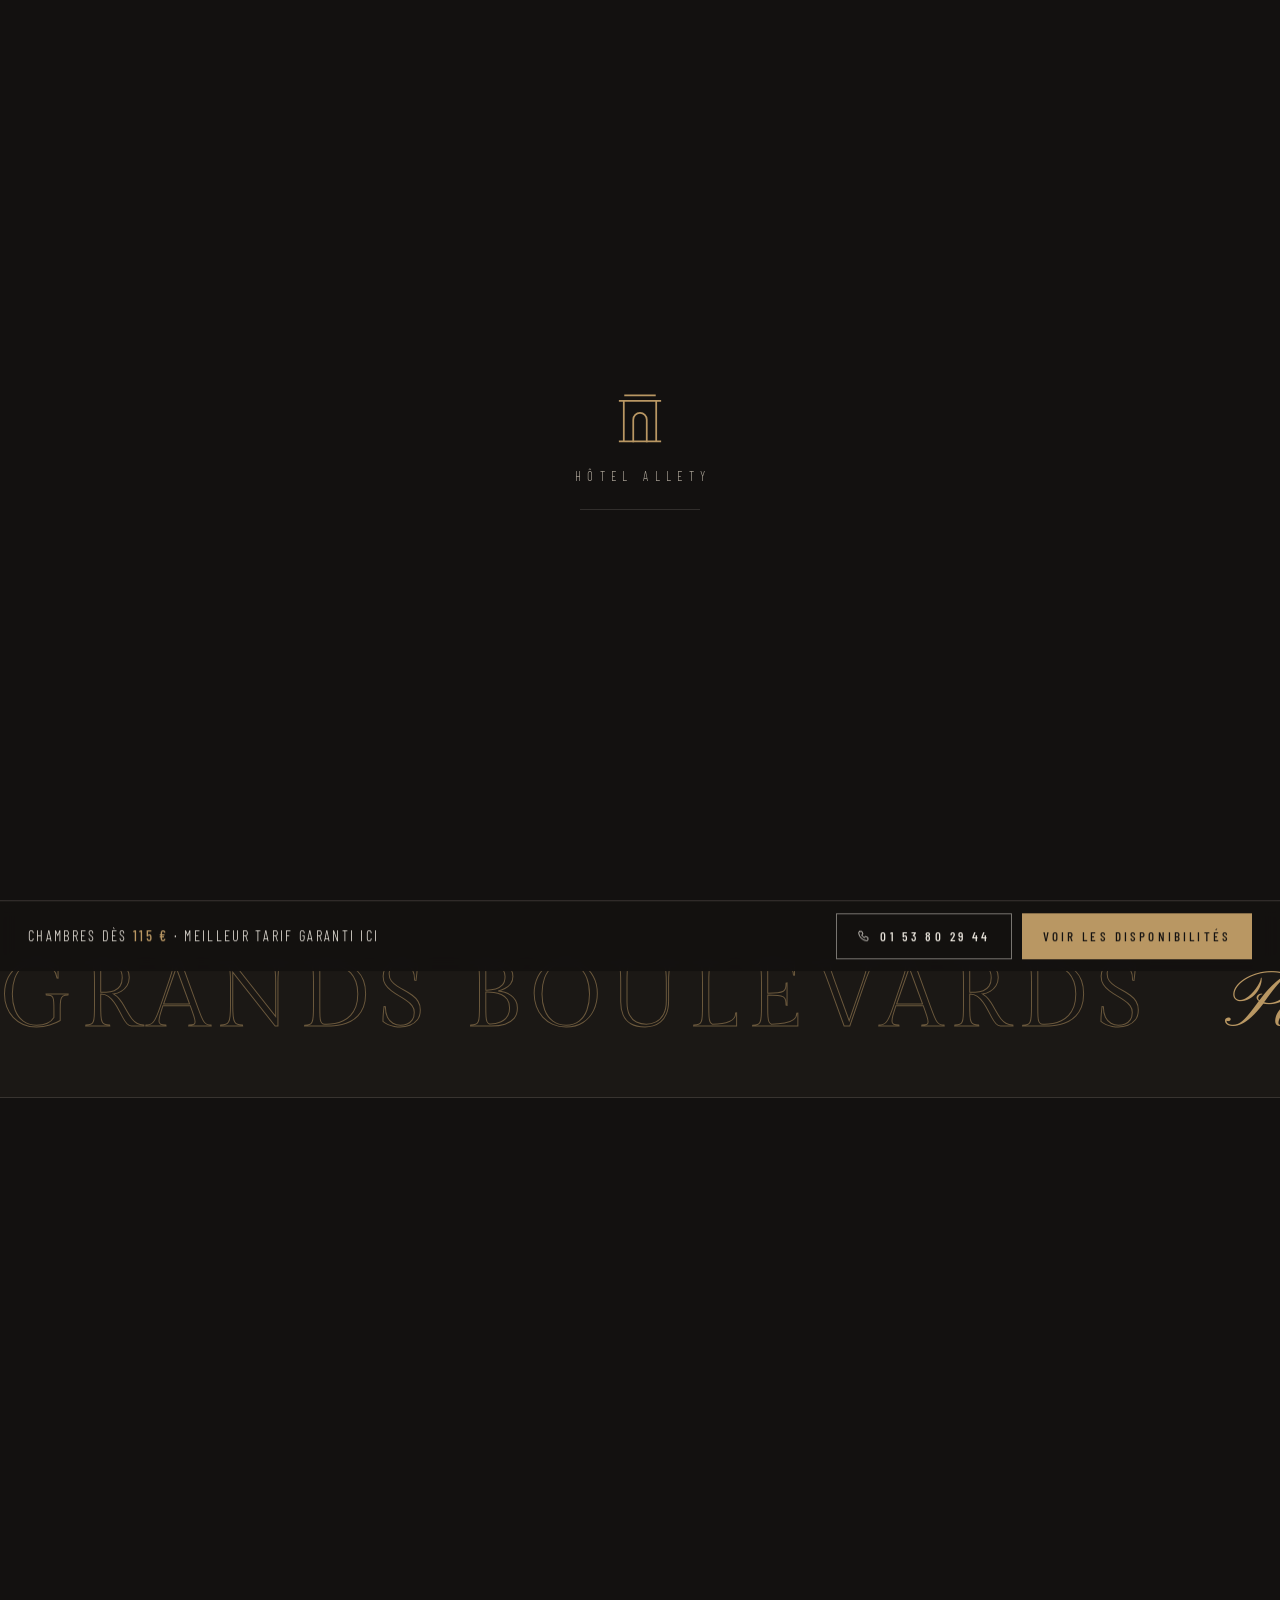
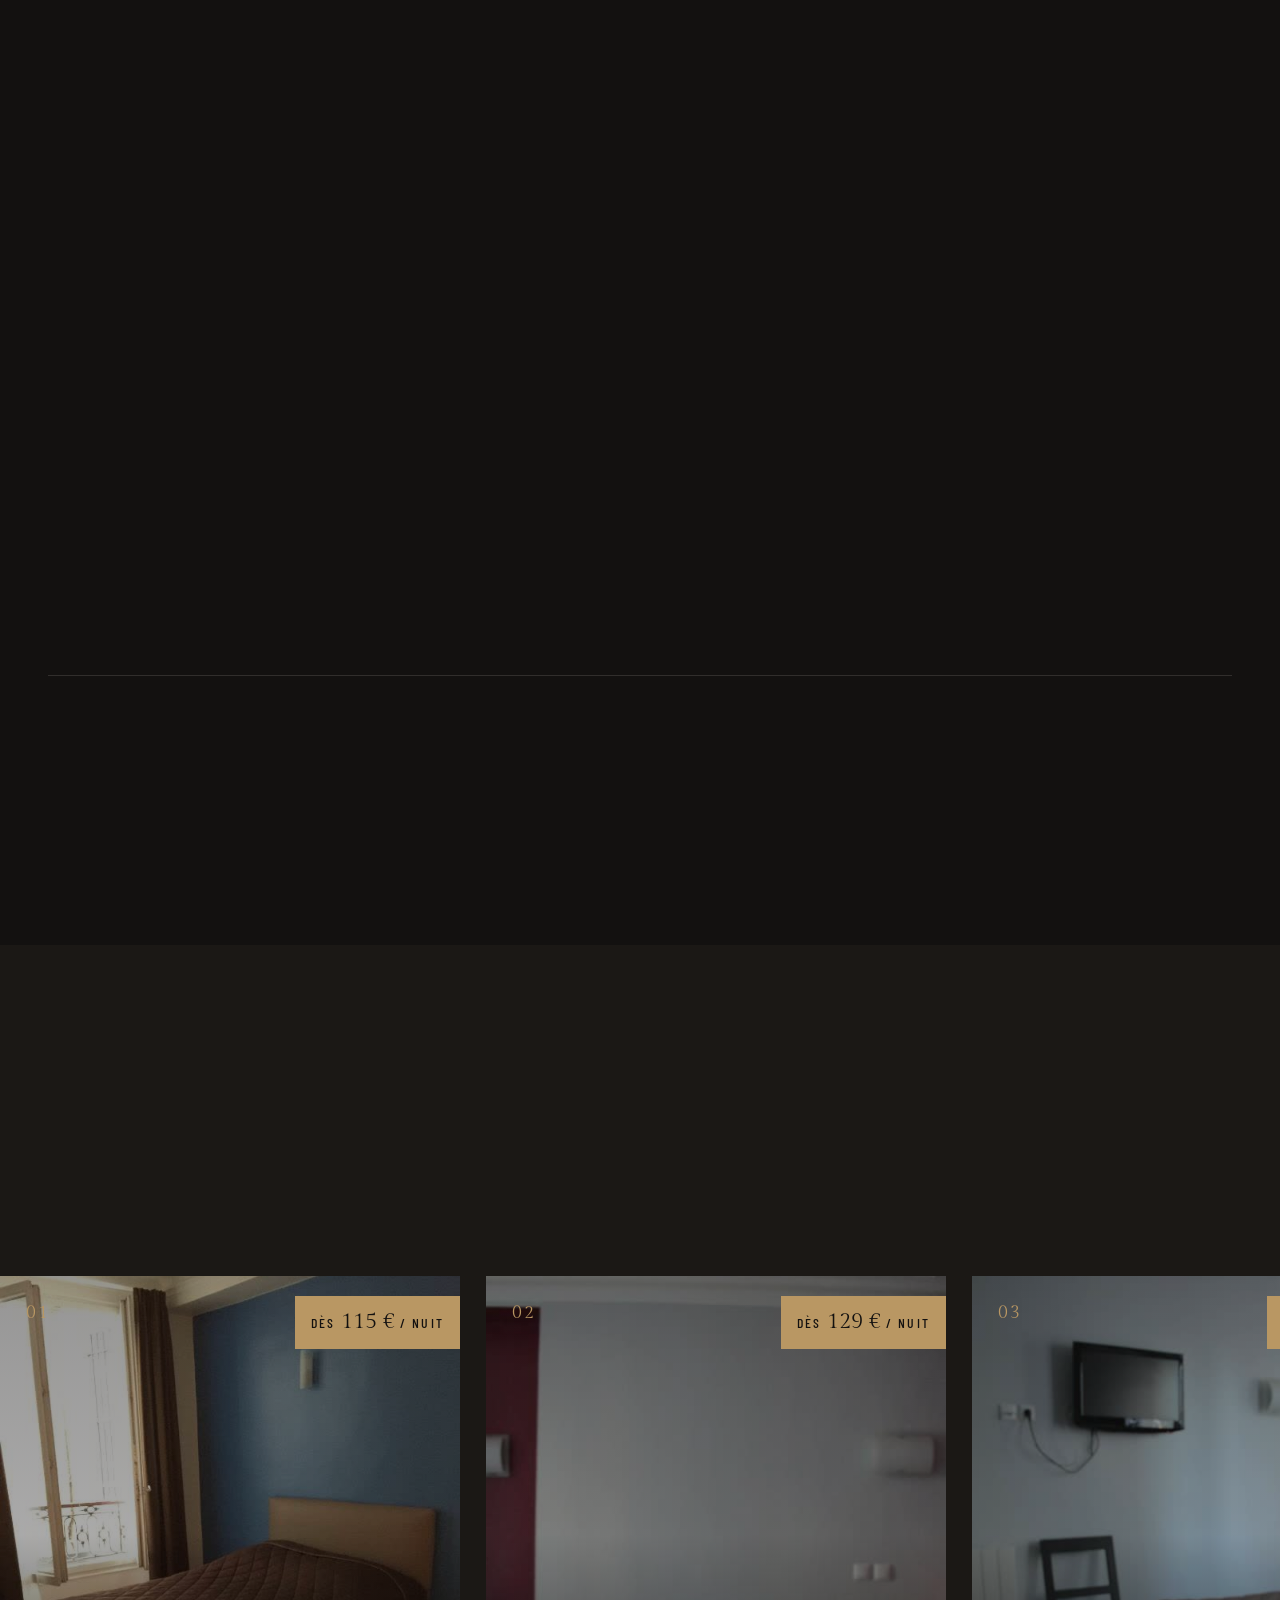
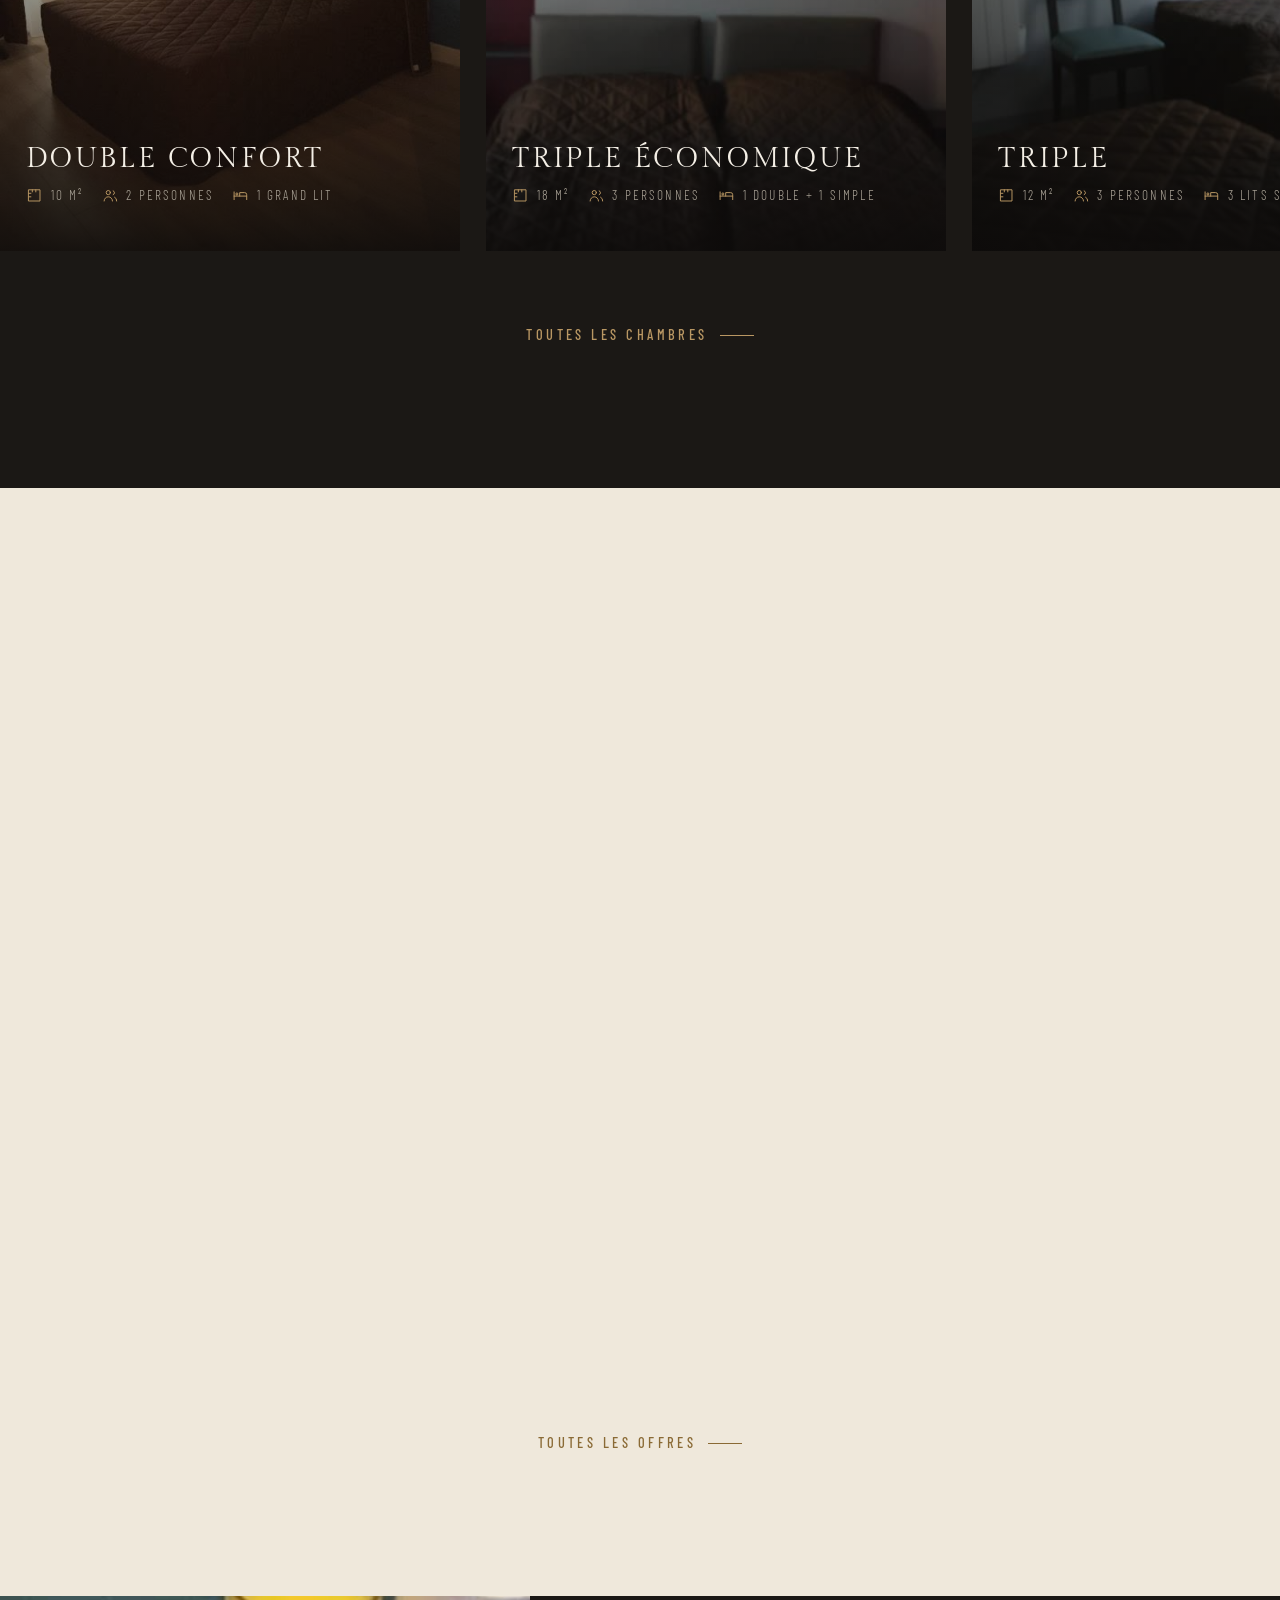
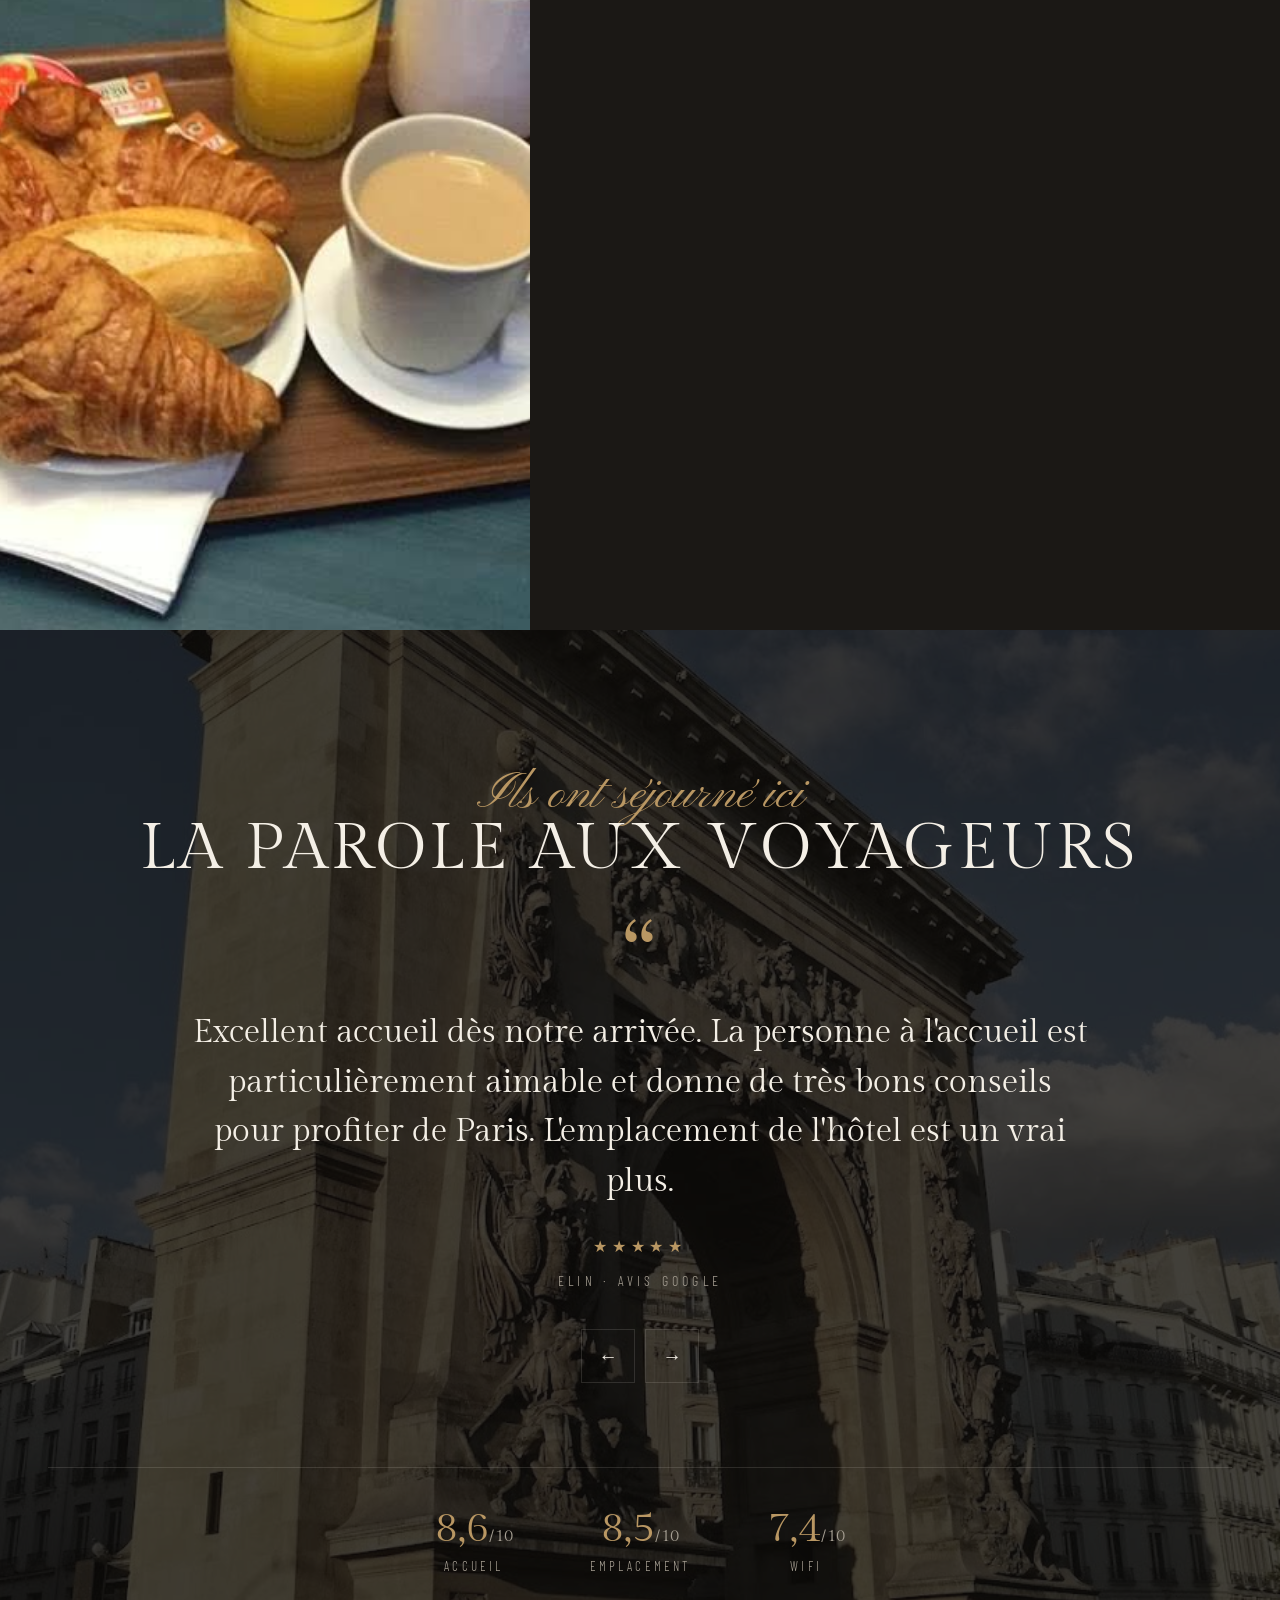
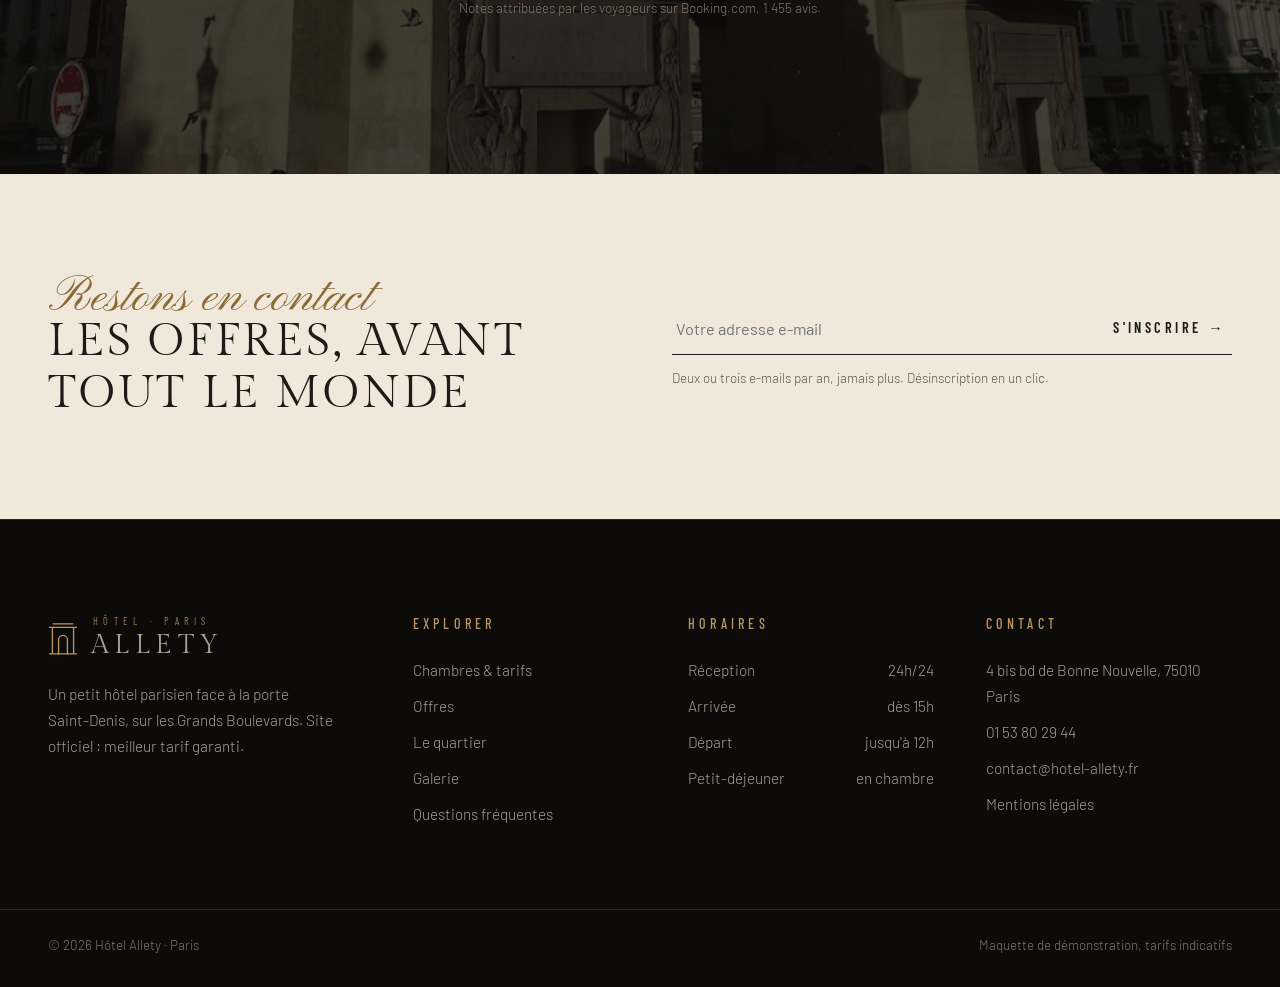
==== commit 963df836: "Maquette v2 multipage : index.html" ====
--- a/v2/index.html
+++ b/v2/index.html
@@ -21,488 +21,10 @@
 "checkinTime":"15:00","checkoutTime":"12:00","petsAllowed":false,"priceRange":"€",
 "amenityFeature":[{"@type":"LocationFeatureSpecification","name":"Wifi gratuit","value":true},{"@type":"LocationFeatureSpecification","name":"Réception 24h/24","value":true},{"@type":"LocationFeatureSpecification","name":"Petit-déjeuner","value":true}]}
 </script>
-<style>
-:root{
-  --noir:#131110; --brun:#1b1815; --carte:#231f1b; --trait:rgba(244,239,230,.13);
-  --or:#b99763; --or-clair:#d3b684; --creme:#f4efe6; --gris:#a69f93;
-  --sable:#efe8db; --encre:#1d1a17; --encre-doux:#5f584f; --trait-clair:rgba(29,26,23,.15);
-  --titre:"Gilda Display","Cormorant Garamond",Georgia,serif;
-  --cond:"Barlow Condensed","Arial Narrow",sans-serif;
-  --texte:"Barlow","Segoe UI",sans-serif;
-  --script:"Pinyon Script","Snell Roundhand",cursive;
-  --large:1240px;
-}
-*{box-sizing:border-box}
-[hidden]{display:none!important}
-html{scroll-behavior:smooth;-webkit-text-size-adjust:100%}
-body{margin:0;background:var(--noir);color:var(--creme);font-family:var(--texte);font-weight:300;font-size:17px;line-height:1.7;-webkit-font-smoothing:antialiased;overflow-x:hidden}
-body.fige{overflow:hidden}
-img{display:block;max-width:100%}
-a{color:inherit}
-button{font:inherit;color:inherit}
-h1,h2,h3,h4{font-family:var(--titre);font-weight:400;margin:0;line-height:1.12}
-h2{font-size:clamp(2.1rem,5vw,4rem);text-transform:uppercase;letter-spacing:.06em}
-h3{font-size:1.55rem;letter-spacing:.03em}
-p{margin:0 0 1em}
-.c{max-width:var(--large);margin:0 auto;padding-inline:28px}
-section{padding-block:clamp(84px,11vw,150px);position:relative}
-.clair{background:var(--sable);color:var(--encre)}
-.clair p{color:var(--encre-doux)}
-.brun{background:var(--brun)}
-p.doux{color:var(--gris)}
-.script{font-family:var(--script);font-size:clamp(2rem,4vw,3.1rem);color:var(--or);line-height:1;display:block;margin-bottom:-.15em;text-transform:none;letter-spacing:0}
-.clair .script{color:#8a6a35}
-.sur{font-family:var(--cond);font-size:.86rem;letter-spacing:.36em;text-transform:uppercase;color:var(--or);font-weight:500;margin:0 0 14px}
-.clair .sur{color:#8a6a35}
-.num{font-family:var(--titre);font-size:clamp(3.6rem,9vw,7.5rem);line-height:.8;color:transparent;-webkit-text-stroke:1px rgba(185,151,99,.55);letter-spacing:.02em}
-.clair .num{-webkit-text-stroke:1px rgba(138,106,53,.5)}
-.tete{display:grid;grid-template-columns:auto 1fr;gap:clamp(20px,4vw,56px);align-items:end;margin-bottom:clamp(44px,6vw,80px)}
-.tete .intro{max-width:46ch;margin:18px 0 0}
-svg.i{width:1em;height:1em;fill:none;stroke:currentColor;stroke-width:1.4;stroke-linecap:round;stroke-linejoin:round;flex:none}
-
-/* Boutons */
-.b{display:inline-flex;align-items:center;justify-content:center;gap:10px;font-family:var(--cond);font-size:.92rem;font-weight:500;letter-spacing:.24em;text-transform:uppercase;text-decoration:none;padding:16px 30px;border:1px solid var(--or);background:var(--or);color:var(--noir);cursor:pointer;transition:background .3s,color .3s,border-color .3s;white-space:nowrap}
-.b:hover{background:transparent;color:var(--or)}
-.b.vide{background:transparent;color:var(--creme);border-color:rgba(244,239,230,.45)}
-.b.vide:hover{background:var(--creme);color:var(--noir);border-color:var(--creme)}
-.clair .b.vide{color:var(--encre);border-color:rgba(29,26,23,.4)}
-.clair .b.vide:hover{background:var(--encre);color:var(--sable);border-color:var(--encre)}
-.b.petit{padding:11px 20px;font-size:.82rem}
-.l{font-family:var(--cond);font-size:.9rem;letter-spacing:.24em;text-transform:uppercase;text-decoration:none;font-weight:500;display:inline-flex;align-items:center;gap:12px;background:none;border:0;padding:0;cursor:pointer;color:var(--or)}
-.l::after{content:"";width:34px;height:1px;background:currentColor;transition:width .3s}
-.l:hover::after{width:58px}
-.clair .l{color:#8a6a35}
-:focus-visible{outline:2px solid var(--or-clair);outline-offset:3px}
-
-/* Chargement */
-.charge{position:fixed;inset:0;z-index:200;background:var(--noir);display:flex;flex-direction:column;align-items:center;justify-content:center;gap:22px;transition:opacity .7s,visibility .7s}
-.charge.fini{opacity:0;visibility:hidden}
-.charge svg{width:46px;height:54px;color:var(--or)}
-.charge span{font-family:var(--cond);letter-spacing:.5em;font-size:.8rem;text-transform:uppercase;color:var(--gris);padding-left:.5em}
-.charge i{width:120px;height:1px;background:var(--trait);position:relative;overflow:hidden}
-.charge i::after{content:"";position:absolute;inset:0;background:var(--or);transform:translateX(-100%);animation:barre 1.1s ease-in-out infinite}
-@keyframes barre{to{transform:translateX(100%)}}
-.progres{position:fixed;top:0;left:0;height:2px;background:var(--or);z-index:120;width:0}
-
-/* En-tête */
-.haut{position:fixed;inset:0 0 auto 0;z-index:100;transition:transform .4s,background .4s}
-.annonce{background:rgba(19,17,16,.72);backdrop-filter:blur(6px);border-bottom:1px solid var(--trait);font-family:var(--cond);font-size:.84rem;letter-spacing:.14em;text-transform:uppercase}
-.annonce .c{display:flex;justify-content:space-between;gap:20px;padding-block:8px;max-width:1400px}
-.annonce b{color:var(--or);font-weight:500}
-.annonce .etat{display:flex;align-items:center;gap:10px;white-space:nowrap}
-.annonce .etat a{text-decoration:none}
-.point{width:7px;height:7px;border-radius:50%;background:#6fbf73;box-shadow:0 0 0 0 rgba(111,191,115,.6);animation:pouls 2s infinite}
-@keyframes pouls{70%{box-shadow:0 0 0 8px rgba(111,191,115,0)}100%{box-shadow:0 0 0 0 rgba(111,191,115,0)}}
-.nav .c{display:flex;align-items:center;justify-content:space-between;gap:24px;padding-block:20px;max-width:1400px;transition:padding .4s}
-.haut.colle{background:rgba(19,17,16,.94);backdrop-filter:blur(8px);transform:translateY(-37px);box-shadow:0 1px 0 var(--trait)}
-.haut.colle .nav .c{padding-block:12px}
-.logo{display:flex;align-items:center;gap:13px;text-decoration:none}
-.logo svg{width:30px;height:36px;color:var(--or)}
-.logo span{display:block;line-height:1}
-.logo .p{font-family:var(--cond);font-size:.66rem;letter-spacing:.5em;color:var(--or);margin-bottom:5px;padding-left:2px}
-.logo .n{font-family:var(--titre);font-size:1.7rem;letter-spacing:.2em;text-transform:uppercase}
-.liens{display:flex;gap:30px;font-family:var(--cond);font-size:.98rem;letter-spacing:.2em;text-transform:uppercase;font-weight:500}
-.liens a{text-decoration:none;padding:6px 0;position:relative}
-.liens a::after{content:"";position:absolute;left:0;right:100%;bottom:0;height:1px;background:var(--or);transition:right .3s}
-.liens a:hover::after{right:0}
-.outils{display:flex;align-items:center;gap:18px}
-.lg{background:none;border:0;font-family:var(--cond);letter-spacing:.18em;font-size:.92rem;cursor:pointer;padding:6px 2px}
-.lg b{color:var(--or);font-weight:500}
-.burger{background:none;border:1px solid var(--trait);width:46px;height:46px;cursor:pointer;display:none;flex-direction:column;justify-content:center;gap:6px;padding:0 12px}
-.burger i{height:1px;background:var(--creme);display:block}
-.burger i:last-child{width:60%}
-
-/* Menu plein écran */
-.voile{position:fixed;inset:0;z-index:150;background:var(--noir);display:grid;grid-template-columns:1.1fr .9fr;opacity:0;visibility:hidden;transition:opacity .45s,visibility .45s}
-.voile.ouvert{opacity:1;visibility:visible}
-.voile .gauche{padding:clamp(80px,10vh,120px) clamp(28px,7vw,110px) 40px;display:flex;flex-direction:column;justify-content:center;overflow:auto}
-.voile nav a{display:flex;align-items:baseline;gap:20px;font-family:var(--titre);font-size:clamp(1.9rem,4.6vw,3.6rem);text-transform:uppercase;letter-spacing:.08em;text-decoration:none;padding:.16em 0;transition:color .3s,padding .3s}
-.voile nav a small{font-family:var(--cond);font-size:.82rem;letter-spacing:.3em;color:var(--or)}
-.voile nav a:hover{color:var(--or);padding-left:14px}
-.voile .bas{margin-top:38px;padding-top:26px;border-top:1px solid var(--trait);display:flex;flex-wrap:wrap;gap:12px 40px;font-family:var(--cond);letter-spacing:.14em;text-transform:uppercase;font-size:.92rem;color:var(--gris)}
-.voile .bas a{text-decoration:none;color:var(--creme)}
-.voile .droite{position:relative;overflow:hidden}
-.voile .droite img{width:100%;height:100%;object-fit:cover;filter:brightness(.7)}
-.fermer{position:absolute;top:22px;right:26px;z-index:3;width:48px;height:48px;border:1px solid var(--trait);background:rgba(19,17,16,.5);cursor:pointer;font-size:1.3rem;display:grid;place-items:center}
-.fermer:hover{border-color:var(--or);color:var(--or)}
-
-/* Accueil */
-.heros{position:relative;height:100svh;min-height:680px;overflow:hidden;background:#000;padding:0}
-.diapo{position:absolute;inset:0;opacity:0;transition:opacity 1.6s ease;display:flex;align-items:center;justify-content:center;text-align:center}
-.diapo.actif{opacity:1;z-index:2}
-.diapo img{position:absolute;inset:0;width:100%;height:100%;object-fit:cover;transform:scale(1.14);transition:transform 9s linear}
-.diapo.actif img{transform:scale(1)}
-.diapo::after{content:"";position:absolute;inset:0;background:radial-gradient(ellipse at center,rgba(13,11,10,.42) 0%,rgba(13,11,10,.72) 100%),linear-gradient(180deg,rgba(13,11,10,.7) 0%,rgba(13,11,10,0) 28%,rgba(13,11,10,0) 60%,rgba(13,11,10,.85) 100%)}
-.diapo .txt{position:relative;z-index:2;padding:0 24px;max-width:1100px;transform:translateY(26px);opacity:0;transition:transform 1.1s .5s cubic-bezier(.2,.7,.2,1),opacity 1.1s .5s}
-.diapo.actif .txt{transform:none;opacity:1}
-.diapo .arc{width:30px;height:36px;color:var(--or);margin:0 auto 18px}
-.diapo h1,.diapo .h1{font-family:var(--titre);font-size:clamp(2.3rem,6.4vw,5.6rem);text-transform:uppercase;letter-spacing:.14em;line-height:1.14;margin:6px 0 34px}
-.diapo .sur{color:var(--creme);letter-spacing:.44em}
-.tel-v{position:absolute;left:34px;top:50%;z-index:5;transform:translateY(-50%);display:flex;flex-direction:column;align-items:center;gap:18px;text-decoration:none}
-.tel-v span{writing-mode:vertical-rl;transform:rotate(180deg);font-family:var(--titre);font-size:1.25rem;letter-spacing:.12em;color:var(--or)}
-.tel-v small{writing-mode:vertical-rl;transform:rotate(180deg);font-family:var(--cond);letter-spacing:.4em;font-size:.72rem;text-transform:uppercase}
-.tel-v i{width:50px;height:50px;border:1px solid rgba(244,239,230,.5);border-radius:50%;display:grid;place-items:center;font-size:1.25rem;transition:background .3s,color .3s}
-.tel-v:hover i{background:var(--or);color:var(--noir);border-color:var(--or)}
-.pts{position:absolute;right:38px;top:50%;z-index:5;transform:translateY(-50%);display:flex;flex-direction:column;gap:14px}
-.pts button{width:12px;height:12px;border-radius:50%;border:1px solid var(--creme);background:transparent;padding:0;cursor:pointer;transition:background .3s,border-color .3s}
-.pts button.actif{background:var(--or);border-color:var(--or)}
-.compte{position:absolute;right:38px;bottom:150px;z-index:5;font-family:var(--titre);font-size:1.05rem;letter-spacing:.14em;color:var(--gris)}
-.compte b{color:var(--creme);font-weight:400;font-size:1.7rem}
-
-/* Barre de réservation */
-.resa{position:absolute;left:0;right:0;bottom:44px;z-index:6}
-.resa form{max-width:var(--large);margin:0 auto;display:grid;grid-template-columns:1.15fr 1.15fr .8fr .8fr 1.1fr auto;background:rgba(27,24,21,.94);backdrop-filter:blur(8px);border:1px solid var(--trait)}
-.ch{padding:15px 22px;border-right:1px solid var(--trait);min-width:0}
-.ch label{display:block;font-family:var(--cond);font-size:.74rem;letter-spacing:.3em;text-transform:uppercase;color:var(--or);margin-bottom:3px}
-.ch input,.ch select{width:100%;min-width:0;background:transparent;border:0;color:var(--creme);font-family:var(--texte);font-size:1.02rem;font-weight:300;padding:3px 0;color-scheme:dark;border-radius:0}
-.ch input::placeholder{color:#7d766b;text-transform:uppercase;letter-spacing:.1em;font-size:.86rem}
-.ch select option{background:var(--brun)}
-.resa .b{height:100%;padding-inline:36px;border:0}
-.resa .b:hover{background:var(--or-clair);color:var(--noir)}
-.collante{position:fixed;left:0;right:0;bottom:0;z-index:90;background:rgba(19,17,16,.96);backdrop-filter:blur(8px);border-top:1px solid var(--trait);transform:translateY(100%);transition:transform .45s}
-.collante.vue{transform:none}
-.collante .c{display:flex;align-items:center;justify-content:space-between;gap:20px;padding-block:12px;max-width:1400px}
-.collante p{margin:0;font-family:var(--cond);letter-spacing:.16em;text-transform:uppercase;font-size:.9rem}
-.collante p b{color:var(--or);font-weight:500}
-.collante .act{display:flex;gap:10px}
-
-/* Bandeau défilant */
-.defile{padding:0;border-block:1px solid var(--trait);overflow:hidden;background:var(--brun)}
-.defile div{display:flex;width:max-content;animation:defile 46s linear infinite}
-.defile span{font-family:var(--titre);font-size:clamp(2.6rem,7vw,5.6rem);text-transform:uppercase;letter-spacing:.1em;padding:22px 0;white-space:nowrap;color:transparent;-webkit-text-stroke:1px rgba(185,151,99,.5)}
-.defile span b{font-weight:400;color:var(--or);-webkit-text-stroke:0;font-family:var(--script);text-transform:none;letter-spacing:0;font-size:.9em;padding:0 .5em}
-@keyframes defile{to{transform:translateX(-50%)}}
-
-/* L'hôtel */
-.hotel .g{display:grid;grid-template-columns:1fr 1fr;gap:clamp(40px,7vw,120px);align-items:center}
-.hotel h2{margin-bottom:26px}
-.hotel .grand{font-family:var(--titre);font-size:clamp(1.2rem,1.9vw,1.5rem);line-height:1.55;color:var(--creme)}
-.atouts{list-style:none;margin:26px 0 34px;padding:0;display:grid;grid-template-columns:1fr 1fr;gap:12px 24px}
-.atouts li{display:flex;align-items:center;gap:12px;font-size:.98rem}
-.atouts svg{color:var(--or);font-size:1.15rem}
-.appel{display:flex;align-items:center;gap:18px;flex-wrap:wrap}
-.appel a.t{display:flex;align-items:center;gap:14px;text-decoration:none}
-.appel a.t i{width:54px;height:54px;border:1px solid var(--or);border-radius:50%;display:grid;place-items:center;color:var(--or);font-size:1.3rem}
-.appel a.t small{display:block;font-family:var(--cond);letter-spacing:.3em;text-transform:uppercase;font-size:.72rem;color:var(--gris);line-height:1.4}
-.appel a.t b{font-family:var(--titre);font-weight:400;font-size:1.45rem;letter-spacing:.06em;line-height:1.2}
-.duo{position:relative;padding:0 0 70px 60px}
-.duo .a{width:100%;aspect-ratio:3/4;object-fit:cover}
-.duo .bb{position:absolute;left:0;bottom:0;width:52%;aspect-ratio:1;object-fit:cover;border:8px solid var(--noir)}
-.duo .badge{position:absolute;right:-18px;top:34px;width:132px;height:132px;border-radius:50%;background:var(--or);color:var(--noir);display:flex;flex-direction:column;align-items:center;justify-content:center;text-align:center;font-family:var(--cond);text-transform:uppercase;letter-spacing:.14em;font-size:.7rem;line-height:1.3;font-weight:500}
-.duo .badge b{font-family:var(--titre);font-size:2.3rem;font-weight:400;letter-spacing:0;line-height:1}
-.chiffres{display:grid;grid-template-columns:repeat(4,1fr);margin-top:clamp(60px,8vw,110px);border-top:1px solid var(--trait)}
-.chiffres div{padding:34px 20px 0;text-align:center}
-.chiffres div+div{border-left:1px solid var(--trait)}
-.chiffres b{display:block;font-family:var(--titre);font-weight:400;font-size:clamp(2.4rem,4.6vw,3.9rem);line-height:1;color:var(--or)}
-.chiffres div>span{display:block;margin-top:12px;font-family:var(--cond);letter-spacing:.24em;text-transform:uppercase;font-size:.84rem;color:var(--gris)}
-
-/* Chambres */
-.chambres{overflow:hidden}
-.chambres .tete,.tete.trois{grid-template-columns:auto 1fr auto}
-.fleches{display:flex;gap:10px}
-.fleches button{width:54px;height:54px;border:1px solid var(--trait);background:transparent;cursor:pointer;font-size:1.2rem;display:grid;place-items:center;transition:background .3s,color .3s,border-color .3s}
-.fleches button:hover{background:var(--or);color:var(--noir);border-color:var(--or)}
-.rail{display:flex;gap:26px;overflow-x:auto;scroll-snap-type:x mandatory;padding:0 max(28px,calc((100vw - var(--large))/2 + 28px)) 12px;scrollbar-width:none}
-.rail::-webkit-scrollbar{display:none}
-.piece{flex:0 0 min(460px,82vw);scroll-snap-align:start;position:relative;overflow:hidden;background:var(--carte);cursor:pointer}
-.piece img{width:100%;aspect-ratio:4/5;object-fit:cover;transition:transform 1.4s cubic-bezier(.2,.7,.2,1),filter .6s;filter:brightness(.82) saturate(1.05)}
-.piece:hover img{transform:scale(1.07);filter:brightness(.6)}
-.piece::after{content:"";position:absolute;inset:0;background:linear-gradient(0deg,rgba(13,11,10,.94) 0%,rgba(13,11,10,.2) 55%,rgba(13,11,10,.3) 100%);pointer-events:none}
-.piece .no{position:absolute;top:22px;left:26px;z-index:2;font-family:var(--titre);font-size:1.1rem;letter-spacing:.14em;color:var(--or)}
-.piece .prix{position:absolute;top:20px;right:0;z-index:2;background:var(--or);color:var(--noir);font-family:var(--cond);letter-spacing:.16em;text-transform:uppercase;font-size:.86rem;font-weight:500;padding:8px 16px}
-.piece .prix b{font-family:var(--titre);font-size:1.35rem;font-weight:400;letter-spacing:0}
-.piece .bas{position:absolute;left:0;right:0;bottom:0;z-index:2;padding:26px}
-.piece h3{font-size:1.75rem;text-transform:uppercase;letter-spacing:.1em}
-.piece .meta{display:flex;flex-wrap:wrap;gap:6px 18px;font-family:var(--cond);letter-spacing:.16em;text-transform:uppercase;font-size:.84rem;color:var(--gris);margin:10px 0 18px}
-.piece .meta span{display:flex;align-items:center;gap:8px}
-.piece .meta svg{color:var(--or);font-size:1.05rem}
-.piece .btns{display:flex;gap:10px;max-height:0;opacity:0;transition:max-height .5s,opacity .5s}
-.piece:hover .btns,.piece:focus-within .btns{max-height:70px;opacity:1}
-
-/* Offres */
-.offres .grille{display:grid;grid-template-columns:repeat(3,1fr);gap:28px}
-.offre{background:#fbf8f1;border:1px solid var(--trait-clair);padding:40px 34px;display:flex;flex-direction:column;position:relative;transition:transform .4s,box-shadow .4s}
-.offre:hover{transform:translateY(-6px);box-shadow:0 30px 60px -34px rgba(29,26,23,.5)}
-.offre .pc{font-family:var(--titre);font-size:3.6rem;line-height:1;color:#8a6a35}
-.offre .pc small{font-family:var(--cond);font-size:.9rem;letter-spacing:.24em;text-transform:uppercase;display:block;margin-top:8px;color:var(--encre-doux)}
-.offre h3{margin:24px 0 10px;text-transform:uppercase;letter-spacing:.08em;font-size:1.3rem}
-.offre p{font-size:.98rem;flex:1}
-.offre .code{display:flex;align-items:center;justify-content:space-between;gap:12px;border-top:1px dashed var(--trait-clair);padding-top:20px;margin-top:10px;font-family:var(--cond);letter-spacing:.2em;text-transform:uppercase;font-size:.84rem}
-.offre .code b{font-weight:600;color:var(--encre);border:1px dashed #8a6a35;padding:5px 12px;letter-spacing:.24em}
-
-/* Services */
-.services .grille{display:grid;grid-template-columns:repeat(3,1fr);border-top:1px solid var(--trait);border-left:1px solid var(--trait)}
-.service{padding:44px 36px;border-right:1px solid var(--trait);border-bottom:1px solid var(--trait);transition:background .4s}
-.service:hover{background:var(--carte)}
-.service svg{font-size:2.5rem;color:var(--or);stroke-width:1;margin-bottom:22px}
-.service h3{font-size:1.25rem;text-transform:uppercase;letter-spacing:.1em;margin-bottom:10px}
-.service p{margin:0;color:var(--gris);font-size:.98rem}
-.extras{display:grid;grid-template-columns:repeat(4,1fr);gap:22px;margin-top:clamp(56px,7vw,90px)}
-.extra{background:var(--carte);padding:34px 28px;border-top:2px solid var(--or)}
-.extra .p{font-family:var(--titre);font-size:2.5rem;line-height:1;color:var(--or)}
-.extra .p small{font-family:var(--cond);font-size:.82rem;letter-spacing:.2em;text-transform:uppercase;color:var(--gris);margin-left:6px}
-.extra h3{font-size:1.15rem;text-transform:uppercase;letter-spacing:.1em;margin:16px 0 14px}
-.extra ul{margin:0;padding:0;list-style:none;color:var(--gris);font-size:.94rem}
-.extra li{display:flex;gap:10px;align-items:baseline;padding:4px 0}
-.extra li svg{color:var(--or);font-size:.85rem;transform:translateY(2px)}
-
-/* Matin */
-.matin{padding:0}
-.matin .g{display:grid;grid-template-columns:1fr 1fr;min-height:620px}
-.matin .img{position:relative;overflow:hidden}
-.matin .img img{position:absolute;inset:-14% 0;width:100%;height:128%;object-fit:cover}
-.matin .t{padding:clamp(60px,8vw,120px) clamp(28px,6vw,100px);display:flex;flex-direction:column;justify-content:center;background:var(--brun)}
-.matin h2{margin-bottom:22px}
-
-/* Avis */
-.avis{background:#0d0b0a;text-align:center;overflow:hidden}
-.avis .fond{position:absolute;inset:-12% 0;height:124%;width:100%;object-fit:cover;opacity:.22;filter:grayscale(.4)}
-.avis .c{position:relative}
-.avis h2{margin-bottom:46px}
-.avis .guil{font-family:var(--titre);font-size:6rem;line-height:.6;color:var(--or);display:block;height:54px}
-.temoin{display:none;max-width:900px;margin:0 auto}
-.temoin.actif{display:block;animation:monte .8s both}
-@keyframes monte{from{opacity:0;transform:translateY(18px)}to{opacity:1;transform:none}}
-.temoin p{font-family:var(--titre);font-size:clamp(1.35rem,2.6vw,2.1rem);line-height:1.5;color:var(--creme);margin:22px 0 26px}
-.etoiles{color:var(--or);letter-spacing:.3em;font-size:1rem}
-.temoin cite{display:block;font-style:normal;font-family:var(--cond);letter-spacing:.3em;text-transform:uppercase;font-size:.88rem;color:var(--gris);margin-top:10px}
-.avis .fleches{justify-content:center;margin-top:36px}
-.notes{display:flex;justify-content:center;gap:clamp(26px,6vw,80px);flex-wrap:wrap;margin-top:clamp(50px,7vw,84px);padding-top:40px;border-top:1px solid var(--trait)}
-.notes div b{display:block;font-family:var(--titre);font-size:2.6rem;font-weight:400;line-height:1;color:var(--or)}
-.notes div b small{font-size:.42em;color:var(--gris)}
-.notes div span{font-family:var(--cond);letter-spacing:.24em;text-transform:uppercase;font-size:.82rem;color:var(--gris)}
-.source{margin-top:18px;font-size:.84rem;color:#7d766b}
-
-/* Quartier */
-.quartier .g{display:grid;grid-template-columns:.95fr 1.05fr;gap:clamp(32px,5vw,80px);align-items:stretch}
-.onglets{display:flex;gap:0;border-bottom:1px solid var(--trait-clair);margin-bottom:8px}
-.onglets button{flex:1;background:none;border:0;border-bottom:2px solid transparent;margin-bottom:-1px;padding:14px 8px;font-family:var(--cond);letter-spacing:.2em;text-transform:uppercase;font-size:.9rem;font-weight:500;cursor:pointer;color:var(--encre-doux)}
-.onglets button.actif{color:var(--encre);border-color:#8a6a35}
-.trajets{margin:0;padding:0;list-style:none}
-.trajets li{display:flex;justify-content:space-between;align-items:baseline;gap:16px;padding:15px 0;border-bottom:1px solid var(--trait-clair)}
-.trajets li span:first-child{font-family:var(--titre);font-size:1.18rem;color:var(--encre)}
-.trajets li span:last-child{font-family:var(--cond);letter-spacing:.14em;text-transform:uppercase;font-size:.86rem;color:var(--encre-doux);text-align:right}
-.m{display:inline-flex;align-items:center;justify-content:center;width:22px;height:22px;border-radius:50%;font-family:var(--texte);font-size:.72rem;font-weight:500;color:#111;margin-left:5px;vertical-align:3px;font-style:normal}
-.m4{background:#c04191;color:#fff}.m8{background:#ceadd2}.m9{background:#d5c900}.m14{background:#62259d;color:#fff}.mb{background:#5291ce;color:#fff}
-.plan{min-height:480px;background:#d9d1c2;position:relative}
-.plan iframe{position:absolute;inset:0;width:100%;height:100%;border:0;filter:grayscale(.7) sepia(.18) contrast(1.05)}
-.carnet{margin-top:clamp(64px,8vw,110px)}
-.carnet .ligne{display:flex;justify-content:space-between;align-items:end;gap:20px;flex-wrap:wrap;margin-bottom:34px}
-.carnet h3{font-size:clamp(1.6rem,3vw,2.3rem);text-transform:uppercase;letter-spacing:.08em;color:var(--encre)}
-.articles{display:grid;grid-template-columns:repeat(3,1fr);gap:28px}
-.article{cursor:pointer;background:none;border:0;padding:0;text-align:left;color:inherit}
-.article .ph{overflow:hidden;position:relative}
-.article img{width:100%;aspect-ratio:4/3;object-fit:cover;transition:transform 1.2s cubic-bezier(.2,.7,.2,1)}
-.article:hover img{transform:scale(1.06)}
-.article .cat{position:absolute;left:0;bottom:0;background:var(--encre);color:var(--sable);font-family:var(--cond);letter-spacing:.24em;text-transform:uppercase;font-size:.76rem;padding:7px 14px}
-.article h4{font-size:1.35rem;color:var(--encre);margin:20px 0 8px;line-height:1.25}
-.article p{font-size:.96rem;margin:0 0 12px}
-
-/* Galerie */
-.filtres{display:flex;flex-wrap:wrap;gap:8px}
-.filtres button{background:none;border:1px solid var(--trait);padding:9px 20px;font-family:var(--cond);letter-spacing:.2em;text-transform:uppercase;font-size:.86rem;cursor:pointer;transition:background .3s,color .3s,border-color .3s}
-.filtres button.actif,.filtres button:hover{background:var(--or);color:var(--noir);border-color:var(--or)}
-.mur{columns:3;column-gap:16px}
-.mur button{display:block;width:100%;margin:0 0 16px;padding:0;border:0;background:var(--carte);cursor:zoom-in;position:relative;overflow:hidden;break-inside:avoid}
-.mur img{width:100%;transition:transform 1.2s cubic-bezier(.2,.7,.2,1),filter .5s;filter:brightness(.9)}
-.mur button:hover img{transform:scale(1.05);filter:brightness(.55)}
-.mur button span{position:absolute;inset:auto 0 0 0;padding:18px;font-family:var(--cond);letter-spacing:.2em;text-transform:uppercase;font-size:.84rem;text-align:left;opacity:0;transform:translateY(8px);transition:opacity .4s,transform .4s}
-.mur button:hover span{opacity:1;transform:none}
-.visionneuse{position:fixed;inset:0;z-index:180;background:rgba(10,9,8,.96);display:flex;align-items:center;justify-content:center;opacity:0;visibility:hidden;transition:opacity .35s,visibility .35s}
-.visionneuse.ouvert{opacity:1;visibility:visible}
-.visionneuse img{max-width:min(92vw,1300px);max-height:82vh;object-fit:contain}
-.visionneuse p{position:absolute;bottom:24px;left:0;right:0;text-align:center;margin:0;font-family:var(--cond);letter-spacing:.24em;text-transform:uppercase;font-size:.88rem;color:var(--gris)}
-.visionneuse .nv{position:absolute;top:50%;transform:translateY(-50%);width:58px;height:58px;border:1px solid var(--trait);background:rgba(19,17,16,.6);cursor:pointer;font-size:1.3rem}
-.visionneuse .nv:hover{background:var(--or);color:var(--noir)}
-.visionneuse .pr{left:22px}.visionneuse .sv{right:22px}
-
-/* Questions */
-.questions .g{display:grid;grid-template-columns:.8fr 1.2fr;gap:clamp(32px,6vw,100px)}
-.franc{margin-top:34px;padding:28px;border:1px solid var(--trait);background:var(--carte)}
-.franc h3{font-size:1.15rem;text-transform:uppercase;letter-spacing:.12em;color:var(--or);margin-bottom:12px}
-.franc ul{margin:0;padding-left:18px;color:var(--gris);font-size:.96rem}
-.franc li{padding:3px 0}
-details{border-bottom:1px solid var(--trait)}
-details:first-of-type{border-top:1px solid var(--trait)}
-summary{list-style:none;cursor:pointer;padding:24px 50px 24px 0;font-family:var(--titre);font-size:1.3rem;letter-spacing:.02em;position:relative;transition:color .3s}
-summary:hover{color:var(--or)}
-summary::-webkit-details-marker{display:none}
-summary::after{content:"+";position:absolute;right:4px;top:50%;transform:translateY(-50%);width:34px;height:34px;border:1px solid var(--trait);display:grid;place-items:center;font-family:var(--texte);font-size:1.2rem;color:var(--or);transition:transform .3s,background .3s,color .3s}
-details[open] summary::after{transform:translateY(-50%) rotate(45deg);background:var(--or);color:var(--noir)}
-details p{color:var(--gris);padding:0 50px 24px 0;margin:0;max-width:62ch}
-
-/* Lettre */
-.lettre{padding-block:clamp(60px,8vw,100px)}
-.lettre .g{display:grid;grid-template-columns:1fr 1fr;gap:clamp(28px,5vw,80px);align-items:center}
-.lettre h2{font-size:clamp(1.8rem,3.6vw,2.9rem)}
-.lettre form{display:flex;border-bottom:1px solid var(--encre)}
-.lettre input{flex:1;min-width:0;background:transparent;border:0;padding:16px 4px;font-family:var(--texte);font-size:1.02rem;color:var(--encre)}
-.lettre button{background:none;border:0;font-family:var(--cond);letter-spacing:.24em;text-transform:uppercase;font-weight:600;font-size:.9rem;cursor:pointer;color:var(--encre);padding:0 6px}
-.lettre small{display:block;margin-top:12px;color:var(--encre-doux);font-size:.84rem}
-.ok{color:#3d6b3f!important;font-weight:400}
-
-/* Contact */
-.contact .g{display:grid;grid-template-columns:.9fr 1.1fr;gap:clamp(36px,6vw,100px)}
-.infos{margin:34px 0 0;display:grid;gap:22px}
-.infos div{display:flex;gap:18px;align-items:flex-start}
-.infos i{width:48px;height:48px;border:1px solid var(--trait);display:grid;place-items:center;color:var(--or);font-size:1.15rem;flex:none}
-.infos small{display:block;font-family:var(--cond);letter-spacing:.3em;text-transform:uppercase;font-size:.74rem;color:var(--or)}
-.infos span,.infos a{font-family:var(--titre);font-size:1.2rem;text-decoration:none;line-height:1.4}
-.formulaire{background:var(--carte);padding:clamp(28px,4vw,50px);border-top:2px solid var(--or)}
-.formulaire h3{text-transform:uppercase;letter-spacing:.1em;margin-bottom:24px}
-.formulaire .r{display:grid;grid-template-columns:1fr 1fr;gap:16px}
-.formulaire label{display:block;font-family:var(--cond);letter-spacing:.26em;text-transform:uppercase;font-size:.74rem;color:var(--or);margin:16px 0 6px}
-.formulaire input,.formulaire select,.formulaire textarea{width:100%;background:transparent;border:0;border-bottom:1px solid var(--trait);color:var(--creme);font-family:var(--texte);font-size:1rem;font-weight:300;padding:10px 0;color-scheme:dark;border-radius:0}
-.formulaire select option{background:var(--brun)}
-.formulaire textarea{min-height:90px;resize:vertical}
-.formulaire .envoi{display:flex;flex-wrap:wrap;gap:10px;margin-top:28px}
-
-/* Pied */
-.pied{background:#0d0b0a;padding:clamp(60px,8vw,96px) 0 0;border-top:1px solid var(--trait)}
-.pied .cols{display:grid;grid-template-columns:1.4fr 1fr 1.1fr 1.1fr;gap:clamp(28px,4vw,60px)}
-.pied h4{font-family:var(--cond);font-weight:500;letter-spacing:.3em;text-transform:uppercase;font-size:.88rem;color:var(--or);margin-bottom:20px}
-.pied p,.pied li{color:var(--gris);font-size:.96rem}
-.pied ul{margin:0;padding:0;list-style:none}
-.pied li{padding:5px 0;display:flex;justify-content:space-between;gap:14px}
-.pied a,.pied .lienb{text-decoration:none;background:none;border:0;padding:0;cursor:pointer;color:var(--gris);font-weight:300}
-.pied a:hover,.pied .lienb:hover{color:var(--or)}
-.pied .logo{margin-bottom:22px}
-.fin{margin-top:clamp(48px,6vw,80px);border-top:1px solid var(--trait);padding-block:24px 30px;font-size:.84rem;color:#7d766b}
-.fin .c{display:flex;justify-content:space-between;gap:12px 30px;flex-wrap:wrap}
-
-/* Boutons flottants */
-.remonter{position:fixed;right:24px;bottom:92px;z-index:80;width:50px;height:50px;border:1px solid var(--or);background:rgba(19,17,16,.85);color:var(--or);cursor:pointer;font-size:1.1rem;opacity:0;visibility:hidden;transition:opacity .4s,visibility .4s,background .3s,color .3s}
-.remonter.vue{opacity:1;visibility:visible}
-.remonter:hover{background:var(--or);color:var(--noir)}
-
-/* Fenêtres */
-.fenetre{position:fixed;inset:0;z-index:170;background:rgba(10,9,8,.82);backdrop-filter:blur(5px);display:flex;align-items:center;justify-content:center;padding:20px;opacity:0;visibility:hidden;transition:opacity .35s,visibility .35s}
-.fenetre.ouvert{opacity:1;visibility:visible}
-.boite{background:var(--brun);border:1px solid var(--trait);width:min(1080px,100%);max-height:92vh;overflow:auto;position:relative;transform:translateY(24px);transition:transform .45s cubic-bezier(.2,.7,.2,1)}
-.fenetre.ouvert .boite{transform:none}
-.boite.etroite{width:min(720px,100%)}
-.boite .dedans{padding:clamp(26px,4vw,52px)}
-.boite h2{font-size:clamp(1.7rem,3.4vw,2.6rem);margin-bottom:8px}
-.fiche{display:grid;grid-template-columns:1.05fr .95fr}
-.fiche .vis{position:relative;background:#000;min-height:420px}
-.fiche .vis img{position:absolute;inset:0;width:100%;height:100%;object-fit:cover}
-.fiche .mini{position:absolute;left:14px;right:14px;bottom:14px;display:flex;gap:8px;z-index:2}
-.fiche .mini button{flex:1;height:64px;border:2px solid transparent;padding:0;cursor:pointer;background:#000;opacity:.6;overflow:hidden;position:relative}
-.fiche .mini button.actif{border-color:var(--or);opacity:1}
-.fiche .mini img{position:absolute;inset:0;width:100%;height:100%;object-fit:cover}
-.fiche .tarif{font-family:var(--titre);font-size:2.2rem;color:var(--or);line-height:1;margin:14px 0 18px}
-.fiche .tarif small{font-family:var(--cond);font-size:.84rem;letter-spacing:.2em;text-transform:uppercase;color:var(--gris);margin-left:8px}
-.equip{list-style:none;margin:22px 0;padding:22px 0;border-block:1px solid var(--trait);display:grid;grid-template-columns:1fr 1fr;gap:12px 20px;font-size:.96rem}
-.equip li{display:flex;align-items:center;gap:12px}
-.equip svg{color:var(--or);font-size:1.2rem}
-.regles{display:grid;grid-template-columns:1fr 1fr;gap:14px 20px;font-size:.94rem;color:var(--gris);margin-bottom:26px}
-.regles b{display:block;font-family:var(--cond);font-weight:500;letter-spacing:.24em;text-transform:uppercase;font-size:.76rem;color:var(--or)}
-.etapes{display:flex;gap:26px;font-family:var(--cond);letter-spacing:.24em;text-transform:uppercase;font-size:.82rem;color:#7d766b;margin:14px 0 26px;flex-wrap:wrap}
-.etapes span.actif{color:var(--or)}
-.choix{display:grid;gap:14px}
-.option{display:grid;grid-template-columns:130px 1fr auto;gap:20px;align-items:center;background:var(--carte);border:1px solid var(--trait);padding:12px 20px 12px 12px}
-.option img{width:130px;height:96px;object-fit:cover}
-.option h3{font-size:1.2rem;text-transform:uppercase;letter-spacing:.08em}
-.option .d{font-family:var(--cond);letter-spacing:.14em;text-transform:uppercase;font-size:.82rem;color:var(--gris)}
-.option .px{text-align:right;white-space:nowrap}
-.option .px s{color:#7d766b;font-size:.92rem}
-.option .px b{display:block;font-family:var(--titre);font-weight:400;font-size:1.6rem;color:var(--or);line-height:1.1}
-.option .px small{display:block;font-family:var(--cond);letter-spacing:.14em;text-transform:uppercase;font-size:.72rem;color:var(--gris);margin-bottom:8px}
-.option.non{opacity:.45}
-.recap{background:var(--carte);border:1px solid var(--trait);padding:24px;margin:20px 0}
-.recap dl{display:grid;grid-template-columns:auto 1fr;gap:8px 26px;margin:0}
-.recap dt{font-family:var(--cond);letter-spacing:.24em;text-transform:uppercase;font-size:.78rem;color:var(--or);padding-top:4px}
-.recap dd{margin:0}
-.recap .total{font-family:var(--titre);font-size:1.7rem;color:var(--or)}
-.note-code{font-size:.92rem;margin:0 0 14px}
-.note-code.bon{color:#8fcf93}.note-code.mauvais{color:#e0907f}
-.article-txt p{color:var(--gris)}
-.article-txt h4{font-size:1.2rem;color:var(--or);margin:22px 0 6px;letter-spacing:.04em}
-.boite .tete-img{width:100%;aspect-ratio:16/7;object-fit:cover}
-
-/* Apparitions */
-.js .rv{opacity:0;transform:translateY(38px);transition:opacity 1s cubic-bezier(.2,.7,.2,1),transform 1s cubic-bezier(.2,.7,.2,1)}
-.js .rv.vu{opacity:1;transform:none}
-.js .rv.d1{transition-delay:.12s}.js .rv.d2{transition-delay:.24s}.js .rv.d3{transition-delay:.36s}
-.js .rideau{clip-path:inset(0 0 100% 0);transition:clip-path 1.3s cubic-bezier(.7,0,.2,1)}
-.js .rideau.vu{clip-path:inset(0)}
-
-.mobile{display:none}
-
-@media (max-width:1180px){
-  .liens{display:none}
-  .burger{display:flex}
-  .tel-v,.compte{display:none}
-  .pts{right:18px}
-  .resa form{grid-template-columns:1fr 1fr 1fr;margin-inline:20px}
-  .ch:nth-child(3){border-right:0}
-  .ch{border-bottom:1px solid var(--trait)}
-  .resa .b{grid-column:span 1;padding-block:18px}
-  .extras{grid-template-columns:1fr 1fr}
-  .pied .cols{grid-template-columns:1fr 1fr}
-}
-@media (max-width:860px){
-  body{font-size:16px;padding-bottom:62px}
-  .c{padding-inline:20px}
-  .annonce .etat{display:none}
-  .annonce .c{justify-content:center;text-align:center;font-size:.76rem}
-  .haut.colle{transform:translateY(-34px)}
-  .outils .b{display:none}
-  .logo .n{font-size:1.35rem}
-  .voile{grid-template-columns:1fr}
-  .voile .droite{display:none}
-  .heros{height:auto;min-height:0;display:flex;flex-direction:column}
-  .diapos{position:relative;height:74svh;min-height:520px}
-  .resa{position:relative;bottom:auto;margin-top:-30px;padding-bottom:26px;background:linear-gradient(180deg,transparent 30px,var(--noir) 30px)}
-  .resa form{grid-template-columns:1fr 1fr}
-  .ch:nth-child(3){border-right:1px solid var(--trait)}
-  .ch:nth-child(even){border-right:0}
-  .ch:nth-child(5){grid-column:1/-1;border-right:0}
-  .resa .b{grid-column:1/-1}
-  .pts{flex-direction:row;top:auto;bottom:64px;right:50%;transform:translateX(50%)}
-  .collante{display:none}
-  .tete,.chambres .tete,.tete.trois{grid-template-columns:1fr;gap:10px}
-  .filtres{margin-top:14px}
-  .diapo .arc{display:none}
-  .hotel .g,.matin .g,.quartier .g,.questions .g,.lettre .g,.contact .g,.fiche{grid-template-columns:1fr}
-  .duo{padding:0 0 50px 34px;margin-right:10px}
-  .duo .badge{right:-10px;width:108px;height:108px}
-  .duo .badge b{font-size:1.8rem}
-  .atouts{grid-template-columns:1fr}
-  .chiffres{grid-template-columns:1fr 1fr}
-  .chiffres div{padding:26px 10px}
-  .chiffres div:nth-child(3){border-left:0}
-  .chiffres div:nth-child(n+3){border-top:1px solid var(--trait)}
-  .piece .btns{max-height:70px;opacity:1}
-  .offres .grille,.services .grille,.articles{grid-template-columns:1fr}
-  .extras{grid-template-columns:1fr}
-  .matin .img{min-height:320px}
-  .plan{min-height:340px}
-  .mur{columns:2;column-gap:10px}
-  .mur button{margin-bottom:10px}
-  .formulaire .r{grid-template-columns:1fr}
-  .pied .cols{grid-template-columns:1fr}
-  .remonter{bottom:78px;right:14px;width:44px;height:44px}
-  .fiche .vis{min-height:300px}
-  .equip,.regles{grid-template-columns:1fr}
-  .option{grid-template-columns:84px 1fr;padding:10px}
-  .option img{width:84px;height:84px}
-  .option .px{grid-column:1/-1;text-align:left;display:flex;align-items:center;justify-content:space-between;gap:12px;flex-wrap:wrap}
-  .option .px small{margin:0}
-  .visionneuse .nv{top:auto;bottom:60px;transform:none}
-  .mobile{display:grid;grid-template-columns:1fr 1.5fr;position:fixed;inset:auto 0 0 0;z-index:95;background:var(--noir);border-top:1px solid var(--trait);padding-bottom:env(safe-area-inset-bottom,0px)}
-  .mobile a,.mobile button{height:60px;display:flex;align-items:center;justify-content:center;gap:10px;text-decoration:none;font-family:var(--cond);letter-spacing:.22em;text-transform:uppercase;font-size:.9rem;font-weight:500;border:0;background:none;cursor:pointer}
-  .mobile button{background:var(--or);color:var(--noir)}
-}
-@media (prefers-reduced-motion:reduce){
-  html{scroll-behavior:auto}
-  .diapo img,.defile div{animation:none;transition:none;transform:none}
-  .js .rv,.js .rideau{opacity:1;transform:none;clip-path:none;transition:none}
-}
-</style>
+<link rel="stylesheet" href="css/style.css">
+<script>document.documentElement.classList.add('js');</script>
 </head>
 <body>
-
 <svg width="0" height="0" style="position:absolute" aria-hidden="true">
   <symbol id="arc" viewBox="0 0 34 40"><path d="M5 38V8h24v30M2 8h30M6 4h22M2 38h30"/><path d="M12 38V22a5 5 0 0 1 10 0v16"/></symbol>
   <symbol id="tel" viewBox="0 0 24 24"><path d="M5 4h4l2 5-2.5 1.5a11 11 0 0 0 5 5L15 13l5 2v4a2 2 0 0 1-2 2A16 16 0 0 1 3 6a2 2 0 0 1 2-2"/></symbol>
@@ -532,19 +54,19 @@
     <span class="etat"><i class="point"></i><span data-en="Front desk open now">Réception ouverte</span> · <a href="tel:+33153802944">01 53 80 29 44</a></span>
   </div></div>
   <div class="nav"><div class="c">
-    <a class="logo" href="#accueil" aria-label="Hôtel Allety"><svg fill="none" stroke="currentColor" stroke-width="1.5" stroke-linecap="square"><use href="#arc"/></svg><span><span class="p">HÔTEL · PARIS</span><span class="n">Allety</span></span></a>
+    <a class="logo" href="index.html" aria-label="Hôtel Allety"><svg fill="none" stroke="currentColor" stroke-width="1.5" stroke-linecap="square"><use href="#arc"/></svg><span><span class="p">HÔTEL · PARIS</span><span class="n">Allety</span></span></a>
     <nav class="liens" aria-label="Navigation principale">
-      <a href="#hotel" data-en="The hotel">L'hôtel</a>
-      <a href="#chambres" data-en="Rooms">Chambres</a>
-      <a href="#offres" data-en="Offers">Offres</a>
-      <a href="#services">Services</a>
-      <a href="#quartier" data-en="Location">Quartier</a>
-      <a href="#galerie" data-en="Gallery">Galerie</a>
-      <a href="#contact">Contact</a>
+      <a href="index.html#hotel" data-en="The hotel">L'hôtel</a>
+      <a href="chambres.html" data-en="Rooms">Chambres</a>
+      <a href="offres.html" data-en="Offers">Offres</a>
+      <a href="services.html">Services</a>
+      <a href="quartier.html" data-en="Location">Quartier</a>
+      <a href="galerie.html" data-en="Gallery">Galerie</a>
+      <a href="contact.html">Contact</a>
     </nav>
     <div class="outils">
       <button class="lg" id="lg" type="button" aria-label="Langue / Language"><b>FR</b> / EN</button>
-      <a class="b petit" href="#accueil" data-ouvre-resa data-en="Book">Réserver</a>
+      <a class="b petit" href="index.html" data-ouvre-resa data-en="Book">Réserver</a>
       <button class="burger" id="burger" type="button" aria-label="Menu"><i></i><i></i></button>
     </div>
   </div></div>
@@ -554,21 +76,20 @@
   <button class="fermer" type="button" data-ferme-menu aria-label="Fermer">✕</button>
   <div class="gauche">
     <nav>
-      <a href="#hotel"><small>01</small><span data-en="The hotel">L'hôtel</span></a>
-      <a href="#chambres"><small>02</small><span data-en="Rooms">Chambres</span></a>
-      <a href="#offres"><small>03</small><span data-en="Offers">Offres</span></a>
-      <a href="#services"><small>04</small><span>Services</span></a>
-      <a href="#quartier"><small>05</small><span data-en="Location">Quartier</span></a>
-      <a href="#galerie"><small>06</small><span data-en="Gallery">Galerie</span></a>
-      <a href="#contact"><small>07</small><span>Contact</span></a>
+      <a href="index.html#hotel"><small>01</small><span data-en="The hotel">L'hôtel</span></a>
+      <a href="chambres.html"><small>02</small><span data-en="Rooms">Chambres</span></a>
+      <a href="offres.html"><small>03</small><span data-en="Offers">Offres</span></a>
+      <a href="services.html"><small>04</small><span>Services</span></a>
+      <a href="quartier.html"><small>05</small><span data-en="Location">Quartier</span></a>
+      <a href="galerie.html"><small>06</small><span data-en="Gallery">Galerie</span></a>
+      <a href="contact.html"><small>07</small><span>Contact</span></a>
     </nav>
     <div class="bas"><a href="tel:+33153802944">01 53 80 29 44</a><span>4 bis bd de Bonne Nouvelle, Paris 10<sup>e</sup></span></div>
   </div>
-  <div class="droite"><img src="img/vue-portrait.jpg" alt="" loading="lazy"></div>
+  <div class="droite"><img src="{{vue-portrait}}" alt="" loading="lazy"></div>
 </div>
 
 <main>
-
 <section class="heros" id="accueil">
   <div class="diapos">
     <div class="diapo actif">
@@ -577,7 +98,7 @@
         <svg class="arc" fill="none" stroke="currentColor" stroke-width="1.3" stroke-linecap="square"><use href="#arc"/></svg>
         <p class="sur" data-en="Hotel · Paris 10 · Grands Boulevards">Hôtel · Paris 10<sup>e</sup> · Grands Boulevards</p>
         <h1 data-en="Facing the Porte Saint‑Denis">Face à la porte Saint‑Denis</h1>
-        <a class="b vide" href="#chambres" data-en="Rooms & rates">Chambres &amp; tarifs</a>
+        <a class="b vide" href="chambres.html" data-en="Rooms & rates">Chambres &amp; tarifs</a>
       </div>
     </div>
     <div class="diapo">
@@ -586,7 +107,7 @@
         <svg class="arc" fill="none" stroke="currentColor" stroke-width="1.3" stroke-linecap="square"><use href="#arc"/></svg>
         <p class="sur" data-en="Balconies over the boulevard">Des balcons sur le boulevard</p>
         <p class="h1" data-en="Paris at your window">Paris à vos fenêtres</p>
-        <a class="b vide" href="#galerie" data-en="See the gallery">Voir la galerie</a>
+        <a class="b vide" href="galerie.html" data-en="See the gallery">Voir la galerie</a>
       </div>
     </div>
     <div class="diapo">
@@ -595,7 +116,7 @@
         <svg class="arc" fill="none" stroke="currentColor" stroke-width="1.3" stroke-linecap="square"><use href="#arc"/></svg>
         <p class="sur" data-en="Metro 150 m away · lines 4, 8 and 9">Métro à 150 m · lignes 4, 8 et 9</p>
         <p class="h1" data-en="All of Paris, a few stops away">Tout Paris en quelques stations</p>
-        <a class="b vide" href="#quartier" data-en="Explore the area">Découvrir le quartier</a>
+        <a class="b vide" href="quartier.html" data-en="Explore the area">Découvrir le quartier</a>
       </div>
     </div>
     <a class="tel-v" href="tel:+33153802944"><span>01 53 80 29 44</span><small data-en="Reservations">Réservation</small><i><svg class="i"><use href="#tel"/></svg></i></a>
@@ -613,12 +134,10 @@
     </form>
   </div>
 </section>
-
 <div class="defile" aria-hidden="true"><div>
   <span>Grands Boulevards <b>Paris</b> Porte Saint‑Denis <b>depuis votre balcon</b> Réception 24h/24 <b>bienvenue</b>&nbsp;</span>
   <span>Grands Boulevards <b>Paris</b> Porte Saint‑Denis <b>depuis votre balcon</b> Réception 24h/24 <b>bienvenue</b>&nbsp;</span>
 </div></div>
-
 <section class="hotel" id="hotel">
   <div class="c">
     <div class="g">
@@ -653,7 +172,6 @@
     </div>
   </div>
 </section>
-
 <section class="chambres brun" id="chambres">
   <div class="c">
     <div class="tete">
@@ -695,8 +213,7 @@
         <div class="btns"><button class="b petit" type="button" data-reserve="quad" data-en="Book">Réserver</button><button class="b petit vide" type="button" data-en="Details">Détails</button></div></div>
     </article>
   </div>
-</section>
-
+<div class="c suite"><a class="l" href="chambres.html" data-en="All rooms">Toutes les chambres</a></div></section>
 <section class="offres clair" id="offres">
   <div class="c">
     <div class="tete">
@@ -713,34 +230,7 @@
       <div class="offre rv d2"><div class="pc" data-en="Free<small>first morning</small>">Offert<small>le premier matin</small></div><h3 data-en="Breakfast on us">Le petit‑déjeuner pour vous</h3><p data-en="Your first breakfast is on the house, brought to your room, for every direct booking of two nights.">Votre premier petit‑déjeuner est offert et servi en chambre, pour toute réservation directe de deux nuits.</p><div class="code"><b>BONJOUR</b><button class="l" type="button" data-code="BONJOUR" data-en="Use it">En profiter</button></div></div>
     </div>
   </div>
-</section>
-
-<section class="services" id="services">
-  <div class="c">
-    <div class="tete">
-      <div class="num rv">04</div>
-      <div>
-        <span class="script rv" data-en="At your service">À votre service</span>
-        <h2 class="rv" data-en="Hotel services">Les services de l'hôtel</h2>
-      </div>
-    </div>
-    <div class="grille">
-      <div class="service rv"><svg class="i"><use href="#h24"/></svg><h3 data-en="24/7 front desk">Réception 24h/24</h3><p data-en="Someone to welcome you at any hour, even after a late train or flight.">Quelqu'un pour vous accueillir à toute heure, même après un train ou un vol tardif.</p></div>
-      <div class="service rv d1"><svg class="i"><use href="#tasse"/></svg><h3 data-en="Room breakfast">Petit‑déjeuner en chambre</h3><p data-en="Croissant, fresh bread, orange juice and a hot drink, brought up on a tray.">Croissant, pain frais, jus d'orange et boisson chaude, montés sur un plateau.</p></div>
-      <div class="service rv d2"><svg class="i"><use href="#wifi"/></svg><h3 data-en="Free wifi">Wifi gratuit</h3><p data-en="Throughout the hotel, with no time limit.">Dans tout l'hôtel, sans limite de durée.</p></div>
-      <div class="service rv"><svg class="i"><use href="#valise"/></svg><h3 data-en="Luggage storage">Consigne à bagages</h3><p data-en="Free on your arrival and departure days. Enjoy Paris hands‑free.">Gratuite le jour de l'arrivée et du départ. Profitez de Paris les mains libres.</p></div>
-      <div class="service rv d1"><svg class="i"><use href="#metro"/></svg><h3 data-en="Metro on your doorstep">Métro au pied de l'hôtel</h3><p data-en="Strasbourg–Saint‑Denis station, lines 4, 8 and 9, is 150 m away.">La station Strasbourg–Saint‑Denis, lignes 4, 8 et 9, est à 150 m.</p></div>
-      <div class="service rv d2"><svg class="i"><use href="#eclat"/></svg><h3 data-en="Daily housekeeping">Ménage quotidien</h3><p data-en="Your room is made up every day, with fresh towels on request.">Votre chambre est refaite chaque jour, serviettes changées sur demande.</p></div>
-    </div>
-    <div class="extras">
-      <div class="extra rv"><div class="p">8 €<small data-en="/ person">/ pers.</small></div><h3 data-en="Breakfast">Petit‑déjeuner</h3><ul><li><svg class="i"><use href="#coche"/></svg><span data-en="Served in your room">Servi en chambre</span></li><li><svg class="i"><use href="#coche"/></svg><span data-en="At the time you choose">À l'heure de votre choix</span></li><li><svg class="i"><use href="#coche"/></svg><span data-en="Order the evening before">À commander la veille</span></li></ul></div>
-      <div class="extra rv d1"><div class="p">20 €<small data-en="/ night">/ nuit</small></div><h3 data-en="Baby cot">Lit bébé</h3><ul><li><svg class="i"><use href="#coche"/></svg><span data-en="Up to 3 years old">Jusqu'à 3 ans</span></li><li><svg class="i"><use href="#coche"/></svg><span data-en="Set up before you arrive">Installé avant votre arrivée</span></li><li><svg class="i"><use href="#coche"/></svg><span data-en="Subject to availability">Selon disponibilité</span></li></ul></div>
-      <div class="extra rv d2"><div class="p">25 €<small data-en="/ night">/ nuit</small></div><h3 data-en="Extra bed">Lit d'appoint</h3><ul><li><svg class="i"><use href="#coche"/></svg><span data-en="For children up to 11">Enfant jusqu'à 11 ans</span></li><li><svg class="i"><use href="#coche"/></svg><span data-en="€30 from age 12">30 € dès 12 ans</span></li><li><svg class="i"><use href="#coche"/></svg><span data-en="On request">Sur demande</span></li></ul></div>
-      <div class="extra rv d3"><div class="p">−10 %<small>parking</small></div><h3 data-en="Car park">Stationnement</h3><ul><li><svg class="i"><use href="#coche"/></svg><span data-en="Public car park 80 m away">Parking public à 80 m</span></li><li><svg class="i"><use href="#coche"/></svg><span data-en="Discount with your invoice">Remise sur votre facture</span></li><li><svg class="i"><use href="#coche"/></svg><span data-en="Open day and night">Ouvert jour et nuit</span></li></ul></div>
-    </div>
-  </div>
-</section>
-
+<div class="c suite"><a class="l" href="offres.html" data-en="All offers">Toutes les offres</a></div></section>
 <section class="matin">
   <div class="g">
     <div class="img"><img src="img/dejeuner.jpg" alt="Plateau de petit-déjeuner servi en chambre" loading="lazy" data-para></div>
@@ -752,7 +242,6 @@
     </div>
   </div>
 </section>
-
 <section class="avis" id="avis">
   <img class="fond" src="img/hero.jpg" alt="" loading="lazy" data-para>
   <div class="c">
@@ -774,125 +263,6 @@
     <p class="source" data-en="Ratings given by guests on Booking.com, 1,455 reviews.">Notes attribuées par les voyageurs sur Booking.com, 1 455 avis.</p>
   </div>
 </section>
-
-<section class="quartier clair" id="quartier">
-  <div class="c">
-    <div class="tete">
-      <div class="num rv">05</div>
-      <div>
-        <span class="script rv" data-en="Step outside">Dehors</span>
-        <h2 class="rv" data-en="All of Paris, a few stops away">Tout Paris, à quelques stations</h2>
-      </div>
-    </div>
-    <div class="g">
-      <div class="rv">
-        <div class="onglets" role="tablist">
-          <button class="actif" type="button" data-onglet="pied" data-en="On foot">À pied</button>
-          <button type="button" data-onglet="metro" data-en="By metro">En métro</button>
-          <button type="button" data-onglet="arrivee" data-en="Getting here">Venir</button>
-        </div>
-        <ul class="trajets" data-panneau="pied">
-          <li><span>Porte Saint‑Denis</span><span>50 m</span></li>
-          <li><span>Strasbourg–Saint‑Denis <i class="m m4">4</i><i class="m m8">8</i><i class="m m9">9</i></span><span>150 m</span></li>
-          <li><span>Porte Saint‑Martin</span><span>250 m</span></li>
-          <li><span data-en="Musée Grévin & covered passages">Musée Grévin et passages couverts</span><span>750 m</span></li>
-          <li><span>Place de la République</span><span>850 m</span></li>
-          <li><span>Centre Pompidou</span><span>1,3 km</span></li>
-          <li><span data-en="The Louvre">Musée du Louvre</span><span>1,6 km</span></li>
-        </ul>
-        <ul class="trajets" data-panneau="metro" hidden>
-          <li><span>République <i class="m m8">8</i><i class="m m9">9</i></span><span data-en="1 stop">1 station</span></li>
-          <li><span>Gare de l'Est <i class="m m4">4</i></span><span data-en="2 stops">2 stations</span></li>
-          <li><span>Gare du Nord <i class="m m4">4</i></span><span data-en="3 stops">3 stations</span></li>
-          <li><span>Châtelet <i class="m m4">4</i></span><span data-en="4 stops">4 stations</span></li>
-          <li><span>Opéra <i class="m m8">8</i></span><span data-en="4 stops">4 stations</span></li>
-          <li><span>Saint‑Germain‑des‑Prés <i class="m m4">4</i></span><span data-en="direct line">ligne directe</span></li>
-        </ul>
-        <ul class="trajets" data-panneau="arrivee" hidden>
-          <li><span>Roissy‑CDG <i class="m mb">B</i><i class="m m4">4</i></span><span data-en="RER B, then 3 stops">RER B, puis 3 stations</span></li>
-          <li><span>Orly <i class="m m14">14</i><i class="m m4">4</i></span><span data-en="Line 14, then 4 stops">Ligne 14, puis 4 stations</span></li>
-          <li><span>Eurostar · Gare du Nord <i class="m m4">4</i></span><span data-en="3 stops">3 stations</span></li>
-          <li><span>TGV Est · Gare de l'Est <i class="m m4">4</i></span><span data-en="2 stops or 1.1 km on foot">2 stations ou 1,1 km à pied</span></li>
-          <li><span data-en="By car">En voiture</span><span data-en="Public car park 80 m away, 10% off">Parking public à 80 m, −10 %</span></li>
-        </ul>
-      </div>
-      <div class="plan rv d1"><iframe title="Plan d'accès à l'Hôtel Allety" loading="lazy" referrerpolicy="no-referrer-when-downgrade" src="https://www.google.com/maps?q=H%C3%B4tel+Allety,+4+bis+boulevard+de+Bonne+Nouvelle,+75010+Paris&z=15&output=embed"></iframe></div>
-    </div>
-
-    <div class="carnet">
-      <div class="ligne"><div><p class="sur rv" data-en="The neighbourhood notebook">Le carnet du quartier</p><h3 class="rv" data-en="Our favourite walks">Nos promenades préférées</h3></div></div>
-      <div class="articles">
-        <button class="article rv" type="button" data-article="boulevards"><div class="ph"><img src="img/rue.jpg" alt="" loading="lazy"><span class="cat" data-en="1 day">1 journée</span></div><h4 data-en="A day on the Grands Boulevards">Une journée sur les Grands Boulevards</h4><p data-en="Two royal gates, the theatres and a film at the Grand Rex, all without taking the metro.">Deux portes royales, les théâtres et une séance au Grand Rex, sans prendre le métro.</p><span class="l" data-en="Read">Lire</span></button>
-        <button class="article rv d1" type="button" data-article="passages"><div class="ph"><img src="img/facade.jpg" alt="" loading="lazy"><span class="cat" data-en="2 hours">2 heures</span></div><h4 data-en="The covered passages, rain or shine">Les passages couverts, même sous la pluie</h4><p data-en="Glass roofs, old bookshops and tea rooms: 19th‑century Paris, ten minutes from the hotel.">Verrières, vieilles librairies et salons de thé : le Paris du XIX<sup>e</sup> siècle à dix minutes de l'hôtel.</p><span class="l" data-en="Read">Lire</span></button>
-        <button class="article rv d2" type="button" data-article="canal"><div class="ph"><img src="img/vue.jpg" alt="" loading="lazy"><span class="cat" data-en="Half a day">Demi‑journée</span></div><h4 data-en="From République to the Canal Saint‑Martin">De République au canal Saint‑Martin</h4><p data-en="Iron footbridges, locks and terraces: the most photogenic walk in the 10th arrondissement.">Passerelles de fer, écluses et terrasses : la balade la plus photogénique du 10<sup>e</sup>.</p><span class="l" data-en="Read">Lire</span></button>
-      </div>
-    </div>
-  </div>
-</section>
-
-<section class="galerie" id="galerie">
-  <div class="c">
-    <div class="tete trois">
-      <div class="num rv">06</div>
-      <div>
-        <span class="script rv" data-en="In pictures">En images</span>
-        <h2 class="rv" data-en="Gallery">La galerie</h2>
-      </div>
-      <div class="filtres rv" id="filtres">
-        <button class="actif" type="button" data-f="tout" data-en="All">Tout</button>
-        <button type="button" data-f="chambre" data-en="Rooms">Chambres</button>
-        <button type="button" data-f="vue" data-en="Views">Vues</button>
-        <button type="button" data-f="hotel" data-en="Hotel">Hôtel</button>
-      </div>
-    </div>
-    <div class="mur" id="mur">
-      <button type="button" data-c="vue"><img src="img/vue-portrait.jpg" alt="La porte Saint-Denis vue d'un balcon" loading="lazy"><span data-en="The Porte Saint‑Denis from a balcony">La porte Saint‑Denis depuis un balcon</span></button>
-      <button type="button" data-c="chambre"><img src="img/ch-gris.jpg" alt="Chambre double aux tons clairs" loading="lazy"><span data-en="Double room">Chambre double</span></button>
-      <button type="button" data-c="hotel"><img src="img/dejeuner.jpg" alt="Petit-déjeuner servi en chambre" loading="lazy"><span data-en="Breakfast in your room">Petit‑déjeuner en chambre</span></button>
-      <button type="button" data-c="chambre"><img src="img/ch-double.jpg" alt="Chambre double avec porte-fenêtre" loading="lazy"><span data-en="Comfort Double">Double Confort</span></button>
-      <button type="button" data-c="vue"><img src="img/vue.jpg" alt="Les immeubles haussmanniens et la porte Saint-Denis" loading="lazy"><span data-en="The boulevard from a room">Le boulevard depuis une chambre</span></button>
-      <button type="button" data-c="hotel"><img src="img/bain.jpg" alt="Salle d'eau avec double vasque" loading="lazy"><span data-en="Bathroom">Salle d'eau</span></button>
-      <button type="button" data-c="chambre"><img src="img/ch-rouge.jpg" alt="Chambre aux murs rouges" loading="lazy"><span data-en="Economy Triple">Triple Économique</span></button>
-      <button type="button" data-c="vue"><img src="img/rue2.jpg" alt="Les toits de Paris" loading="lazy"><span data-en="Paris rooftops">Les toits de Paris</span></button>
-      <button type="button" data-c="hotel"><img src="img/facade.jpg" alt="L'entrée de l'hôtel" loading="lazy"><span data-en="The hotel entrance">L'entrée de l'hôtel</span></button>
-      <button type="button" data-c="chambre"><img src="img/q3.jpg" alt="Chambre familiale" loading="lazy"><span data-en="Family room">Chambre familiale</span></button>
-      <button type="button" data-c="hotel"><img src="img/douche.jpg" alt="Douche" loading="lazy"><span data-en="Shower">Douche</span></button>
-      <button type="button" data-c="vue"><img src="img/hero.jpg" alt="La porte Saint-Denis" loading="lazy"><span>Porte Saint‑Denis</span></button>
-    </div>
-  </div>
-</section>
-
-<section class="questions brun" id="questions">
-  <div class="c">
-    <div class="g">
-      <div>
-        <div class="num rv">07</div>
-        <span class="script rv" data-en="Before you come">Avant de venir</span>
-        <h2 class="rv" data-en="Your questions">Vos questions</h2>
-        <div class="franc rv d1">
-          <h3 data-en="In all honesty">En toute franchise</h3>
-          <ul>
-            <li data-en="The building is an old Parisian one, with no lift. We carry your luggage up.">L'immeuble est un ancien parisien, sans ascenseur. Nous montons vos bagages.</li>
-            <li data-en="Rooms are compact, as is often the case in central Paris.">Les chambres sont compactes, comme souvent au centre de Paris.</li>
-            <li data-en="The neighbourhood is lively, by day and by night.">Le quartier est vivant, de jour comme de nuit.</li>
-            <li data-en="Pets are not allowed.">Les animaux ne sont pas admis.</li>
-          </ul>
-        </div>
-      </div>
-      <div class="rv d1">
-        <details open><summary data-en="Why book on this website?">Pourquoi réserver sur ce site ?</summary><p data-en="This is the hotel's official website. You deal directly with our team, with no middleman, and you get 5% off the rate shown on booking platforms.">C'est le site officiel de l'hôtel. Vous échangez directement avec notre équipe, sans intermédiaire, et vous profitez de 5 % de remise par rapport au tarif des plateformes.</p></details>
-        <details><summary data-en="What are the check‑in and check‑out times?">Quels sont les horaires d'arrivée et de départ ?</summary><p data-en="Rooms are ready from 3 pm and must be vacated by noon. The front desk is open 24 hours a day, so late arrivals are welcome.">Les chambres sont prêtes à partir de 15h et se libèrent avant 12h. La réception étant ouverte 24h/24, vous pouvez arriver tard dans la nuit.</p></details>
-        <details><summary data-en="How do I pay?">Comment se passe le paiement ?</summary><p data-en="You pay at the hotel on arrival. No deposit is taken online.">Vous réglez à l'hôtel, à votre arrivée. Aucun acompte n'est prélevé en ligne.</p></details>
-        <details><summary data-en="Is breakfast available?">Le petit‑déjeuner est‑il proposé ?</summary><p data-en="Yes. A continental breakfast is brought to your room for €8 per person. Just order it at the front desk the evening before.">Oui. Un petit‑déjeuner continental est servi en chambre, à 8 € par personne. Il suffit de le commander la veille à la réception.</p></details>
-        <details><summary data-en="Is there a lift?">Y a‑t‑il un ascenseur ?</summary><p data-en="No. Our team will carry your luggage up. Tell us if you would prefer a room on a lower floor.">Non. Notre équipe monte vos bagages. Dites‑nous si vous préférez une chambre dans les étages bas.</p></details>
-        <details><summary data-en="Can I leave my luggage?">Puis‑je laisser mes bagages ?</summary><p data-en="Yes, luggage storage is free on the day you arrive and the day you leave.">Oui, la consigne est gratuite le jour de votre arrivée comme celui de votre départ.</p></details>
-        <details><summary data-en="Are children welcome?">Les enfants sont‑ils les bienvenus ?</summary><p data-en="Of course. A baby cot (€20 per night) or an extra bed (from €25) can be added on request, subject to availability.">Bien sûr. Un lit bébé (20 € par nuit) ou un lit d'appoint (dès 25 €) peut être ajouté sur demande, selon disponibilité.</p></details>
-        <details><summary data-en="Where can I park?">Où se garer ?</summary><p data-en="A public car park is 80 m from the hotel. Guests get 10% off on presentation of their invoice.">Un parking public se trouve à 80 m de l'hôtel. Nos clients y bénéficient de 10 % de réduction sur présentation de leur facture.</p></details>
-      </div>
-    </div>
-  </div>
-</section>
-
 <section class="lettre clair">
   <div class="c">
     <div class="g">
@@ -904,51 +274,20 @@
     </div>
   </div>
 </section>
-
-<section class="contact" id="contact">
-  <div class="c">
-    <div class="g">
-      <div>
-        <div class="num rv">08</div>
-        <span class="script rv" data-en="See you soon">À très vite</span>
-        <h2 class="rv">Contact</h2>
-        <div class="infos rv d1">
-          <div><i><svg class="i"><use href="#epingle"/></svg></i><p><small data-en="Address">Adresse</small><span>4 bis boulevard de Bonne Nouvelle<br>75010 Paris</span></p></div>
-          <div><i><svg class="i"><use href="#tel"/></svg></i><p><small data-en="Phone">Téléphone</small><a href="tel:+33153802944">01 53 80 29 44</a></p></div>
-          <div><i><svg class="i"><use href="#mail"/></svg></i><p><small>E‑mail</small><a href="mailto:contact@hotel-allety.fr">contact@hotel-allety.fr</a></p></div>
-          <div><i><svg class="i"><use href="#h24"/></svg></i><p><small data-en="Front desk">Réception</small><span data-en="Open 24/7, all year round">Ouverte 24h/24, toute l'année</span></p></div>
-        </div>
-      </div>
-      <form class="formulaire rv d1" id="demande" novalidate>
-        <h3 data-en="Send us a message">Écrivez‑nous</h3>
-        <div class="r">
-          <div><label for="d-nom" data-en="Your name">Votre nom</label><input id="d-nom" required></div>
-          <div><label for="d-sujet" data-en="Subject">Sujet</label><select id="d-sujet"><option data-en="Booking a room">Réserver une chambre</option><option data-en="Group or long stay">Groupe ou long séjour</option><option data-en="Question about my stay">Question sur mon séjour</option><option data-en="Other">Autre</option></select></div>
-        </div>
-        <label for="d-msg" data-en="Your message">Votre message</label><textarea id="d-msg" required></textarea>
-        <div class="envoi">
-          <button class="b" type="submit" data-canal="wa" data-en="Send via WhatsApp">Envoyer sur WhatsApp</button>
-          <button class="b vide" type="submit" data-canal="mail" data-en="Send by e‑mail">Envoyer par e‑mail</button>
-        </div>
-      </form>
-    </div>
-  </div>
-</section>
-
 </main>
 
 <footer class="pied">
   <div class="c cols">
     <div>
-      <a class="logo" href="#accueil"><svg fill="none" stroke="currentColor" stroke-width="1.5" stroke-linecap="square"><use href="#arc"/></svg><span><span class="p">HÔTEL · PARIS</span><span class="n">Allety</span></span></a>
+      <a class="logo" href="index.html"><svg fill="none" stroke="currentColor" stroke-width="1.5" stroke-linecap="square"><use href="#arc"/></svg><span><span class="p">HÔTEL · PARIS</span><span class="n">Allety</span></span></a>
       <p data-en="A small Parisian hotel facing the Porte Saint‑Denis, on the Grands Boulevards. Official website: best rate guaranteed.">Un petit hôtel parisien face à la porte Saint‑Denis, sur les Grands Boulevards. Site officiel : meilleur tarif garanti.</p>
     </div>
     <div><h4 data-en="Explore">Explorer</h4><ul>
-      <li><a href="#chambres" data-en="Rooms & rates">Chambres &amp; tarifs</a></li>
-      <li><a href="#offres" data-en="Offers">Offres</a></li>
-      <li><a href="#quartier" data-en="Location">Le quartier</a></li>
-      <li><a href="#galerie" data-en="Gallery">Galerie</a></li>
-      <li><a href="#questions" data-en="FAQ">Questions fréquentes</a></li>
+      <li><a href="chambres.html" data-en="Rooms & rates">Chambres &amp; tarifs</a></li>
+      <li><a href="offres.html" data-en="Offers">Offres</a></li>
+      <li><a href="quartier.html" data-en="Location">Le quartier</a></li>
+      <li><a href="galerie.html" data-en="Gallery">Galerie</a></li>
+      <li><a href="contact.html#questions" data-en="FAQ">Questions fréquentes</a></li>
     </ul></div>
     <div><h4 data-en="Hours">Horaires</h4><ul>
       <li><span data-en="Front desk">Réception</span><span>24h/24</span></li>
@@ -976,221 +315,6 @@
 <div class="fenetre" id="fenetre" role="dialog" aria-modal="true"><div class="boite" id="boite"></div></div>
 <div class="visionneuse" id="visio" role="dialog" aria-modal="true"><button class="fermer" type="button" id="v-ferme" aria-label="Fermer">✕</button><button class="nv pr" type="button" id="v-pr" aria-label="Précédente">←</button><img id="v-img" alt=""><button class="nv sv" type="button" id="v-sv" aria-label="Suivante">→</button><p id="v-leg"></p></div>
 
-<script>
-document.documentElement.classList.add('js');
-(function(){
-  var WHATSAPP = '';                       // numéro de la réception, format international sans "+"
-  var EMAIL = 'contact@hotel-allety.fr';
-  var lang = 'fr';
-  var $ = function(s, r){ return (r || document).querySelector(s); };
-  var $$ = function(s, r){ return Array.prototype.slice.call((r || document).querySelectorAll(s)); };
-  var t = function(fr, en){ return lang === 'fr' ? fr : en; };
-  var img = function(el){ return el ? el.getAttribute('src') : ''; };
-  var P = {}; $$('img').forEach(function(i){ var a = i.getAttribute('alt') || ''; if(a && !P[a]) P[a] = i.src; });
-  var src = function(sel){ var e = $(sel); return e ? e.src : ''; };
-
-  var CH = {
-    double:{ prix:115, cap:2, surf:'10 m²', fr:'Double Confort', en:'Comfort Double',
-      lit:['1 grand lit double','1 double bed'],
-      txt:['Notre chambre à deux, avec son grand lit et sa porte‑fenêtre ouverte sur la lumière de Paris. Compacte et bien pensée, elle a tout ce qu\'il faut pour un séjour en couple ou un déplacement professionnel.','Our room for two, with a large double bed and a French window that lets in the Paris light. Compact and well thought out, it has everything you need for a couple\'s getaway or a business trip.'],
-      imgs:['[data-chambre=double] img','[alt="Chambre double aux tons clairs"]','[alt="Salle d\'eau avec double vasque"]'] },
-    eco:{ prix:129, cap:3, surf:'18 m²', fr:'Triple Économique', en:'Economy Triple',
-      lit:['1 lit double + 1 lit simple','1 double + 1 single bed'],
-      txt:['Le plus d\'espace pour le prix. Avec ses 18 m² et ses trois couchages, c\'est la chambre préférée des amis en week‑end et des petites familles.','The most space for the price. With 18 m² and three beds, it is the favourite of friends on a weekend away and small families.'],
-      imgs:['[data-chambre=eco] img','[alt="Chambre aux murs rouges"]','[alt="Douche"]'] },
-    triple:{ prix:139, cap:3, surf:'12 m²', fr:'Triple', en:'Triple',
-      lit:['3 lits simples, ou 1 double + 1 simple','3 single beds, or 1 double + 1 single'],
-      txt:['Des lits à la carte : trois lits simples entre collègues, ou un lit double et un lit simple en famille. Dites‑nous votre préférence à la réservation.','Beds arranged as you wish: three singles for colleagues, or a double and a single for a family. Tell us your preference when you book.'],
-      imgs:['[data-chambre=triple] img','[alt="Chambre familiale"]','[alt="Salle d\'eau avec double vasque"]'] },
-    quad:{ prix:165, cap:4, surf:'', fr:'Quadruple avec balcon', en:'Quadruple with balcony',
-      lit:['1 lit double + 2 lits simples','1 double + 2 single beds'],
-      txt:['Notre plus grande chambre, avec ses hautes fenêtres et son balcon sur le boulevard. Toute la famille sous le même toit, et Paris à vos pieds.','Our largest room, with tall windows and a balcony over the boulevard. The whole family under one roof, with Paris at your feet.'],
-      imgs:['[data-chambre=quad] img','[alt="Les immeubles haussmanniens et la porte Saint-Denis"]','[alt="Douche"]'] }
-  };
-  var ORDRE = ['double','eco','triple','quad'];
-  var CODES = { PARIS3:{ taux:.10, nuits:3, fr:'Long séjour : −10 % dès 3 nuits', en:'Long stay: 10% off from 3 nights' },
-                BONJOUR:{ taux:.05, nuits:2, cadeau:true, fr:'Premier petit‑déjeuner offert (dès 2 nuits), en plus des −5 %', en:'First breakfast free (from 2 nights), on top of the 5% off' } };
-
-  /* Chargement */
-  window.addEventListener('load', function(){ setTimeout(function(){ $('#charge').classList.add('fini'); }, 500); });
-  setTimeout(function(){ $('#charge').classList.add('fini'); }, 3500);
-
-  /* En-tête, progression, boutons flottants */
-  var haut = $('#haut'), collante = $('#collante'), remonter = $('#remonter'), progres = $('#progres');
-  var paras = $$('[data-para]');
-  function defile(){
-    var y = window.scrollY, h = document.documentElement.scrollHeight - innerHeight;
-    haut.classList.toggle('colle', y > 60);
-    collante.classList.toggle('vue', y > innerHeight * .9 && y < h - 500);
-    remonter.classList.toggle('vue', y > innerHeight);
-    progres.style.width = (h > 0 ? y / h * 100 : 0) + '%';
-    paras.forEach(function(p){ var r = p.parentElement.getBoundingClientRect(); if(r.bottom > 0 && r.top < innerHeight){ p.style.transform = 'translateY(' + ((r.top + r.height / 2 - innerHeight / 2) * -0.07).toFixed(1) + 'px)'; } });
-  }
-  var attente = false;
-  window.addEventListener('scroll', function(){ if(!attente){ attente = true; requestAnimationFrame(function(){ defile(); attente = false; }); } }, {passive:true});
-  defile();
-  remonter.addEventListener('click', function(){ scrollTo({top:0, behavior:'smooth'}); });
-
-  /* Menu plein écran */
-  var voile = $('#voile');
-  function menu(o){ voile.classList.toggle('ouvert', o); voile.setAttribute('aria-hidden', !o); document.body.classList.toggle('fige', o); }
-  $('#burger').addEventListener('click', function(){ menu(true); });
-  $$('[data-ferme-menu], #voile nav a').forEach(function(e){ e.addEventListener('click', function(){ menu(false); }); });
-
-  /* Diaporama */
-  var diapos = $$('.diapo'), pts = $$('#pts button'), cur = 0, minuterie;
-  function va(n){ diapos[cur].classList.remove('actif'); pts[cur].classList.remove('actif'); cur = (n + diapos.length) % diapos.length; diapos[cur].classList.add('actif'); pts[cur].classList.add('actif'); $('#compte').textContent = '0' + (cur + 1); }
-  function auto(){ clearInterval(minuterie); if(!matchMedia('(prefers-reduced-motion:reduce)').matches) minuterie = setInterval(function(){ va(cur + 1); }, 6500); }
-  pts.forEach(function(b, i){ b.addEventListener('click', function(){ va(i); auto(); }); });
-  auto();
-
-  /* Apparitions et compteurs */
-  if('IntersectionObserver' in window){
-    var io = new IntersectionObserver(function(es){ es.forEach(function(e){ if(e.isIntersecting){ e.target.classList.add('vu'); io.unobserve(e.target);
-      var c = e.target.querySelector('[data-compte]'); if(c) compte(c); } }); }, {threshold:.14, rootMargin:'0px 0px -6% 0px'});
-    $$('.rv, .rideau').forEach(function(e){ io.observe(e); });
-  } else { $$('.rv, .rideau').forEach(function(e){ e.classList.add('vu'); }); }
-  function compte(el){ var fin = +el.dataset.compte, d = 1400, t0 = null;
-    function pas(ts){ if(!t0) t0 = ts; var p = Math.min((ts - t0) / d, 1), v = Math.round(fin * (1 - Math.pow(1 - p, 3))); el.textContent = v.toLocaleString('fr-FR'); if(p < 1) requestAnimationFrame(pas); }
-    requestAnimationFrame(pas); }
-
-  /* Carrousel des chambres */
-  var rail = $('#rail');
-  function glisse(s){ var w = rail.querySelector('.piece').getBoundingClientRect().width + 26; rail.scrollBy({left:s * w, behavior:'smooth'}); }
-  $('#rg').addEventListener('click', function(){ glisse(-1); }); $('#rd').addEventListener('click', function(){ glisse(1); });
-
-  /* Avis */
-  var tem = $$('.temoin'), ti = 0;
-  function avis(n){ tem[ti].classList.remove('actif'); ti = (n + tem.length) % tem.length; tem[ti].classList.add('actif'); }
-  $('#tg').addEventListener('click', function(){ avis(ti - 1); }); $('#td').addEventListener('click', function(){ avis(ti + 1); });
-  setInterval(function(){ if(!matchMedia('(prefers-reduced-motion:reduce)').matches && !document.hidden) avis(ti + 1); }, 8000);
-
-  /* Onglets du quartier */
-  $$('[data-onglet]').forEach(function(b){ b.addEventListener('click', function(){
-    $$('[data-onglet]').forEach(function(x){ x.classList.toggle('actif', x === b); });
-    $$('[data-panneau]').forEach(function(p){ p.hidden = p.dataset.panneau !== b.dataset.onglet; });
-  }); });
-
-  /* Galerie */
-  var vues = $$('#mur button'), visibles = vues.slice(), vi = 0, visio = $('#visio');
-  $$('#filtres button').forEach(function(b){ b.addEventListener('click', function(){
-    $$('#filtres button').forEach(function(x){ x.classList.toggle('actif', x === b); });
-    visibles = vues.filter(function(v){ var ok = b.dataset.f === 'tout' || v.dataset.c === b.dataset.f; v.hidden = !ok; return ok; });
-  }); });
-  function montre(i){ vi = (i + visibles.length) % visibles.length; var b = visibles[vi]; $('#v-img').src = b.querySelector('img').src; $('#v-leg').textContent = b.querySelector('span').textContent + '  ·  ' + (vi + 1) + ' / ' + visibles.length; }
-  vues.forEach(function(b){ b.addEventListener('click', function(){ montre(visibles.indexOf(b)); visio.classList.add('ouvert'); document.body.classList.add('fige'); }); });
-  function fermeVisio(){ visio.classList.remove('ouvert'); document.body.classList.remove('fige'); }
-  $('#v-ferme').addEventListener('click', fermeVisio); $('#v-pr').addEventListener('click', function(){ montre(vi - 1); }); $('#v-sv').addEventListener('click', function(){ montre(vi + 1); });
-  visio.addEventListener('click', function(e){ if(e.target === visio) fermeVisio(); });
-
-  /* Fenêtre générique */
-  var fen = $('#fenetre'), boite = $('#boite');
-  function ouvre(html, etroite){ boite.className = 'boite' + (etroite ? ' etroite' : ''); boite.innerHTML = '<button class="fermer" type="button" data-ferme aria-label="Fermer">✕</button>' + html; boite.scrollTop = 0; fen.classList.add('ouvert'); document.body.classList.add('fige'); }
-  function ferme(){ fen.classList.remove('ouvert'); document.body.classList.remove('fige'); }
-  fen.addEventListener('click', function(e){ if(e.target === fen || e.target.closest('[data-ferme]')) ferme(); });
-  document.addEventListener('keydown', function(e){
-    if(e.key === 'Escape'){ ferme(); fermeVisio(); menu(false); }
-    if(visio.classList.contains('ouvert')){ if(e.key === 'ArrowLeft') montre(vi - 1); if(e.key === 'ArrowRight') montre(vi + 1); }
-  });
-
-  /* Dates */
-  var arr = $('#arr'), dep = $('#dep'), ad = $('#ad'), en = $('#en'), code = $('#code');
-  function iso(d){ return new Date(d.getTime() - d.getTimezoneOffset() * 60000).toISOString().slice(0, 10); }
-  var j = new Date(), j1 = new Date(j), j3 = new Date(j); j1.setDate(j.getDate() + 1); j3.setDate(j.getDate() + 3);
-  arr.min = iso(j); arr.value = iso(j1); dep.min = iso(j1); dep.value = iso(j3);
-  arr.addEventListener('change', function(){ if(!arr.value) return; var a = new Date(arr.value); a.setDate(a.getDate() + 1); dep.min = iso(a); if(!dep.value || dep.value <= arr.value) dep.value = iso(a); });
-  function fmt(v){ return new Date(v + 'T12:00:00').toLocaleDateString(t('fr-FR','en-GB'), {weekday:'short', day:'numeric', month:'long'}); }
-  function eur(n){ return n.toLocaleString(t('fr-FR','en-GB'), {minimumFractionDigits:n % 1 ? 2 : 0, maximumFractionDigits:2}) + ' €'; }
-  function nuits(){ return Math.round((new Date(dep.value) - new Date(arr.value)) / 86400000); }
-  function gens(){ return (+ad.value) + (+en.value); }
-
-  /* Réservation en 3 étapes */
-  function remise(){
-    var c = code.value.trim().toUpperCase(), n = nuits(), o = CODES[c];
-    if(!c) return { taux:.05, msg:t('Tarif direct : −5 % appliqués automatiquement.','Direct rate: 5% off applied automatically.'), etat:'bon' };
-    if(!o) return { taux:.05, msg:t('Code « ' + c + ' » inconnu. Le tarif direct −5 % reste appliqué.','Code "' + c + '" not recognised. The 5% direct rate still applies.'), etat:'mauvais' };
-    if(n < o.nuits) return { taux:.05, msg:t('Le code ' + c + ' est valable dès ' + o.nuits + ' nuits. Le tarif direct −5 % reste appliqué.','Code ' + c + ' is valid from ' + o.nuits + ' nights. The 5% direct rate still applies.'), etat:'mauvais' };
-    return { taux:o.taux, cadeau:o.cadeau, msg:'✓ ' + c + ' : ' + t(o.fr, o.en), etat:'bon' };
-  }
-  function etapes(n){ return '<div class="etapes"><span class="' + (n === 1 ? 'actif' : '') + '">1 · ' + t('Votre séjour','Your stay') + '</span><span class="' + (n === 2 ? 'actif' : '') + '">2 · ' + t('Votre chambre','Your room') + '</span><span class="' + (n === 3 ? 'actif' : '') + '">3 · ' + t('Confirmation','Confirmation') + '</span></div>'; }
-  function resume(){ var n = nuits(); return t('Du ','From ') + fmt(arr.value) + t(' au ',' to ') + fmt(dep.value) + ' · ' + n + ' ' + t(n > 1 ? 'nuits' : 'nuit', n > 1 ? 'nights' : 'night') + ' · ' + gens() + ' ' + t(gens() > 1 ? 'voyageurs' : 'voyageur', gens() > 1 ? 'guests' : 'guest'); }
-  function etape2(prefere){
-    if(!arr.value || !dep.value || dep.value <= arr.value){ arr.focus(); return ouvre('<div class="dedans"><h2>' + t('Vos dates','Your dates') + '</h2><p class="doux">' + t('Merci de choisir une date de départ postérieure à la date d\'arrivée.','Please choose a check‑out date after your check‑in date.') + '</p></div>', true); }
-    var n = nuits(), r = remise(), g = gens();
-    var liste = ORDRE.slice().sort(function(a, b){ return (a === prefere ? -1 : 0) - (b === prefere ? -1 : 0); }).map(function(id){
-      var c = CH[id], ok = c.cap >= g, tot = n * c.prix, dir = Math.round(tot * (1 - r.taux) * 100) / 100;
-      return '<div class="option' + (ok ? '' : ' non') + '"><img src="' + src(c.imgs[0]) + '" alt=""><div><h3>' + t(c.fr, c.en) + '</h3><div class="d">' + (c.surf ? c.surf + ' · ' : '') + t(c.lit[0], c.lit[1]) + ' · ' + c.cap + ' ' + t('pers. max','guests max') + '</div></div>' +
-        '<div class="px">' + (ok ? '<div><small>' + n + ' × ' + eur(c.prix) + '</small><s>' + eur(tot) + '</s><b>' + eur(dir) + '</b></div><button class="b petit" type="button" data-choix="' + id + '">' + t('Choisir','Select') + '</button>' : '<small>' + t('Trop petite pour ' + g + ' voyageurs','Too small for ' + g + ' guests') + '</small>') + '</div></div>';
-    }).join('');
-    ouvre('<div class="dedans">' + etapes(2) + '<h2>' + t('Choisissez votre chambre','Choose your room') + '</h2><p class="doux">' + resume() + '</p><p class="note-code ' + r.etat + '">' + r.msg + '</p><div class="choix">' + liste + '</div></div>');
-  }
-  function etape3(id){
-    var c = CH[id], n = nuits(), r = remise(), tot = n * c.prix, dir = Math.round(tot * (1 - r.taux) * 100) / 100;
-    var nom = t(c.fr, c.en);
-    var msg = t('Bonjour, je souhaite réserver à l\'Hôtel Allety.\nChambre : ','Hello, I would like to book at Hôtel Allety.\nRoom: ') + nom + '\n' + t('Arrivée : ','Check‑in: ') + fmt(arr.value) + '\n' + t('Départ : ','Check‑out: ') + fmt(dep.value) + ' (' + n + ' ' + t(n > 1 ? 'nuits' : 'nuit', n > 1 ? 'nights' : 'night') + ')\n' + t('Voyageurs : ','Guests: ') + ad.value + t(' adulte(s)',' adult(s)') + (+en.value ? ', ' + en.value + t(' enfant(s)',' child(ren)') : '') + '\n' + t('Tarif direct affiché : ','Direct rate shown: ') + eur(dir) + (code.value.trim() ? '\nCode : ' + code.value.trim().toUpperCase() : '') + '\n' + t('Mon nom : ','My name: ');
-    ouvre('<div class="dedans">' + etapes(3) + '<h2>' + t('Votre demande est prête','Your request is ready') + '</h2><p class="doux">' + t('Envoyez‑la à la réception : elle vous confirme la disponibilité et bloque votre chambre. Vous réglez à l\'hôtel, à l\'arrivée.','Send it to the front desk: they will confirm availability and hold your room. You pay at the hotel, on arrival.') + '</p>' +
-      '<div class="recap"><dl><dt>' + t('Chambre','Room') + '</dt><dd>' + nom + '</dd><dt>' + t('Séjour','Stay') + '</dt><dd>' + resume() + '</dd><dt>' + t('Avantage','Benefit') + '</dt><dd>' + r.msg.replace('✓ ','') + '</dd><dt>Total</dt><dd><s style="color:#7d766b">' + eur(tot) + '</s> <span class="total">' + eur(dir) + '</span></dd></dl></div>' +
-      '<div class="envoi" style="display:flex;flex-wrap:wrap;gap:10px"><a class="b" target="_blank" rel="noopener" href="https://wa.me/' + WHATSAPP + '?text=' + encodeURIComponent(msg) + '">' + t('Envoyer sur WhatsApp','Send via WhatsApp') + '</a><a class="b vide" href="mailto:' + EMAIL + '?subject=' + encodeURIComponent(t('Demande de réservation','Booking request')) + '&body=' + encodeURIComponent(msg) + '">' + t('Par e‑mail','By e‑mail') + '</a><a class="b vide" href="tel:+33153802944">' + t('Appeler','Call') + '</a><button class="l" type="button" data-retour style="margin-left:auto">' + t('Changer de chambre','Change room') + '</button></div></div>', true);
-  }
-  $('#resa').addEventListener('submit', function(e){ e.preventDefault(); etape2(); });
-  $$('[data-ouvre-resa]').forEach(function(b){ b.addEventListener('click', function(e){ e.preventDefault(); etape2(); }); });
-  $$('[data-code]').forEach(function(b){ b.addEventListener('click', function(){ code.value = b.dataset.code; etape2(); }); });
-  boite.addEventListener('click', function(e){
-    var c = e.target.closest('[data-choix]'); if(c) return etape3(c.dataset.choix);
-    if(e.target.closest('[data-retour]')) return etape2();
-    var rs = e.target.closest('[data-reserve]'); if(rs) return etape2(rs.dataset.reserve);
-    var m = e.target.closest('[data-mini]'); if(m){ $('#fiche-img').src = m.querySelector('img').src; $$('[data-mini]', boite).forEach(function(x){ x.classList.toggle('actif', x === m); }); }
-  });
-
-  /* Fiche chambre */
-  function fiche(id){
-    var c = CH[id], ims = c.imgs.map(src);
-    ouvre('<div class="fiche"><div class="vis"><img id="fiche-img" src="' + ims[0] + '" alt=""><div class="mini">' + ims.map(function(s, i){ return '<button type="button" data-mini class="' + (i ? '' : 'actif') + '"><img src="' + s + '" alt=""></button>'; }).join('') + '</div></div>' +
-      '<div class="dedans"><p class="sur">' + t('Chambre','Room') + '</p><h2>' + t(c.fr, c.en) + '</h2><div class="tarif">' + eur(c.prix) + '<small>' + t('/ nuit, tarif plateforme','/ night, platform rate') + '</small></div><p class="doux">' + t(c.txt[0], c.txt[1]) + '</p>' +
-      '<ul class="equip">' + (c.surf ? '<li><svg class="i"><use href="#plan2"/></svg>' + c.surf + '</li>' : '<li><svg class="i"><use href="#balcon"/></svg>' + t('Balcon sur le boulevard','Balcony over the boulevard') + '</li>') +
-      '<li><svg class="i"><use href="#gens"/></svg>' + c.cap + ' ' + t('personnes','guests') + '</li><li><svg class="i"><use href="#lit"/></svg>' + t(c.lit[0], c.lit[1]) + '</li><li><svg class="i"><use href="#douche"/></svg>' + t('Salle d\'eau privative','Private bathroom') + '</li><li><svg class="i"><use href="#wifi"/></svg>' + t('Wifi gratuit','Free wifi') + '</li><li><svg class="i"><use href="#tv"/></svg>' + t('Télévision écran plat','Flat‑screen TV') + '</li><li><svg class="i"><use href="#tasse"/></svg>' + t('Bouilloire','Kettle') + '</li><li><svg class="i"><use href="#eclat"/></svg>' + t('Ménage quotidien','Daily housekeeping') + '</li></ul>' +
-      '<div class="regles"><div><b>' + t('Arrivée','Check‑in') + '</b>' + t('Dès 15h, réception 24h/24','From 3 pm, 24/7 front desk') + '</div><div><b>' + t('Départ','Check‑out') + '</b>' + t('Jusqu\'à 12h','Until noon') + '</div><div><b>' + t('Enfants','Children') + '</b>' + t('Lit bébé 20 € / nuit','Baby cot €20 / night') + '</div><div><b>' + t('À savoir','Good to know') + '</b>' + t('Non‑fumeur, sans ascenseur','Non‑smoking, no lift') + '</div></div>' +
-      '<button class="b" type="button" data-reserve="' + id + '">' + t('Réserver cette chambre','Book this room') + '</button></div></div>');
-  }
-  $$('.piece').forEach(function(p){
-    p.addEventListener('click', function(e){ var r = e.target.closest('[data-reserve]'); if(r) return etape2(r.dataset.reserve); fiche(p.dataset.chambre); });
-    p.addEventListener('keydown', function(e){ if(e.key === 'Enter' && e.target === p) fiche(p.dataset.chambre); });
-  });
-
-  /* Carnet du quartier */
-  var ART = {
-    boulevards:{ img:'[data-article=boulevards] img',
-      fr:['Une journée sur les Grands Boulevards','<p>Tout commence devant l\'hôtel. La porte Saint‑Denis, élevée en 1672 pour célébrer les victoires de Louis XIV, est le plus ancien arc de triomphe de Paris. Sa voisine, la porte Saint‑Martin, se trouve à 250 mètres.</p><h4>Le matin</h4><p>Remontez le boulevard vers l\'ouest. Les façades des théâtres se succèdent : c\'est ici que Paris vient rire et applaudir depuis deux siècles.</p><h4>L\'après‑midi</h4><p>Le Grand Rex, avec sa façade Art déco et sa salle étoilée, propose des visites de ses coulisses. Le musée Grévin est à 750 mètres de l\'hôtel.</p><h4>Le soir</h4><p>Les brasseries du boulevard servent tard. Demandez à la réception notre adresse du moment.</p>'],
-      en:['A day on the Grands Boulevards','<p>It all starts in front of the hotel. The Porte Saint‑Denis, built in 1672 to celebrate the victories of Louis XIV, is the oldest triumphal arch in Paris. Its neighbour, the Porte Saint‑Martin, is 250 metres away.</p><h4>Morning</h4><p>Walk west along the boulevard. One theatre façade follows another: Parisians have been coming here to laugh and applaud for two centuries.</p><h4>Afternoon</h4><p>The Grand Rex, with its Art Deco façade and starry ceiling, offers behind‑the‑scenes tours. The Musée Grévin is 750 metres from the hotel.</p><h4>Evening</h4><p>The brasseries on the boulevard serve late. Ask the front desk for our current favourite.</p>'] },
-    passages:{ img:'[data-article=passages] img',
-      fr:['Les passages couverts, même sous la pluie','<p>Bien avant les grands magasins, les Parisiens faisaient leurs emplettes à l\'abri, sous des verrières. Plusieurs de ces galeries du XIX<sup>e</sup> siècle sont à dix minutes à pied de l\'hôtel.</p><h4>Passage des Panoramas</h4><p>L\'un des plus anciens de Paris. Marchands de timbres, graveurs et petites tables où déjeuner.</p><h4>Passage Jouffroy et passage Verdeau</h4><p>Ils se suivent, de l\'autre côté du boulevard. Librairies anciennes, jouets, cannes et salons de thé.</p><h4>Notre conseil</h4><p>Venez en fin de matinée, quand la lumière tombe droit à travers les verrières.</p>'],
-      en:['The covered passages, rain or shine','<p>Long before department stores, Parisians shopped under glass roofs. Several of these 19th‑century arcades are a ten‑minute walk from the hotel.</p><h4>Passage des Panoramas</h4><p>One of the oldest in Paris. Stamp dealers, engravers and small tables for lunch.</p><h4>Passage Jouffroy and Passage Verdeau</h4><p>One follows the other, across the boulevard. Antiquarian bookshops, toys, walking sticks and tea rooms.</p><h4>Our tip</h4><p>Come in the late morning, when the light falls straight through the glass roofs.</p>'] },
-    canal:{ img:'[data-article=canal] img',
-      fr:['De République au canal Saint‑Martin','<p>La place de la République est à 850 mètres de l\'hôtel, ou à une station de métro. De là, quelques rues suffisent pour rejoindre le canal Saint‑Martin.</p><h4>La balade</h4><p>Longez le quai : passerelles de fer, écluses et platanes. Les Parisiens s\'y installent au bord de l\'eau dès les premiers beaux jours.</p><h4>À faire</h4><p>Regardez une péniche franchir une écluse, puis poussez la porte d\'une des boutiques de créateurs du quartier.</p><h4>Le retour</h4><p>Comptez vingt minutes à pied pour rentrer à l\'hôtel par le boulevard.</p>'],
-      en:['From République to the Canal Saint‑Martin','<p>Place de la République is 850 metres from the hotel, or one metro stop. From there, a few streets lead to the Canal Saint‑Martin.</p><h4>The walk</h4><p>Follow the quay: iron footbridges, locks and plane trees. Parisians settle by the water as soon as the sun comes out.</p><h4>Things to do</h4><p>Watch a barge pass through a lock, then step into one of the area\'s designer boutiques.</p><h4>The way back</h4><p>Allow twenty minutes on foot to return to the hotel along the boulevard.</p>'] }
-  };
-  $$('[data-article]').forEach(function(b){ b.addEventListener('click', function(){ var a = ART[b.dataset.article], c = a[lang]; ouvre('<img class="tete-img" src="' + src(a.img) + '" alt=""><div class="dedans article-txt"><p class="sur">' + t('Le carnet du quartier','The neighbourhood notebook') + '</p><h2>' + c[0] + '</h2>' + c[1] + '</div>', true); }); });
-
-  /* Lettre et contact */
-  $('#lettre').addEventListener('submit', function(e){ e.preventDefault(); var m = $('#lettre-msg'); m.className = 'ok'; m.textContent = t('Merci, vous êtes inscrit. À très vite à Paris.','Thank you, you are subscribed. See you soon in Paris.'); m.removeAttribute('data-en'); delete m.dataset.fr; e.target.reset(); });
-  var canal = 'wa';
-  $$('#demande [data-canal]').forEach(function(b){ b.addEventListener('click', function(){ canal = b.dataset.canal; }); });
-  $('#demande').addEventListener('submit', function(e){ e.preventDefault();
-    var nom = $('#d-nom').value.trim(), msg = $('#d-msg').value.trim(); if(!nom){ $('#d-nom').focus(); return; } if(!msg){ $('#d-msg').focus(); return; }
-    var sujet = $('#d-sujet').options[$('#d-sujet').selectedIndex].textContent, corps = t('Bonjour, ','Hello, ') + '\n' + msg + '\n\n' + nom;
-    window.open(canal === 'wa' ? 'https://wa.me/' + WHATSAPP + '?text=' + encodeURIComponent('[' + sujet + '] ' + corps) : 'mailto:' + EMAIL + '?subject=' + encodeURIComponent(sujet) + '&body=' + encodeURIComponent(corps), '_blank');
-  });
-  $('#mentions').addEventListener('click', function(){ ouvre('<div class="dedans"><h2>' + t('Mentions légales','Legal notice') + '</h2><p class="doux">' + t('Éditeur : Hôtel Allety, 4 bis boulevard de Bonne Nouvelle, 75010 Paris. Téléphone : 01 53 80 29 44.','Publisher: Hôtel Allety, 4 bis boulevard de Bonne Nouvelle, 75010 Paris. Phone: 01 53 80 29 44.') + '</p><p class="doux">' + t('Raison sociale, numéro RCS, médiateur de la consommation et conditions d\'annulation : à compléter avec l\'hôtel.','Company name, registration number, consumer mediator and cancellation terms: to be completed with the hotel.') + '</p></div>', true); });
-
-  /* Langue */
-  $('#lg').addEventListener('click', function(){
-    lang = lang === 'fr' ? 'en' : 'fr';
-    $$('[data-en]').forEach(function(el){ if(el.dataset.fr === undefined) el.dataset.fr = el.innerHTML; el.innerHTML = lang === 'en' ? el.dataset.en : el.dataset.fr; });
-    document.documentElement.lang = lang;
-    $('#lg').innerHTML = lang === 'fr' ? '<b>FR</b> / EN' : 'FR / <b>EN</b>';
-    code.placeholder = t('Facultatif','Optional'); $('#lettre input').placeholder = t('Votre adresse e‑mail','Your e‑mail address');
-  });
-})();
-</script>
+<script src="js/site.js"></script>
 </body>
 </html>
--- a/v2/css/style.css
+++ b/v2/css/style.css
@@ -0,0 +1,546 @@
+
+:root{
+  --noir:#131110; --brun:#1b1815; --carte:#231f1b; --trait:rgba(244,239,230,.13);
+  --or:#b99763; --or-clair:#d3b684; --creme:#f4efe6; --gris:#a69f93;
+  --sable:#efe8db; --encre:#1d1a17; --encre-doux:#5f584f; --trait-clair:rgba(29,26,23,.15);
+  --titre:"Gilda Display","Cormorant Garamond",Georgia,serif;
+  --cond:"Barlow Condensed","Arial Narrow",sans-serif;
+  --texte:"Barlow","Segoe UI",sans-serif;
+  --script:"Pinyon Script","Snell Roundhand",cursive;
+  --large:1240px;
+}
+*{box-sizing:border-box}
+[hidden]{display:none!important}
+html{scroll-behavior:smooth;-webkit-text-size-adjust:100%}
+body{margin:0;background:var(--noir);color:var(--creme);font-family:var(--texte);font-weight:300;font-size:17px;line-height:1.7;-webkit-font-smoothing:antialiased;overflow-x:hidden}
+body.fige{overflow:hidden}
+img{display:block;max-width:100%}
+a{color:inherit}
+button{font:inherit;color:inherit}
+h1,h2,h3,h4{font-family:var(--titre);font-weight:400;margin:0;line-height:1.12}
+h2{font-size:clamp(2.1rem,5vw,4rem);text-transform:uppercase;letter-spacing:.06em}
+h3{font-size:1.55rem;letter-spacing:.03em}
+p{margin:0 0 1em}
+.c{max-width:var(--large);margin:0 auto;padding-inline:28px}
+section{padding-block:clamp(84px,11vw,150px);position:relative}
+.clair{background:var(--sable);color:var(--encre)}
+.clair p{color:var(--encre-doux)}
+.brun{background:var(--brun)}
+p.doux{color:var(--gris)}
+.script{font-family:var(--script);font-size:clamp(2rem,4vw,3.1rem);color:var(--or);line-height:1;display:block;margin-bottom:-.15em;text-transform:none;letter-spacing:0}
+.clair .script{color:#8a6a35}
+.sur{font-family:var(--cond);font-size:.86rem;letter-spacing:.36em;text-transform:uppercase;color:var(--or);font-weight:500;margin:0 0 14px}
+.clair .sur{color:#8a6a35}
+.num{font-family:var(--titre);font-size:clamp(3.6rem,9vw,7.5rem);line-height:.8;color:transparent;-webkit-text-stroke:1px rgba(185,151,99,.55);letter-spacing:.02em}
+.clair .num{-webkit-text-stroke:1px rgba(138,106,53,.5)}
+.tete{display:grid;grid-template-columns:auto 1fr;gap:clamp(20px,4vw,56px);align-items:end;margin-bottom:clamp(44px,6vw,80px)}
+.tete .intro{max-width:46ch;margin:18px 0 0}
+svg.i{width:1em;height:1em;fill:none;stroke:currentColor;stroke-width:1.4;stroke-linecap:round;stroke-linejoin:round;flex:none}
+
+/* Boutons */
+.b{display:inline-flex;align-items:center;justify-content:center;gap:10px;font-family:var(--cond);font-size:.92rem;font-weight:500;letter-spacing:.24em;text-transform:uppercase;text-decoration:none;padding:16px 30px;border:1px solid var(--or);background:var(--or);color:var(--noir);cursor:pointer;transition:background .3s,color .3s,border-color .3s;white-space:nowrap}
+.b:hover{background:transparent;color:var(--or)}
+.b.vide{background:transparent;color:var(--creme);border-color:rgba(244,239,230,.45)}
+.b.vide:hover{background:var(--creme);color:var(--noir);border-color:var(--creme)}
+.clair .b.vide{color:var(--encre);border-color:rgba(29,26,23,.4)}
+.clair .b.vide:hover{background:var(--encre);color:var(--sable);border-color:var(--encre)}
+.b.petit{padding:11px 20px;font-size:.82rem}
+.l{font-family:var(--cond);font-size:.9rem;letter-spacing:.24em;text-transform:uppercase;text-decoration:none;font-weight:500;display:inline-flex;align-items:center;gap:12px;background:none;border:0;padding:0;cursor:pointer;color:var(--or)}
+.l::after{content:"";width:34px;height:1px;background:currentColor;transition:width .3s}
+.l:hover::after{width:58px}
+.clair .l{color:#8a6a35}
+:focus-visible{outline:2px solid var(--or-clair);outline-offset:3px}
+
+/* Chargement */
+.charge{position:fixed;inset:0;z-index:200;background:var(--noir);display:flex;flex-direction:column;align-items:center;justify-content:center;gap:22px;transition:opacity .7s,visibility .7s}
+.charge.fini{opacity:0;visibility:hidden}
+.charge svg{width:46px;height:54px;color:var(--or)}
+.charge span{font-family:var(--cond);letter-spacing:.5em;font-size:.8rem;text-transform:uppercase;color:var(--gris);padding-left:.5em}
+.charge i{width:120px;height:1px;background:var(--trait);position:relative;overflow:hidden}
+.charge i::after{content:"";position:absolute;inset:0;background:var(--or);transform:translateX(-100%);animation:barre 1.1s ease-in-out infinite}
+@keyframes barre{to{transform:translateX(100%)}}
+.progres{position:fixed;top:0;left:0;height:2px;background:var(--or);z-index:120;width:0}
+
+/* En-tête */
+.haut{position:fixed;inset:0 0 auto 0;z-index:100;transition:transform .4s,background .4s}
+.annonce{background:rgba(19,17,16,.72);backdrop-filter:blur(6px);border-bottom:1px solid var(--trait);font-family:var(--cond);font-size:.84rem;letter-spacing:.14em;text-transform:uppercase}
+.annonce .c{display:flex;justify-content:space-between;gap:20px;padding-block:8px;max-width:1400px}
+.annonce b{color:var(--or);font-weight:500}
+.annonce .etat{display:flex;align-items:center;gap:10px;white-space:nowrap}
+.annonce .etat a{text-decoration:none}
+.point{width:7px;height:7px;border-radius:50%;background:#6fbf73;box-shadow:0 0 0 0 rgba(111,191,115,.6);animation:pouls 2s infinite}
+@keyframes pouls{70%{box-shadow:0 0 0 8px rgba(111,191,115,0)}100%{box-shadow:0 0 0 0 rgba(111,191,115,0)}}
+.nav .c{display:flex;align-items:center;justify-content:space-between;gap:24px;padding-block:20px;max-width:1400px;transition:padding .4s}
+.haut.colle{background:rgba(19,17,16,.94);backdrop-filter:blur(8px);transform:translateY(-37px);box-shadow:0 1px 0 var(--trait)}
+.haut.colle .nav .c{padding-block:12px}
+.logo{display:flex;align-items:center;gap:13px;text-decoration:none}
+.logo svg{width:30px;height:36px;color:var(--or)}
+.logo span{display:block;line-height:1}
+.logo .p{font-family:var(--cond);font-size:.66rem;letter-spacing:.5em;color:var(--or);margin-bottom:5px;padding-left:2px}
+.logo .n{font-family:var(--titre);font-size:1.7rem;letter-spacing:.2em;text-transform:uppercase}
+.liens{display:flex;gap:30px;font-family:var(--cond);font-size:.98rem;letter-spacing:.2em;text-transform:uppercase;font-weight:500}
+.liens a{text-decoration:none;padding:6px 0;position:relative}
+.liens a::after{content:"";position:absolute;left:0;right:100%;bottom:0;height:1px;background:var(--or);transition:right .3s}
+.liens a:hover::after{right:0}
+.outils{display:flex;align-items:center;gap:18px}
+.lg{background:none;border:0;font-family:var(--cond);letter-spacing:.18em;font-size:.92rem;cursor:pointer;padding:6px 2px}
+.lg b{color:var(--or);font-weight:500}
+.burger{background:none;border:1px solid var(--trait);width:46px;height:46px;cursor:pointer;display:none;flex-direction:column;justify-content:center;gap:6px;padding:0 12px}
+.burger i{height:1px;background:var(--creme);display:block}
+.burger i:last-child{width:60%}
+
+/* Menu plein écran */
+.voile{position:fixed;inset:0;z-index:150;background:var(--noir);display:grid;grid-template-columns:1.1fr .9fr;opacity:0;visibility:hidden;transition:opacity .45s,visibility .45s}
+.voile.ouvert{opacity:1;visibility:visible}
+.voile .gauche{padding:clamp(80px,10vh,120px) clamp(28px,7vw,110px) 40px;display:flex;flex-direction:column;justify-content:center;overflow:auto}
+.voile nav a{display:flex;align-items:baseline;gap:20px;font-family:var(--titre);font-size:clamp(1.9rem,4.6vw,3.6rem);text-transform:uppercase;letter-spacing:.08em;text-decoration:none;padding:.16em 0;transition:color .3s,padding .3s}
+.voile nav a small{font-family:var(--cond);font-size:.82rem;letter-spacing:.3em;color:var(--or)}
+.voile nav a:hover{color:var(--or);padding-left:14px}
+.voile .bas{margin-top:38px;padding-top:26px;border-top:1px solid var(--trait);display:flex;flex-wrap:wrap;gap:12px 40px;font-family:var(--cond);letter-spacing:.14em;text-transform:uppercase;font-size:.92rem;color:var(--gris)}
+.voile .bas a{text-decoration:none;color:var(--creme)}
+.voile .droite{position:relative;overflow:hidden}
+.voile .droite img{width:100%;height:100%;object-fit:cover;filter:brightness(.7)}
+.fermer{position:absolute;top:22px;right:26px;z-index:3;width:48px;height:48px;border:1px solid var(--trait);background:rgba(19,17,16,.5);cursor:pointer;font-size:1.3rem;display:grid;place-items:center}
+.fermer:hover{border-color:var(--or);color:var(--or)}
+
+/* Accueil */
+.heros{position:relative;height:100svh;min-height:680px;overflow:hidden;background:#000;padding:0}
+.diapo{position:absolute;inset:0;opacity:0;transition:opacity 1.6s ease;display:flex;align-items:center;justify-content:center;text-align:center}
+.diapo.actif{opacity:1;z-index:2}
+.diapo img{position:absolute;inset:0;width:100%;height:100%;object-fit:cover;transform:scale(1.14);transition:transform 9s linear}
+.diapo.actif img{transform:scale(1)}
+.diapo::after{content:"";position:absolute;inset:0;background:radial-gradient(ellipse at center,rgba(13,11,10,.42) 0%,rgba(13,11,10,.72) 100%),linear-gradient(180deg,rgba(13,11,10,.7) 0%,rgba(13,11,10,0) 28%,rgba(13,11,10,0) 60%,rgba(13,11,10,.85) 100%)}
+.diapo .txt{position:relative;z-index:2;padding:0 24px;max-width:1100px;transform:translateY(26px);opacity:0;transition:transform 1.1s .5s cubic-bezier(.2,.7,.2,1),opacity 1.1s .5s}
+.diapo.actif .txt{transform:none;opacity:1}
+.diapo .arc{width:30px;height:36px;color:var(--or);margin:0 auto 18px}
+.diapo h1,.diapo .h1{font-family:var(--titre);font-size:clamp(2.3rem,6.4vw,5.6rem);text-transform:uppercase;letter-spacing:.14em;line-height:1.14;margin:6px 0 34px}
+.diapo .sur{color:var(--creme);letter-spacing:.44em}
+.tel-v{position:absolute;left:34px;top:50%;z-index:5;transform:translateY(-50%);display:flex;flex-direction:column;align-items:center;gap:18px;text-decoration:none}
+.tel-v span{writing-mode:vertical-rl;transform:rotate(180deg);font-family:var(--titre);font-size:1.25rem;letter-spacing:.12em;color:var(--or)}
+.tel-v small{writing-mode:vertical-rl;transform:rotate(180deg);font-family:var(--cond);letter-spacing:.4em;font-size:.72rem;text-transform:uppercase}
+.tel-v i{width:50px;height:50px;border:1px solid rgba(244,239,230,.5);border-radius:50%;display:grid;place-items:center;font-size:1.25rem;transition:background .3s,color .3s}
+.tel-v:hover i{background:var(--or);color:var(--noir);border-color:var(--or)}
+.pts{position:absolute;right:38px;top:50%;z-index:5;transform:translateY(-50%);display:flex;flex-direction:column;gap:14px}
+.pts button{width:12px;height:12px;border-radius:50%;border:1px solid var(--creme);background:transparent;padding:0;cursor:pointer;transition:background .3s,border-color .3s}
+.pts button.actif{background:var(--or);border-color:var(--or)}
+.compte{position:absolute;right:38px;bottom:150px;z-index:5;font-family:var(--titre);font-size:1.05rem;letter-spacing:.14em;color:var(--gris)}
+.compte b{color:var(--creme);font-weight:400;font-size:1.7rem}
+
+/* Barre de réservation */
+.resa{position:absolute;left:0;right:0;bottom:44px;z-index:6}
+.resa form{max-width:var(--large);margin:0 auto;display:grid;grid-template-columns:1.15fr 1.15fr .8fr .8fr 1.1fr auto;background:rgba(27,24,21,.94);backdrop-filter:blur(8px);border:1px solid var(--trait)}
+.ch{padding:15px 22px;border-right:1px solid var(--trait);min-width:0}
+.ch label{display:block;font-family:var(--cond);font-size:.74rem;letter-spacing:.3em;text-transform:uppercase;color:var(--or);margin-bottom:3px}
+.ch input,.ch select{width:100%;min-width:0;background:transparent;border:0;color:var(--creme);font-family:var(--texte);font-size:1.02rem;font-weight:300;padding:3px 0;color-scheme:dark;border-radius:0}
+.ch input::placeholder{color:#7d766b;text-transform:uppercase;letter-spacing:.1em;font-size:.86rem}
+.ch select option{background:var(--brun)}
+.resa .b{height:100%;padding-inline:36px;border:0}
+.resa .b:hover{background:var(--or-clair);color:var(--noir)}
+.collante{position:fixed;left:0;right:0;bottom:0;z-index:90;background:rgba(19,17,16,.96);backdrop-filter:blur(8px);border-top:1px solid var(--trait);transform:translateY(100%);transition:transform .45s}
+.collante.vue{transform:none}
+.collante .c{display:flex;align-items:center;justify-content:space-between;gap:20px;padding-block:12px;max-width:1400px}
+.collante p{margin:0;font-family:var(--cond);letter-spacing:.16em;text-transform:uppercase;font-size:.9rem}
+.collante p b{color:var(--or);font-weight:500}
+.collante .act{display:flex;gap:10px}
+
+/* Bandeau défilant */
+.defile{padding:0;border-block:1px solid var(--trait);overflow:hidden;background:var(--brun)}
+.defile div{display:flex;width:max-content;animation:defile 46s linear infinite}
+.defile span{font-family:var(--titre);font-size:clamp(2.6rem,7vw,5.6rem);text-transform:uppercase;letter-spacing:.1em;padding:22px 0;white-space:nowrap;color:transparent;-webkit-text-stroke:1px rgba(185,151,99,.5)}
+.defile span b{font-weight:400;color:var(--or);-webkit-text-stroke:0;font-family:var(--script);text-transform:none;letter-spacing:0;font-size:.9em;padding:0 .5em}
+@keyframes defile{to{transform:translateX(-50%)}}
+
+/* L'hôtel */
+.hotel .g{display:grid;grid-template-columns:1fr 1fr;gap:clamp(40px,7vw,120px);align-items:center}
+.hotel h2{margin-bottom:26px}
+.hotel .grand{font-family:var(--titre);font-size:clamp(1.2rem,1.9vw,1.5rem);line-height:1.55;color:var(--creme)}
+.atouts{list-style:none;margin:26px 0 34px;padding:0;display:grid;grid-template-columns:1fr 1fr;gap:12px 24px}
+.atouts li{display:flex;align-items:center;gap:12px;font-size:.98rem}
+.atouts svg{color:var(--or);font-size:1.15rem}
+.appel{display:flex;align-items:center;gap:18px;flex-wrap:wrap}
+.appel a.t{display:flex;align-items:center;gap:14px;text-decoration:none}
+.appel a.t i{width:54px;height:54px;border:1px solid var(--or);border-radius:50%;display:grid;place-items:center;color:var(--or);font-size:1.3rem}
+.appel a.t small{display:block;font-family:var(--cond);letter-spacing:.3em;text-transform:uppercase;font-size:.72rem;color:var(--gris);line-height:1.4}
+.appel a.t b{font-family:var(--titre);font-weight:400;font-size:1.45rem;letter-spacing:.06em;line-height:1.2}
+.duo{position:relative;padding:0 0 70px 60px}
+.duo .a{width:100%;aspect-ratio:3/4;object-fit:cover}
+.duo .bb{position:absolute;left:0;bottom:0;width:52%;aspect-ratio:1;object-fit:cover;border:8px solid var(--noir)}
+.duo .badge{position:absolute;right:-18px;top:34px;width:132px;height:132px;border-radius:50%;background:var(--or);color:var(--noir);display:flex;flex-direction:column;align-items:center;justify-content:center;text-align:center;font-family:var(--cond);text-transform:uppercase;letter-spacing:.14em;font-size:.7rem;line-height:1.3;font-weight:500}
+.duo .badge b{font-family:var(--titre);font-size:2.3rem;font-weight:400;letter-spacing:0;line-height:1}
+.chiffres{display:grid;grid-template-columns:repeat(4,1fr);margin-top:clamp(60px,8vw,110px);border-top:1px solid var(--trait)}
+.chiffres div{padding:34px 20px 0;text-align:center}
+.chiffres div+div{border-left:1px solid var(--trait)}
+.chiffres b{display:block;font-family:var(--titre);font-weight:400;font-size:clamp(2.4rem,4.6vw,3.9rem);line-height:1;color:var(--or)}
+.chiffres div>span{display:block;margin-top:12px;font-family:var(--cond);letter-spacing:.24em;text-transform:uppercase;font-size:.84rem;color:var(--gris)}
+
+/* Chambres */
+.chambres{overflow:hidden}
+.chambres .tete,.tete.trois{grid-template-columns:auto 1fr auto}
+.fleches{display:flex;gap:10px}
+.fleches button{width:54px;height:54px;border:1px solid var(--trait);background:transparent;cursor:pointer;font-size:1.2rem;display:grid;place-items:center;transition:background .3s,color .3s,border-color .3s}
+.fleches button:hover{background:var(--or);color:var(--noir);border-color:var(--or)}
+.rail{display:flex;gap:26px;overflow-x:auto;scroll-snap-type:x mandatory;padding:0 max(28px,calc((100vw - var(--large))/2 + 28px)) 12px;scrollbar-width:none}
+.rail::-webkit-scrollbar{display:none}
+.piece{flex:0 0 min(460px,82vw);scroll-snap-align:start;position:relative;overflow:hidden;background:var(--carte);cursor:pointer}
+.piece img{width:100%;aspect-ratio:4/5;object-fit:cover;transition:transform 1.4s cubic-bezier(.2,.7,.2,1),filter .6s;filter:brightness(.82) saturate(1.05)}
+.piece:hover img{transform:scale(1.07);filter:brightness(.6)}
+.piece::after{content:"";position:absolute;inset:0;background:linear-gradient(0deg,rgba(13,11,10,.94) 0%,rgba(13,11,10,.2) 55%,rgba(13,11,10,.3) 100%);pointer-events:none}
+.piece .no{position:absolute;top:22px;left:26px;z-index:2;font-family:var(--titre);font-size:1.1rem;letter-spacing:.14em;color:var(--or)}
+.piece .prix{position:absolute;top:20px;right:0;z-index:2;background:var(--or);color:var(--noir);font-family:var(--cond);letter-spacing:.16em;text-transform:uppercase;font-size:.86rem;font-weight:500;padding:8px 16px}
+.piece .prix b{font-family:var(--titre);font-size:1.35rem;font-weight:400;letter-spacing:0}
+.piece .bas{position:absolute;left:0;right:0;bottom:0;z-index:2;padding:26px}
+.piece h3{font-size:1.75rem;text-transform:uppercase;letter-spacing:.1em}
+.piece .meta{display:flex;flex-wrap:wrap;gap:6px 18px;font-family:var(--cond);letter-spacing:.16em;text-transform:uppercase;font-size:.84rem;color:var(--gris);margin:10px 0 18px}
+.piece .meta span{display:flex;align-items:center;gap:8px}
+.piece .meta svg{color:var(--or);font-size:1.05rem}
+.piece .btns{display:flex;gap:10px;max-height:0;opacity:0;transition:max-height .5s,opacity .5s}
+.piece:hover .btns,.piece:focus-within .btns{max-height:70px;opacity:1}
+
+/* Offres */
+.offres .grille{display:grid;grid-template-columns:repeat(3,1fr);gap:28px}
+.offre{background:#fbf8f1;border:1px solid var(--trait-clair);padding:40px 34px;display:flex;flex-direction:column;position:relative;transition:transform .4s,box-shadow .4s}
+.offre:hover{transform:translateY(-6px);box-shadow:0 30px 60px -34px rgba(29,26,23,.5)}
+.offre .pc{font-family:var(--titre);font-size:3.6rem;line-height:1;color:#8a6a35}
+.offre .pc small{font-family:var(--cond);font-size:.9rem;letter-spacing:.24em;text-transform:uppercase;display:block;margin-top:8px;color:var(--encre-doux)}
+.offre h3{margin:24px 0 10px;text-transform:uppercase;letter-spacing:.08em;font-size:1.3rem}
+.offre p{font-size:.98rem;flex:1}
+.offre .code{display:flex;align-items:center;justify-content:space-between;gap:12px;border-top:1px dashed var(--trait-clair);padding-top:20px;margin-top:10px;font-family:var(--cond);letter-spacing:.2em;text-transform:uppercase;font-size:.84rem}
+.offre .code b{font-weight:600;color:var(--encre);border:1px dashed #8a6a35;padding:5px 12px;letter-spacing:.24em}
+
+/* Services */
+.services .grille{display:grid;grid-template-columns:repeat(3,1fr);border-top:1px solid var(--trait);border-left:1px solid var(--trait)}
+.service{padding:44px 36px;border-right:1px solid var(--trait);border-bottom:1px solid var(--trait);transition:background .4s}
+.service:hover{background:var(--carte)}
+.service svg{font-size:2.5rem;color:var(--or);stroke-width:1;margin-bottom:22px}
+.service h3{font-size:1.25rem;text-transform:uppercase;letter-spacing:.1em;margin-bottom:10px}
+.service p{margin:0;color:var(--gris);font-size:.98rem}
+.extras{display:grid;grid-template-columns:repeat(4,1fr);gap:22px;margin-top:clamp(56px,7vw,90px)}
+.extra{background:var(--carte);padding:34px 28px;border-top:2px solid var(--or)}
+.extra .p{font-family:var(--titre);font-size:2.5rem;line-height:1;color:var(--or)}
+.extra .p small{font-family:var(--cond);font-size:.82rem;letter-spacing:.2em;text-transform:uppercase;color:var(--gris);margin-left:6px}
+.extra h3{font-size:1.15rem;text-transform:uppercase;letter-spacing:.1em;margin:16px 0 14px}
+.extra ul{margin:0;padding:0;list-style:none;color:var(--gris);font-size:.94rem}
+.extra li{display:flex;gap:10px;align-items:baseline;padding:4px 0}
+.extra li svg{color:var(--or);font-size:.85rem;transform:translateY(2px)}
+
+/* Matin */
+.matin{padding:0}
+.matin .g{display:grid;grid-template-columns:1fr 1fr;min-height:620px}
+.matin .img{position:relative;overflow:hidden}
+.matin .img img{position:absolute;inset:-14% 0;width:100%;height:128%;object-fit:cover}
+.matin .t{padding:clamp(60px,8vw,120px) clamp(28px,6vw,100px);display:flex;flex-direction:column;justify-content:center;background:var(--brun)}
+.matin h2{margin-bottom:22px}
+
+/* Avis */
+.avis{background:#0d0b0a;text-align:center;overflow:hidden}
+.avis .fond{position:absolute;inset:-12% 0;height:124%;width:100%;object-fit:cover;opacity:.22;filter:grayscale(.4)}
+.avis .c{position:relative}
+.avis h2{margin-bottom:46px}
+.avis .guil{font-family:var(--titre);font-size:6rem;line-height:.6;color:var(--or);display:block;height:54px}
+.temoin{display:none;max-width:900px;margin:0 auto}
+.temoin.actif{display:block;animation:monte .8s both}
+@keyframes monte{from{opacity:0;transform:translateY(18px)}to{opacity:1;transform:none}}
+.temoin p{font-family:var(--titre);font-size:clamp(1.35rem,2.6vw,2.1rem);line-height:1.5;color:var(--creme);margin:22px 0 26px}
+.etoiles{color:var(--or);letter-spacing:.3em;font-size:1rem}
+.temoin cite{display:block;font-style:normal;font-family:var(--cond);letter-spacing:.3em;text-transform:uppercase;font-size:.88rem;color:var(--gris);margin-top:10px}
+.avis .fleches{justify-content:center;margin-top:36px}
+.notes{display:flex;justify-content:center;gap:clamp(26px,6vw,80px);flex-wrap:wrap;margin-top:clamp(50px,7vw,84px);padding-top:40px;border-top:1px solid var(--trait)}
+.notes div b{display:block;font-family:var(--titre);font-size:2.6rem;font-weight:400;line-height:1;color:var(--or)}
+.notes div b small{font-size:.42em;color:var(--gris)}
+.notes div span{font-family:var(--cond);letter-spacing:.24em;text-transform:uppercase;font-size:.82rem;color:var(--gris)}
+.source{margin-top:18px;font-size:.84rem;color:#7d766b}
+
+/* Quartier */
+.quartier .g{display:grid;grid-template-columns:.95fr 1.05fr;gap:clamp(32px,5vw,80px);align-items:stretch}
+.onglets{display:flex;gap:0;border-bottom:1px solid var(--trait-clair);margin-bottom:8px}
+.onglets button{flex:1;background:none;border:0;border-bottom:2px solid transparent;margin-bottom:-1px;padding:14px 8px;font-family:var(--cond);letter-spacing:.2em;text-transform:uppercase;font-size:.9rem;font-weight:500;cursor:pointer;color:var(--encre-doux)}
+.onglets button.actif{color:var(--encre);border-color:#8a6a35}
+.trajets{margin:0;padding:0;list-style:none}
+.trajets li{display:flex;justify-content:space-between;align-items:baseline;gap:16px;padding:15px 0;border-bottom:1px solid var(--trait-clair)}
+.trajets li span:first-child{font-family:var(--titre);font-size:1.18rem;color:var(--encre)}
+.trajets li span:last-child{font-family:var(--cond);letter-spacing:.14em;text-transform:uppercase;font-size:.86rem;color:var(--encre-doux);text-align:right}
+.m{display:inline-flex;align-items:center;justify-content:center;width:22px;height:22px;border-radius:50%;font-family:var(--texte);font-size:.72rem;font-weight:500;color:#111;margin-left:5px;vertical-align:3px;font-style:normal}
+.m4{background:#c04191;color:#fff}.m8{background:#ceadd2}.m9{background:#d5c900}.m14{background:#62259d;color:#fff}.mb{background:#5291ce;color:#fff}
+.plan{min-height:480px;background:#d9d1c2;position:relative}
+.plan iframe{position:absolute;inset:0;width:100%;height:100%;border:0;filter:grayscale(.7) sepia(.18) contrast(1.05)}
+.carnet{margin-top:clamp(64px,8vw,110px)}
+.carnet .ligne{display:flex;justify-content:space-between;align-items:end;gap:20px;flex-wrap:wrap;margin-bottom:34px}
+.carnet h3{font-size:clamp(1.6rem,3vw,2.3rem);text-transform:uppercase;letter-spacing:.08em;color:var(--encre)}
+.articles{display:grid;grid-template-columns:repeat(3,1fr);gap:28px}
+.article{cursor:pointer;background:none;border:0;padding:0;text-align:left;color:inherit}
+.article .ph{overflow:hidden;position:relative}
+.article img{width:100%;aspect-ratio:4/3;object-fit:cover;transition:transform 1.2s cubic-bezier(.2,.7,.2,1)}
+.article:hover img{transform:scale(1.06)}
+.article .cat{position:absolute;left:0;bottom:0;background:var(--encre);color:var(--sable);font-family:var(--cond);letter-spacing:.24em;text-transform:uppercase;font-size:.76rem;padding:7px 14px}
+.article h4{font-size:1.35rem;color:var(--encre);margin:20px 0 8px;line-height:1.25}
+.article p{font-size:.96rem;margin:0 0 12px}
+
+/* Galerie */
+.filtres{display:flex;flex-wrap:wrap;gap:8px}
+.filtres button{background:none;border:1px solid var(--trait);padding:9px 20px;font-family:var(--cond);letter-spacing:.2em;text-transform:uppercase;font-size:.86rem;cursor:pointer;transition:background .3s,color .3s,border-color .3s}
+.filtres button.actif,.filtres button:hover{background:var(--or);color:var(--noir);border-color:var(--or)}
+.mur{columns:3;column-gap:16px}
+.mur button{display:block;width:100%;margin:0 0 16px;padding:0;border:0;background:var(--carte);cursor:zoom-in;position:relative;overflow:hidden;break-inside:avoid}
+.mur img{width:100%;transition:transform 1.2s cubic-bezier(.2,.7,.2,1),filter .5s;filter:brightness(.9)}
+.mur button:hover img{transform:scale(1.05);filter:brightness(.55)}
+.mur button span{position:absolute;inset:auto 0 0 0;padding:18px;font-family:var(--cond);letter-spacing:.2em;text-transform:uppercase;font-size:.84rem;text-align:left;opacity:0;transform:translateY(8px);transition:opacity .4s,transform .4s}
+.mur button:hover span{opacity:1;transform:none}
+.visionneuse{position:fixed;inset:0;z-index:180;background:rgba(10,9,8,.96);display:flex;align-items:center;justify-content:center;opacity:0;visibility:hidden;transition:opacity .35s,visibility .35s}
+.visionneuse.ouvert{opacity:1;visibility:visible}
+.visionneuse img{max-width:min(92vw,1300px);max-height:82vh;object-fit:contain}
+.visionneuse p{position:absolute;bottom:24px;left:0;right:0;text-align:center;margin:0;font-family:var(--cond);letter-spacing:.24em;text-transform:uppercase;font-size:.88rem;color:var(--gris)}
+.visionneuse .nv{position:absolute;top:50%;transform:translateY(-50%);width:58px;height:58px;border:1px solid var(--trait);background:rgba(19,17,16,.6);cursor:pointer;font-size:1.3rem}
+.visionneuse .nv:hover{background:var(--or);color:var(--noir)}
+.visionneuse .pr{left:22px}.visionneuse .sv{right:22px}
+
+/* Questions */
+.questions .g{display:grid;grid-template-columns:.8fr 1.2fr;gap:clamp(32px,6vw,100px)}
+.franc{margin-top:34px;padding:28px;border:1px solid var(--trait);background:var(--carte)}
+.franc h3{font-size:1.15rem;text-transform:uppercase;letter-spacing:.12em;color:var(--or);margin-bottom:12px}
+.franc ul{margin:0;padding-left:18px;color:var(--gris);font-size:.96rem}
+.franc li{padding:3px 0}
+details{border-bottom:1px solid var(--trait)}
+details:first-of-type{border-top:1px solid var(--trait)}
+summary{list-style:none;cursor:pointer;padding:24px 50px 24px 0;font-family:var(--titre);font-size:1.3rem;letter-spacing:.02em;position:relative;transition:color .3s}
+summary:hover{color:var(--or)}
+summary::-webkit-details-marker{display:none}
+summary::after{content:"+";position:absolute;right:4px;top:50%;transform:translateY(-50%);width:34px;height:34px;border:1px solid var(--trait);display:grid;place-items:center;font-family:var(--texte);font-size:1.2rem;color:var(--or);transition:transform .3s,background .3s,color .3s}
+details[open] summary::after{transform:translateY(-50%) rotate(45deg);background:var(--or);color:var(--noir)}
+details p{color:var(--gris);padding:0 50px 24px 0;margin:0;max-width:62ch}
+
+/* Lettre */
+.lettre{padding-block:clamp(60px,8vw,100px)}
+.lettre .g{display:grid;grid-template-columns:1fr 1fr;gap:clamp(28px,5vw,80px);align-items:center}
+.lettre h2{font-size:clamp(1.8rem,3.6vw,2.9rem)}
+.lettre form{display:flex;border-bottom:1px solid var(--encre)}
+.lettre input{flex:1;min-width:0;background:transparent;border:0;padding:16px 4px;font-family:var(--texte);font-size:1.02rem;color:var(--encre)}
+.lettre button{background:none;border:0;font-family:var(--cond);letter-spacing:.24em;text-transform:uppercase;font-weight:600;font-size:.9rem;cursor:pointer;color:var(--encre);padding:0 6px}
+.lettre small{display:block;margin-top:12px;color:var(--encre-doux);font-size:.84rem}
+.ok{color:#3d6b3f!important;font-weight:400}
+
+/* Contact */
+.contact .g{display:grid;grid-template-columns:.9fr 1.1fr;gap:clamp(36px,6vw,100px)}
+.infos{margin:34px 0 0;display:grid;gap:22px}
+.infos div{display:flex;gap:18px;align-items:flex-start}
+.infos i{width:48px;height:48px;border:1px solid var(--trait);display:grid;place-items:center;color:var(--or);font-size:1.15rem;flex:none}
+.infos small{display:block;font-family:var(--cond);letter-spacing:.3em;text-transform:uppercase;font-size:.74rem;color:var(--or)}
+.infos span,.infos a{font-family:var(--titre);font-size:1.2rem;text-decoration:none;line-height:1.4}
+.formulaire{background:var(--carte);padding:clamp(28px,4vw,50px);border-top:2px solid var(--or)}
+.formulaire h3{text-transform:uppercase;letter-spacing:.1em;margin-bottom:24px}
+.formulaire .r{display:grid;grid-template-columns:1fr 1fr;gap:16px}
+.formulaire label{display:block;font-family:var(--cond);letter-spacing:.26em;text-transform:uppercase;font-size:.74rem;color:var(--or);margin:16px 0 6px}
+.formulaire input,.formulaire select,.formulaire textarea{width:100%;background:transparent;border:0;border-bottom:1px solid var(--trait);color:var(--creme);font-family:var(--texte);font-size:1rem;font-weight:300;padding:10px 0;color-scheme:dark;border-radius:0}
+.formulaire select option{background:var(--brun)}
+.formulaire textarea{min-height:90px;resize:vertical}
+.formulaire .envoi{display:flex;flex-wrap:wrap;gap:10px;margin-top:28px}
+
+/* Pied */
+.pied{background:#0d0b0a;padding:clamp(60px,8vw,96px) 0 0;border-top:1px solid var(--trait)}
+.pied .cols{display:grid;grid-template-columns:1.4fr 1fr 1.1fr 1.1fr;gap:clamp(28px,4vw,60px)}
+.pied h4{font-family:var(--cond);font-weight:500;letter-spacing:.3em;text-transform:uppercase;font-size:.88rem;color:var(--or);margin-bottom:20px}
+.pied p,.pied li{color:var(--gris);font-size:.96rem}
+.pied ul{margin:0;padding:0;list-style:none}
+.pied li{padding:5px 0;display:flex;justify-content:space-between;gap:14px}
+.pied a,.pied .lienb{text-decoration:none;background:none;border:0;padding:0;cursor:pointer;color:var(--gris);font-weight:300}
+.pied a:hover,.pied .lienb:hover{color:var(--or)}
+.pied .logo{margin-bottom:22px}
+.fin{margin-top:clamp(48px,6vw,80px);border-top:1px solid var(--trait);padding-block:24px 30px;font-size:.84rem;color:#7d766b}
+.fin .c{display:flex;justify-content:space-between;gap:12px 30px;flex-wrap:wrap}
+
+/* Boutons flottants */
+.remonter{position:fixed;right:24px;bottom:92px;z-index:80;width:50px;height:50px;border:1px solid var(--or);background:rgba(19,17,16,.85);color:var(--or);cursor:pointer;font-size:1.1rem;opacity:0;visibility:hidden;transition:opacity .4s,visibility .4s,background .3s,color .3s}
+.remonter.vue{opacity:1;visibility:visible}
+.remonter:hover{background:var(--or);color:var(--noir)}
+
+/* Fenêtres */
+.fenetre{position:fixed;inset:0;z-index:170;background:rgba(10,9,8,.82);backdrop-filter:blur(5px);display:flex;align-items:center;justify-content:center;padding:20px;opacity:0;visibility:hidden;transition:opacity .35s,visibility .35s}
+.fenetre.ouvert{opacity:1;visibility:visible}
+.boite{background:var(--brun);border:1px solid var(--trait);width:min(1080px,100%);max-height:92vh;overflow:auto;position:relative;transform:translateY(24px);transition:transform .45s cubic-bezier(.2,.7,.2,1)}
+.fenetre.ouvert .boite{transform:none}
+.boite.etroite{width:min(720px,100%)}
+.boite .dedans{padding:clamp(26px,4vw,52px)}
+.boite h2{font-size:clamp(1.7rem,3.4vw,2.6rem);margin-bottom:8px}
+.fiche{display:grid;grid-template-columns:1.05fr .95fr}
+.fiche .vis{position:relative;background:#000;min-height:420px}
+.fiche .vis img{position:absolute;inset:0;width:100%;height:100%;object-fit:cover}
+.fiche .mini{position:absolute;left:14px;right:14px;bottom:14px;display:flex;gap:8px;z-index:2}
+.fiche .mini button{flex:1;height:64px;border:2px solid transparent;padding:0;cursor:pointer;background:#000;opacity:.6;overflow:hidden;position:relative}
+.fiche .mini button.actif{border-color:var(--or);opacity:1}
+.fiche .mini img{position:absolute;inset:0;width:100%;height:100%;object-fit:cover}
+.fiche .tarif{font-family:var(--titre);font-size:2.2rem;color:var(--or);line-height:1;margin:14px 0 18px}
+.fiche .tarif small{font-family:var(--cond);font-size:.84rem;letter-spacing:.2em;text-transform:uppercase;color:var(--gris);margin-left:8px}
+.equip{list-style:none;margin:22px 0;padding:22px 0;border-block:1px solid var(--trait);display:grid;grid-template-columns:1fr 1fr;gap:12px 20px;font-size:.96rem}
+.equip li{display:flex;align-items:center;gap:12px}
+.equip svg{color:var(--or);font-size:1.2rem}
+.regles{display:grid;grid-template-columns:1fr 1fr;gap:14px 20px;font-size:.94rem;color:var(--gris);margin-bottom:26px}
+.regles b{display:block;font-family:var(--cond);font-weight:500;letter-spacing:.24em;text-transform:uppercase;font-size:.76rem;color:var(--or)}
+.etapes{display:flex;gap:26px;font-family:var(--cond);letter-spacing:.24em;text-transform:uppercase;font-size:.82rem;color:#7d766b;margin:14px 0 26px;flex-wrap:wrap}
+.etapes span.actif{color:var(--or)}
+.choix{display:grid;gap:14px}
+.option{display:grid;grid-template-columns:130px 1fr auto;gap:20px;align-items:center;background:var(--carte);border:1px solid var(--trait);padding:12px 20px 12px 12px}
+.option img{width:130px;height:96px;object-fit:cover}
+.option h3{font-size:1.2rem;text-transform:uppercase;letter-spacing:.08em}
+.option .d{font-family:var(--cond);letter-spacing:.14em;text-transform:uppercase;font-size:.82rem;color:var(--gris)}
+.option .px{text-align:right;white-space:nowrap}
+.option .px s{color:#7d766b;font-size:.92rem}
+.option .px b{display:block;font-family:var(--titre);font-weight:400;font-size:1.6rem;color:var(--or);line-height:1.1}
+.option .px small{display:block;font-family:var(--cond);letter-spacing:.14em;text-transform:uppercase;font-size:.72rem;color:var(--gris);margin-bottom:8px}
+.option.non{opacity:.45}
+.recap{background:var(--carte);border:1px solid var(--trait);padding:24px;margin:20px 0}
+.recap dl{display:grid;grid-template-columns:auto 1fr;gap:8px 26px;margin:0}
+.recap dt{font-family:var(--cond);letter-spacing:.24em;text-transform:uppercase;font-size:.78rem;color:var(--or);padding-top:4px}
+.recap dd{margin:0}
+.recap .total{font-family:var(--titre);font-size:1.7rem;color:var(--or)}
+.note-code{font-size:.92rem;margin:0 0 14px}
+.note-code.bon{color:#8fcf93}.note-code.mauvais{color:#e0907f}
+.article-txt p{color:var(--gris)}
+.article-txt h4{font-size:1.2rem;color:var(--or);margin:22px 0 6px;letter-spacing:.04em}
+.boite .tete-img{width:100%;aspect-ratio:16/7;object-fit:cover}
+
+/* Apparitions */
+.js .rv{opacity:0;transform:translateY(38px);transition:opacity 1s cubic-bezier(.2,.7,.2,1),transform 1s cubic-bezier(.2,.7,.2,1)}
+.js .rv.vu{opacity:1;transform:none}
+.js .rv.d1{transition-delay:.12s}.js .rv.d2{transition-delay:.24s}.js .rv.d3{transition-delay:.36s}
+.js .rideau{clip-path:inset(0 0 100% 0);transition:clip-path 1.3s cubic-bezier(.7,0,.2,1)}
+.js .rideau.vu{clip-path:inset(0)}
+
+.mobile{display:none}
+
+@media (max-width:1180px){
+  .liens{display:none}
+  .burger{display:flex}
+  .tel-v,.compte{display:none}
+  .pts{right:18px}
+  .resa form{grid-template-columns:1fr 1fr 1fr;margin-inline:20px}
+  .ch:nth-child(3){border-right:0}
+  .ch{border-bottom:1px solid var(--trait)}
+  .resa .b{grid-column:span 1;padding-block:18px}
+  .extras{grid-template-columns:1fr 1fr}
+  .pied .cols{grid-template-columns:1fr 1fr}
+}
+@media (max-width:860px){
+  body{font-size:16px;padding-bottom:62px}
+  .c{padding-inline:20px}
+  .annonce .etat{display:none}
+  .annonce .c{justify-content:center;text-align:center;font-size:.76rem}
+  .haut.colle{transform:translateY(-34px)}
+  .outils .b{display:none}
+  .logo .n{font-size:1.35rem}
+  .voile{grid-template-columns:1fr}
+  .voile .droite{display:none}
+  .heros{height:auto;min-height:0;display:flex;flex-direction:column}
+  .diapos{position:relative;height:74svh;min-height:520px}
+  .resa{position:relative;bottom:auto;margin-top:-30px;padding-bottom:26px;background:linear-gradient(180deg,transparent 30px,var(--noir) 30px)}
+  .resa form{grid-template-columns:1fr 1fr}
+  .ch:nth-child(3){border-right:1px solid var(--trait)}
+  .ch:nth-child(even){border-right:0}
+  .ch:nth-child(5){grid-column:1/-1;border-right:0}
+  .resa .b{grid-column:1/-1}
+  .pts{flex-direction:row;top:auto;bottom:64px;right:50%;transform:translateX(50%)}
+  .collante{display:none}
+  .tete,.chambres .tete,.tete.trois{grid-template-columns:1fr;gap:10px}
+  .filtres{margin-top:14px}
+  .diapo .arc{display:none}
+  .hotel .g,.matin .g,.quartier .g,.questions .g,.lettre .g,.contact .g,.fiche{grid-template-columns:1fr}
+  .duo{padding:0 0 50px 34px;margin-right:10px}
+  .duo .badge{right:-10px;width:108px;height:108px}
+  .duo .badge b{font-size:1.8rem}
+  .atouts{grid-template-columns:1fr}
+  .chiffres{grid-template-columns:1fr 1fr}
+  .chiffres div{padding:26px 10px}
+  .chiffres div:nth-child(3){border-left:0}
+  .chiffres div:nth-child(n+3){border-top:1px solid var(--trait)}
+  .piece .btns{max-height:70px;opacity:1}
+  .offres .grille,.services .grille,.articles{grid-template-columns:1fr}
+  .extras{grid-template-columns:1fr}
+  .matin .img{min-height:320px}
+  .plan{min-height:340px}
+  .mur{columns:2;column-gap:10px}
+  .mur button{margin-bottom:10px}
+  .formulaire .r{grid-template-columns:1fr}
+  .pied .cols{grid-template-columns:1fr}
+  .remonter{bottom:78px;right:14px;width:44px;height:44px}
+  .fiche .vis{min-height:300px}
+  .equip,.regles{grid-template-columns:1fr}
+  .option{grid-template-columns:84px 1fr;padding:10px}
+  .option img{width:84px;height:84px}
+  .option .px{grid-column:1/-1;text-align:left;display:flex;align-items:center;justify-content:space-between;gap:12px;flex-wrap:wrap}
+  .option .px small{margin:0}
+  .visionneuse .nv{top:auto;bottom:60px;transform:none}
+  .mobile{display:grid;grid-template-columns:1fr 1.5fr;position:fixed;inset:auto 0 0 0;z-index:95;background:var(--noir);border-top:1px solid var(--trait);padding-bottom:env(safe-area-inset-bottom,0px)}
+  .mobile a,.mobile button{height:60px;display:flex;align-items:center;justify-content:center;gap:10px;text-decoration:none;font-family:var(--cond);letter-spacing:.22em;text-transform:uppercase;font-size:.9rem;font-weight:500;border:0;background:none;cursor:pointer}
+  .mobile button{background:var(--or);color:var(--noir)}
+}
+@media (prefers-reduced-motion:reduce){
+  html{scroll-behavior:auto}
+  .diapo img,.defile div{animation:none;transition:none;transform:none}
+  .js .rv,.js .rideau{opacity:1;transform:none;clip-path:none;transition:none}
+}
+
+/* ===== Site multipage ===== */
+.liens a.actif::after{right:0}
+.liens a.actif{color:var(--or-clair)}
+.suite{display:flex;justify-content:center;margin-top:clamp(36px,5vw,60px)}
+
+/* Bandeau des pages intérieures */
+.bandeau{height:66svh;min-height:540px}
+.bandeau .diapo img{transform:none;transition:none}
+.bandeau .diapo .txt{transform:none;opacity:1;transition:none;padding-top:40px}
+.bandeau h1{font-size:clamp(2.1rem,5.4vw,4.4rem);margin:4px 0 0}
+.ariane{font-family:var(--cond);letter-spacing:.3em;text-transform:uppercase;font-size:.84rem;color:var(--creme);margin:0 0 16px}
+.ariane a{text-decoration:none;color:var(--or)}
+.ariane a:hover{color:var(--or-clair)}
+.interne .tete{grid-template-columns:1fr}
+.interne .tete.trois{grid-template-columns:1fr auto}
+
+/* Liste des chambres */
+.rangees{display:grid;gap:clamp(56px,8vw,110px)}
+.rangee{display:grid;grid-template-columns:1.1fr .9fr;gap:clamp(30px,5vw,80px);align-items:center}
+.rangee:nth-child(even) .ph{order:2}
+.rangee .ph{display:block;overflow:hidden;position:relative;background:var(--carte)}
+.rangee .ph img{width:100%;aspect-ratio:4/3;object-fit:cover;transition:transform 1.4s cubic-bezier(.2,.7,.2,1);filter:brightness(.9)}
+.rangee .ph:hover img{transform:scale(1.05)}
+.rangee .ph>span{position:absolute;top:20px;left:0;background:var(--or);color:var(--noir);font-family:var(--cond);letter-spacing:.16em;text-transform:uppercase;font-size:.86rem;font-weight:500;padding:8px 16px}
+.rangee .ph>span b{font-family:var(--titre);font-size:1.35rem;font-weight:400;letter-spacing:0}
+.rangee h2{font-size:clamp(1.8rem,3.4vw,2.8rem);margin-bottom:18px}
+.rangee .atouts{margin:22px 0 30px}
+.rangee .actions{display:flex;flex-wrap:wrap;gap:10px}
+
+/* Page d'une chambre */
+.detail .g{display:grid;grid-template-columns:1.5fr .9fr;gap:clamp(30px,5vw,70px);align-items:start}
+.grande{background:var(--carte);overflow:hidden}
+.grande img{width:100%;aspect-ratio:3/2;object-fit:cover}
+.vignettes{display:grid;grid-template-columns:repeat(3,1fr);gap:10px;margin:10px 0 clamp(36px,5vw,56px)}
+.vignettes button{padding:0;border:2px solid transparent;background:var(--carte);cursor:pointer;opacity:.6;transition:opacity .3s,border-color .3s;overflow:hidden}
+.vignettes button.actif,.vignettes button:hover{opacity:1;border-color:var(--or)}
+.vignettes img{width:100%;aspect-ratio:3/2;object-fit:cover}
+.detail h2{font-size:clamp(1.6rem,3vw,2.4rem);margin-bottom:16px}
+.detail h3{text-transform:uppercase;letter-spacing:.12em;font-size:1.15rem;color:var(--or);margin:34px 0 0}
+.carte-resa{position:sticky;top:110px;background:var(--carte);border-top:2px solid var(--or);padding:clamp(26px,3vw,40px)}
+.carte-resa .tarif{font-family:var(--titre);font-size:3rem;color:var(--or);line-height:1}
+.carte-resa .tarif small{font-family:var(--cond);font-size:.84rem;letter-spacing:.2em;text-transform:uppercase;color:var(--gris);margin-left:8px}
+.carte-resa .direct{font-size:.94rem;color:#8fcf93;margin:10px 0 22px}
+.carte-resa ul{list-style:none;margin:0 0 26px;padding:20px 0;border-block:1px solid var(--trait);display:grid;gap:12px;font-size:.98rem}
+.carte-resa li{display:flex;align-items:center;gap:12px}
+.carte-resa li svg{color:var(--or);font-size:1.2rem}
+.carte-resa .b{width:100%}
+.carte-resa .ou{display:block;text-align:center;margin-top:18px;font-family:var(--cond);letter-spacing:.2em;text-transform:uppercase;font-size:.84rem;color:var(--gris);text-decoration:none}
+.carte-resa .ou b{display:block;font-family:var(--titre);font-weight:400;font-size:1.4rem;letter-spacing:.06em;color:var(--creme);margin-top:4px}
+.autres{padding-top:0;overflow:hidden}
+.autres h2{margin-bottom:clamp(30px,4vw,50px);font-size:clamp(1.7rem,3.4vw,2.6rem)}
+
+/* Appel final */
+.appel-fin{text-align:center;padding-block:clamp(70px,9vw,120px);background:var(--brun);border-top:1px solid var(--trait)}
+.appel-fin h2{font-size:clamp(1.8rem,4vw,3rem);margin-bottom:28px}
+.appel-fin .btns{display:flex;flex-wrap:wrap;gap:12px;justify-content:center}
+
+@media (max-width:860px){
+  .bandeau{height:auto;min-height:0}
+  .bandeau .diapos{height:54svh;min-height:420px}
+  .bandeau .diapo .txt{padding-top:110px}
+  .ariane{font-size:.74rem;letter-spacing:.22em}
+  .interne .tete.trois{grid-template-columns:1fr}
+  .rangee,.detail .g{grid-template-columns:1fr}
+  .rangee:nth-child(even) .ph{order:0}
+  .carte-resa{position:static}
+}
